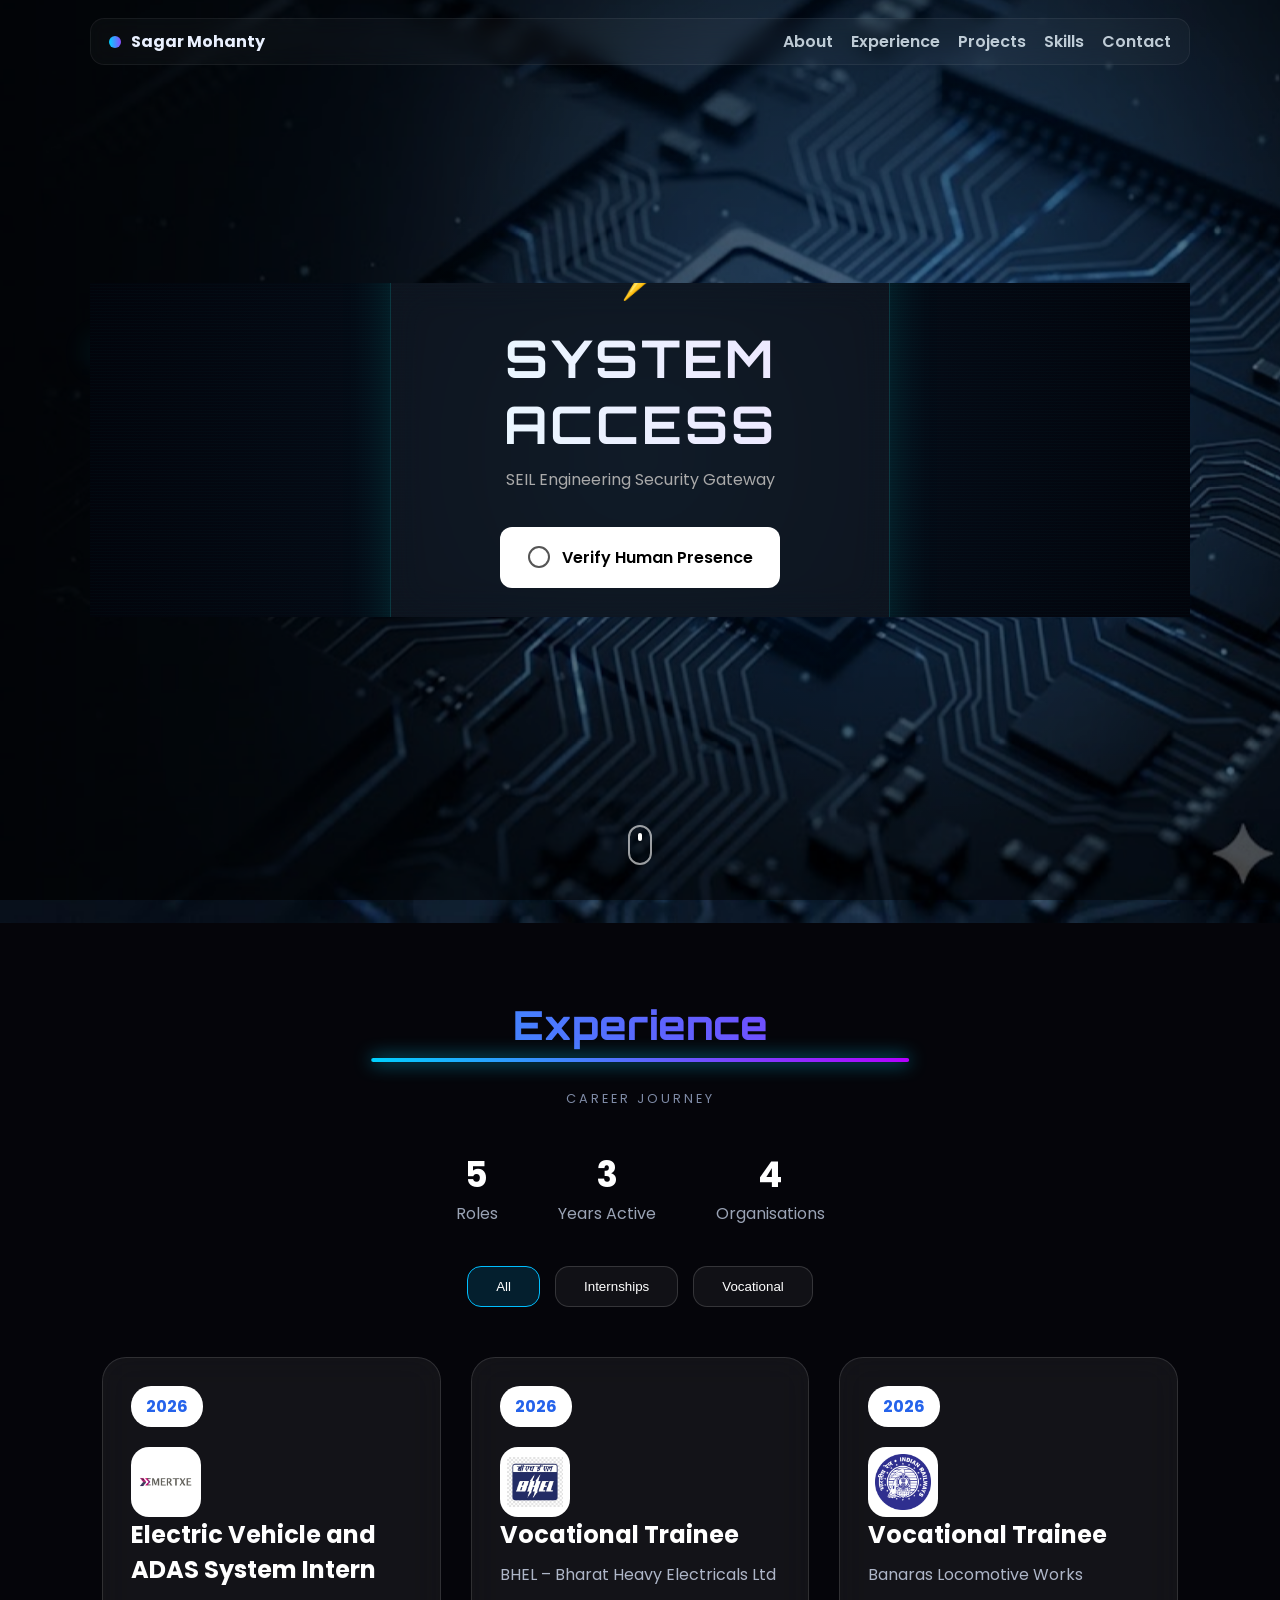
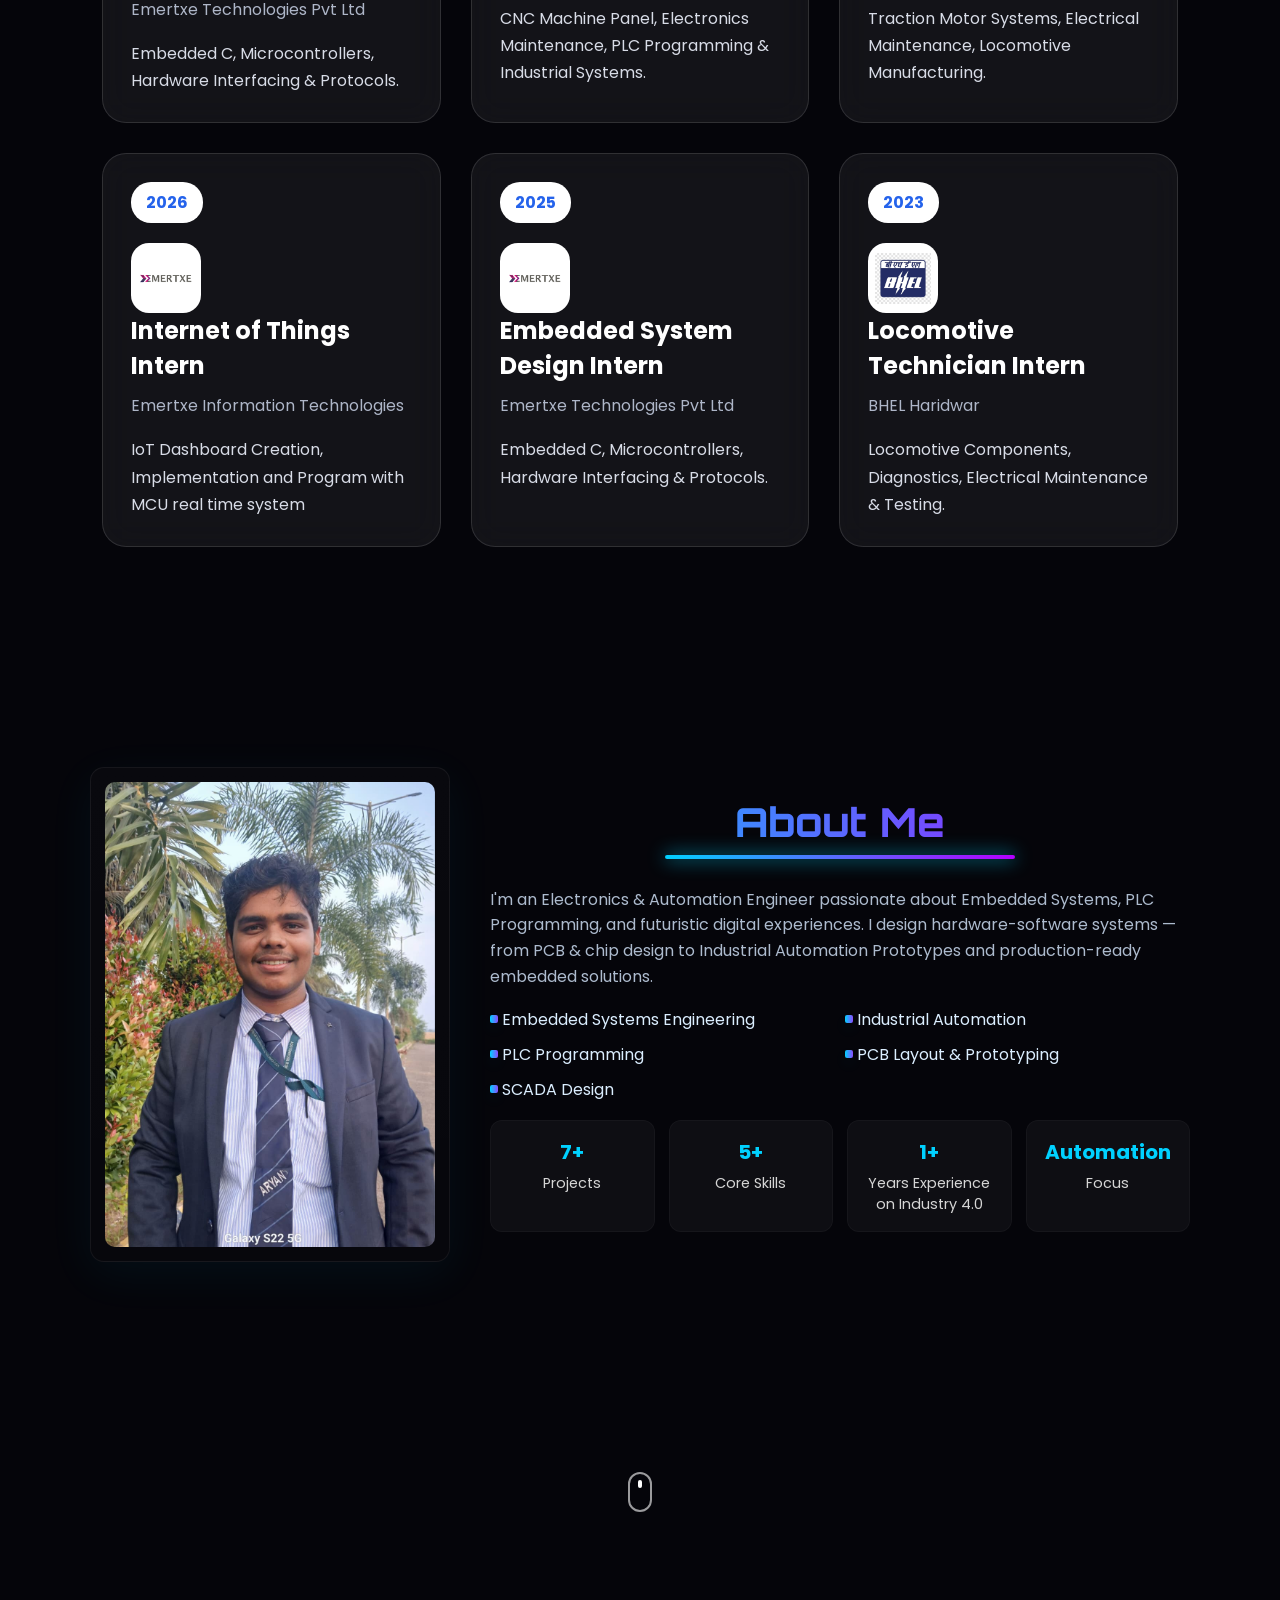
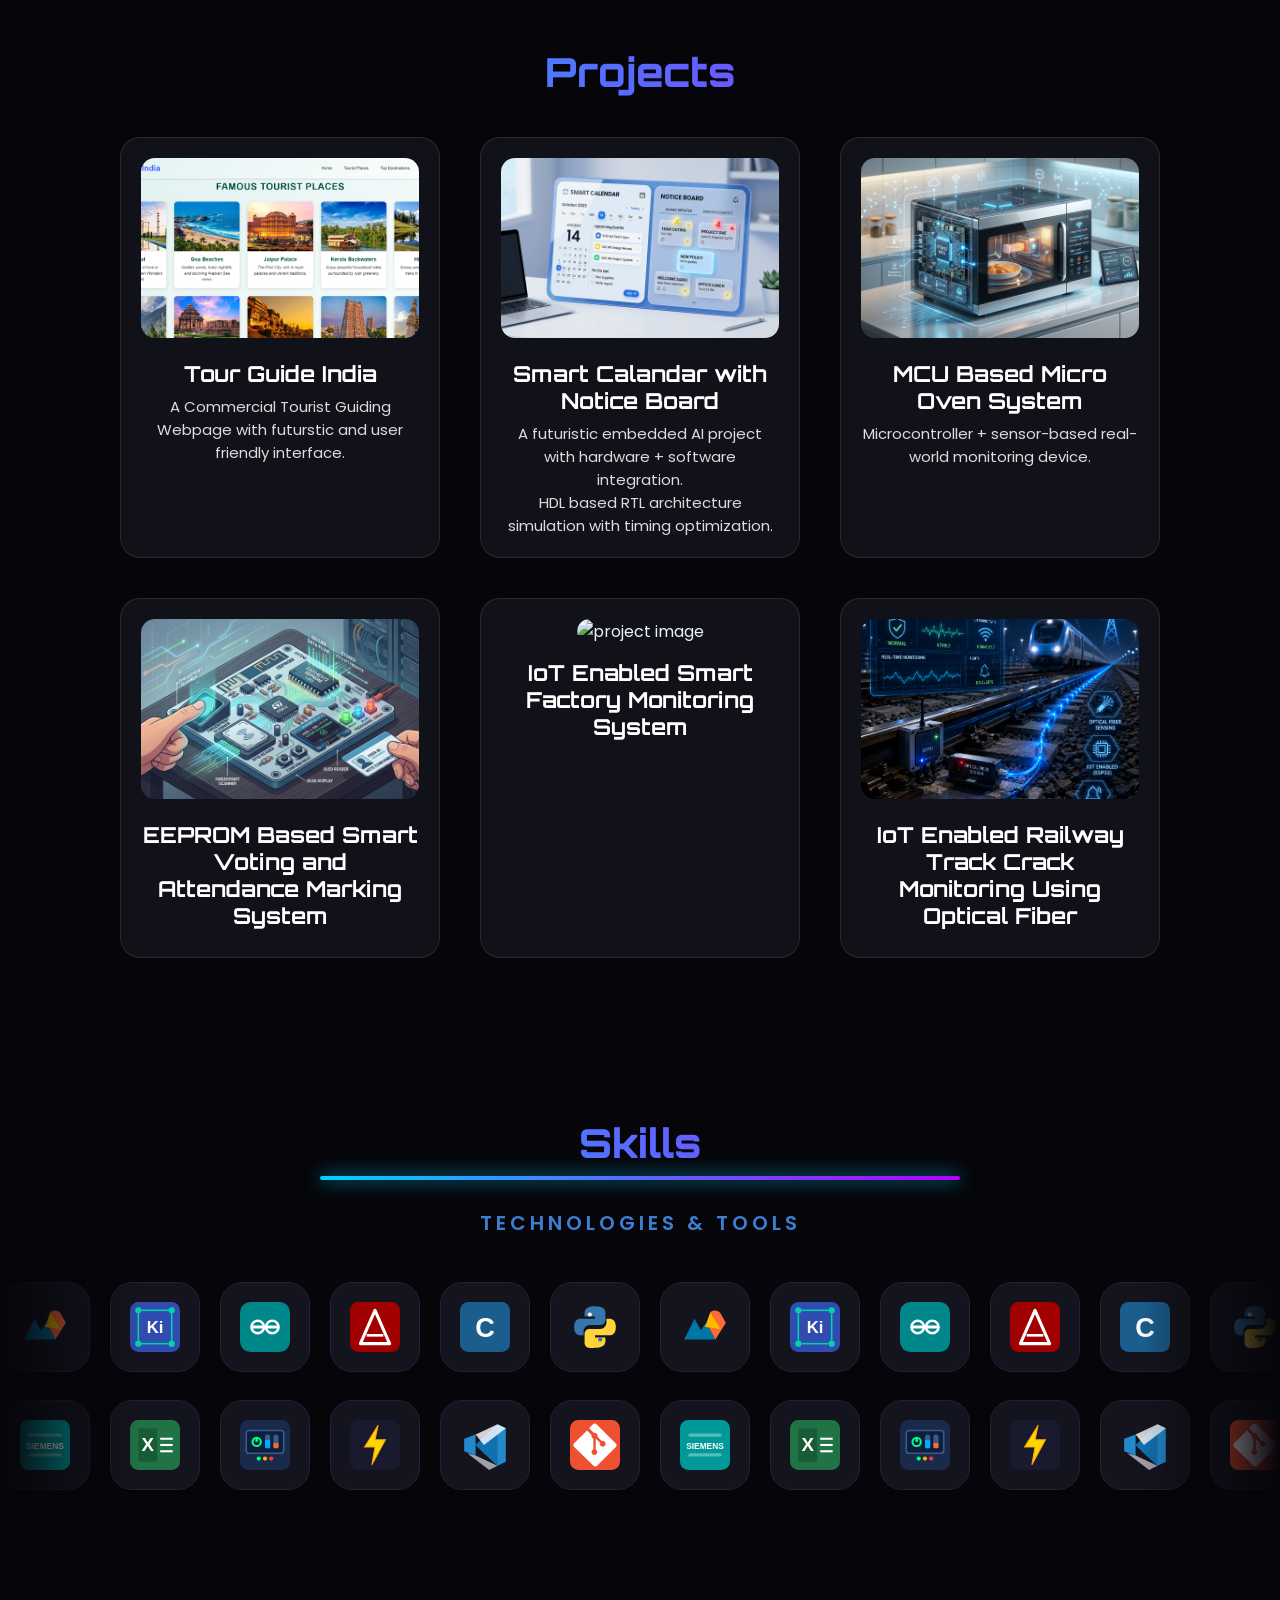
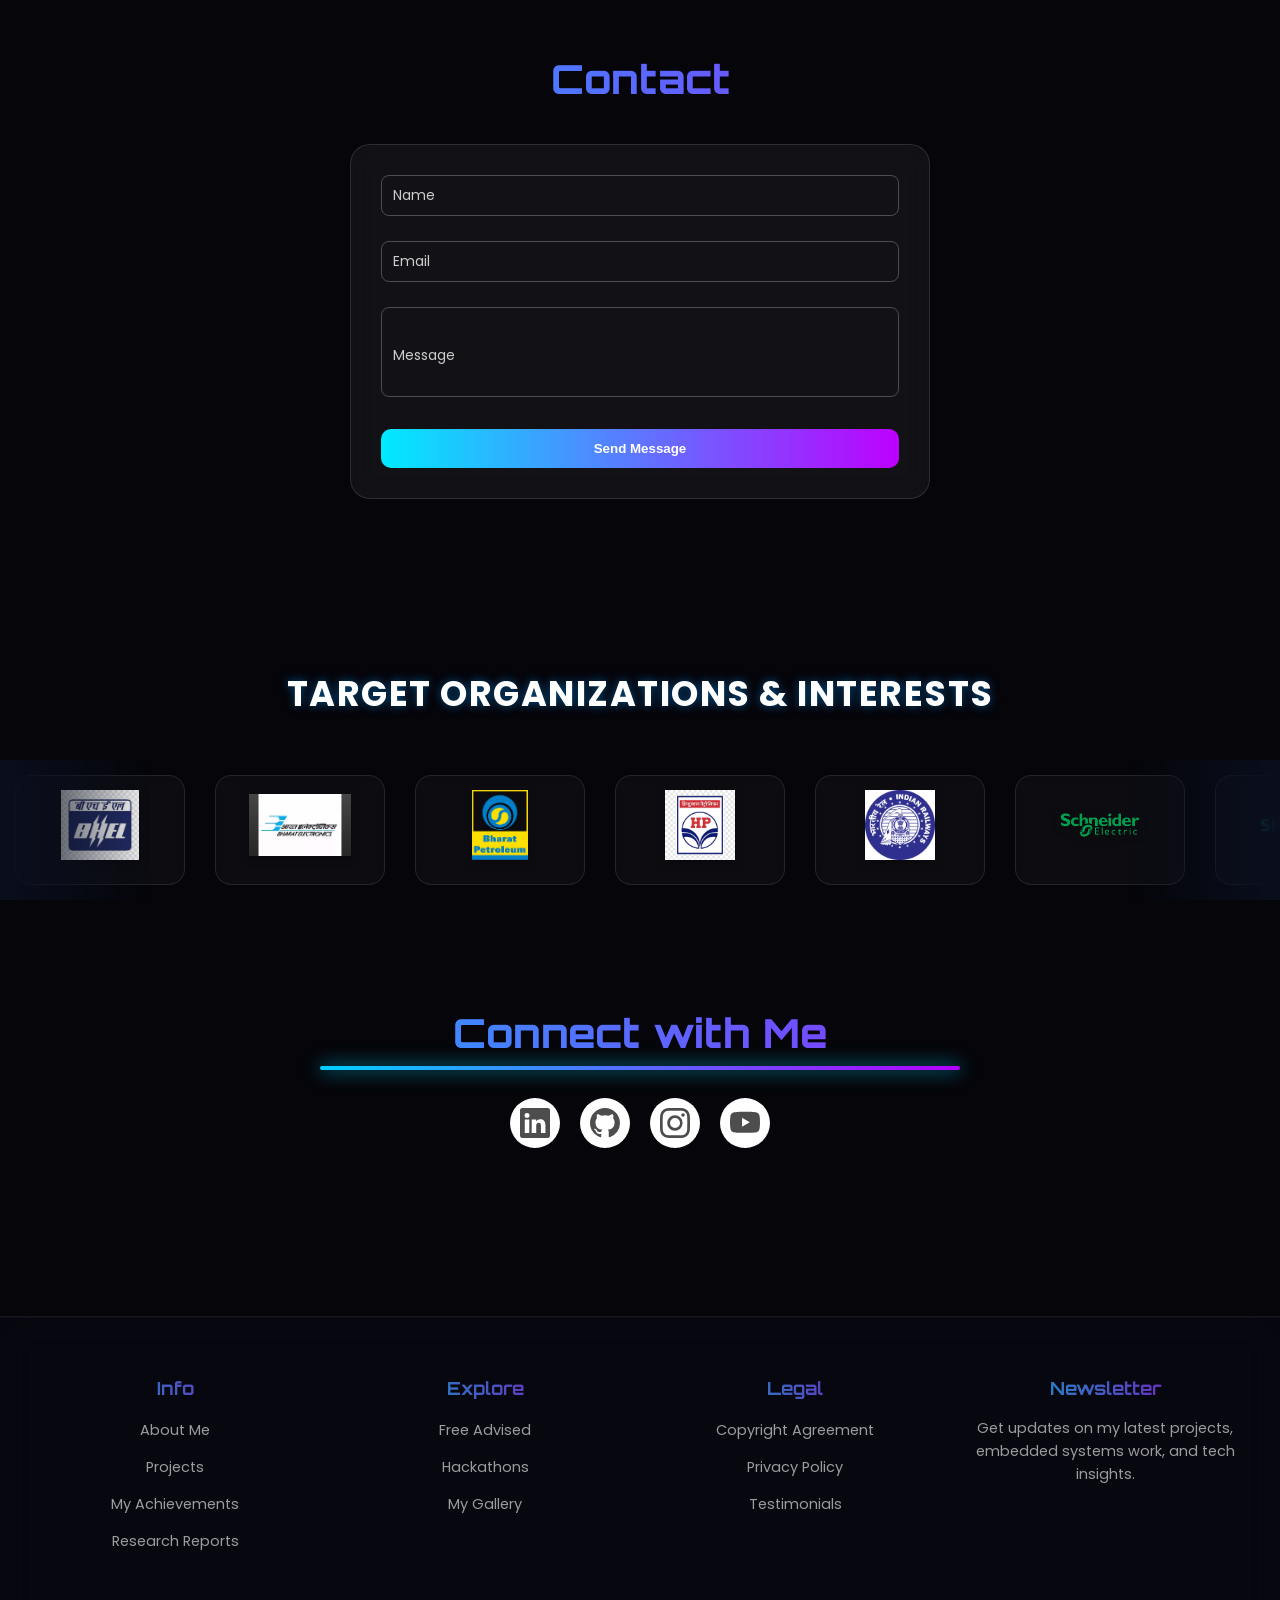
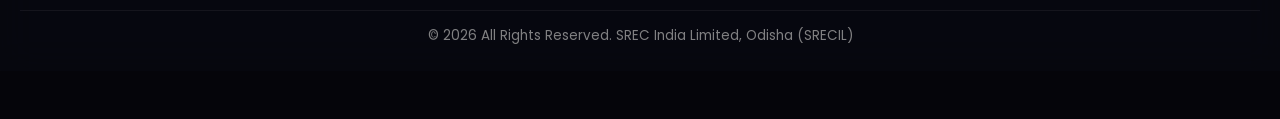
==== index.html @ ae682c95 "Update index.html" ====
<!doctype html>
<html lang="en">
<head>
  <meta charset="utf-8" />
  <meta name="viewport" content="width=device-width, initial-scale=1" />
  <title>Sagar Portfolio</title>

  <!-- Google Fonts -->
  <link href="https://fonts.googleapis.com/css2?family=Poppins:wght@300;400;600;700&family=Orbitron:wght@600;700&display=swap" rel="stylesheet">
   <script src="https://cdn.jsdelivr.net/npm/@emailjs/browser@4/dist/email.min.js"></script>
  <!-- CSS File -->
  <link rel="stylesheet" href="index.css" />
</head>

<body>

  <!-- Navbar -->
  <header class="nav" id="nav">
    <div class="brand">
      <span class="dot"></span>
      <span>Sagar Mohanty</span>
    </div>

    <nav class="nav-links">
      <a href="#about">About</a>
      <a href="#experience">Experience</a>
      <a href="#projects">Projects</a>
      <a href="#skills">Skills</a>
      <a href="#contact">Contact</a>
    </nav>
  </header>

<!-- Fixed Background Image -->
<div class="bg-image"></div>

<!-- Dark Overlay -->
<div class="overlay"></div>

<!-- Scroll Progress -->
<div id="scroll-progress"></div>

  <!-- Hero Section -->
  <section class="hero" id="home">

    <div class="hero-content">
      
      <div class="left">
        <h1>
          <span class="neon">Hi, I'm Sagar</span><br>
          Embedded Engineer and Chip Designer
        </h1>

        <p class="lead">
          I build embedded systems, AI prototypes, and futuristic digital experiences with production-ready engineering.
        </p>

        <div class="cta">
          <button class="btn primary" onclick="location.href='#contact'">Hire Me</button>
          <button class="btn ghost" onclick="location.href='https://drive.google.com/file/d/17NlRx9jxwHewn9ol_OYUi-22oVUT20B8/view?usp=drive_link'">Download Resume</button>
        </div>
      </div>

      <!-- ACCESS SCREEN -->
<div id="access-screen">

    <div class="access-box">

        <div class="access-icon">⚡</div>

        <h1>SYSTEM ACCESS</h1>

        <p>
            SEIL Engineering Security Gateway
        </p>

        <div class="verify-box" id="verifyBtn">
            <span class="check-circle"></span>
            Verify Human Presence
        </div>

        <div class="loading-area">

            <div class="loading-bar">
                <div class="loading-fill"></div>
            </div>

            <span id="statusText">
                Awaiting Verification...
            </span>

        </div>

    </div>

</div>
      
      <!-- Profile Glass Card -->
      <aside class="profile-card">
        <div class="profile-top">
          <div class="avatar">
            <img src="Imagebase - Copy/Sagar.webp.jpg" alt="Profile">
          </div>
          <div class="who">
            <h3>Sagar Mohanty</h3>
            <small>Embedded | VLSI | AI</small>
          </div>
        </div>

        <div class="skills">
          <div class="skill">
            <div>Embedded Systems</div>
            <div>90%</div>
            <div class="skill-bar-hero"><div class="skill-fill" data-fill="90%"></div></div>
          </div>

          <div class="skill">
            <div>VLSI / RTL</div>
            <div>78%</div>
            <div class="skill-bar-hero"><div class="skill-fill" data-fill="78%"></div></div>
          </div>

          <div class="skill">
            <div>Chip / PCB Design</div>
            <div>82%</div>
            <div class="skill-bar-hero"><div class="skill-fill" data-fill="82%"></div></div>
          </div>
        </div>
      </aside>
    </div>
    <div class="scroll-indicator">
  <span></span>
</div>

  </section>

   <!----------------------------------- EXPERIENCE SECTION ------------------------------->
  <section id="experience">
  <h2 class="section-heading">Experience</h2>

    <div class="exp-header">
        <p class="exp-sub">CAREER JOURNEY</p>
    </div>

    <div class="exp-counters">
        <div class="exp-counter">
            <h3>5</h3>
            <span>Roles</span>
        </div>

        <div class="exp-counter">
            <h3>3</h3>
            <span>Years Active</span>
        </div>

        <div class="exp-counter">
            <h3>4</h3>
            <span>Organisations</span>
        </div>
    </div>

    <div class="exp-filters">
        <button class="filter-btn active" data-filter="all">All</button>
        <button class="filter-btn" data-filter="intern">Internships</button>
        <button class="filter-btn" data-filter="voc">Vocational</button>
    </div>

    <div class="exp-grid">

        <div class="exp-card intern">
            <span class="year-tag">2026</span>
            <div class="icon-box">
              <img src="Imagebase - Copy/Emertxe_Website_Logo.png" alt="Emertxe Logo">
            </div>
            <h3>Electric Vehicle and ADAS System Intern</h3>
            <p class="company">Emertxe Technologies Pvt Ltd</p>
            <p class="details">
                Embedded C, Microcontrollers,
                Hardware Interfacing & Protocols.
            </p>
        </div>
      
        <div class="exp-card voc">
            <span class="year-tag">2026</span>
            <div class="icon-box">
              <img src="Imagebase - Copy/BHEL_LOGO.jpg" alt="BHEL Logo">
            </div>
            <h3>Vocational Trainee</h3>
            <p class="company">BHEL – Bharat Heavy Electricals Ltd</p>
            <p class="details">
                CNC Machine Panel, Electronics Maintenance,
                PLC Programming & Industrial Systems.
            </p>
        </div>

        <div class="exp-card voc">
            <span class="year-tag">2026</span>
            <div class="icon-box">
              <img src="Imagebase - Copy/Indian_Railways_Logo.jpg" alt="BHEL Logo">
            </div>
            <h3>Vocational Trainee</h3>
            <p class="company">Banaras Locomotive Works</p>
            <p class="details">
                Traction Motor Systems, Electrical Maintenance,
                Locomotive Manufacturing.
            </p>
        </div>

       <div class="exp-card intern">
            <span class="year-tag">2026</span>
            <div class="icon-box">
              <img src="Imagebase - Copy/Emertxe_Website_Logo.png" alt="BHEL Logo">
            </div>
            <h3>Internet of Things Intern</h3>
            <p class="company">Emertxe Information Technologies</p>
            <p class="details">
                IoT Dashboard Creation, Implementation and Program with MCU 
                real time system
            </p>
        </div>
      
        <div class="exp-card intern">
            <span class="year-tag">2025</span>
            <div class="icon-box">
              <img src="Imagebase - Copy/Emertxe_Website_Logo.png" alt="BHEL Logo">
            </div>
            <h3>Embedded System Design Intern</h3>
            <p class="company">Emertxe Technologies Pvt Ltd</p>
            <p class="details">
                Embedded C, Microcontrollers,
                Hardware Interfacing & Protocols.
            </p>
        </div>

        <div class="exp-card intern">
            <span class="year-tag">2023</span>
            <div class="icon-box">
              <img src="Imagebase - Copy/BHEL_LOGO.jpg" alt="BHEL Logo">
            </div>
            <h3>Locomotive Technician Intern</h3>
            <p class="company">BHEL Haridwar</p>
            <p class="details">
                Locomotive Components, Diagnostics,
                Electrical Maintenance & Testing.
            </p>
        </div>

    </div>

</section>



  <!-- ABOUT SECTION (futuristic combined layout) -->
    <section id="about" class="about-section">
      <div class="about-inner">
        <div class="about-left">
          <div class="photo-glow">
            <img src="Imagebase - Copy/Sagar.webp.jpg" alt="Sagar photo">
          </div>
        </div>

        <div class="about-right">
          <h2 class="section-heading">About Me</h2>
          <p class="about-text">
            I'm an Electronics & Automation Engineer passionate about Embedded Systems, PLC Programming, and futuristic digital experiences.
            I design hardware-software systems — from PCB & chip design to Industrial Automation Prototypes and production-ready embedded solutions.
          </p>

          <ul class="highlights">
            <li>Embedded Systems Engineering</li>
            <li>Industrial Automation</li>
            <li>PLC Programming</li>
            <li>PCB Layout & Prototyping</li>
            <li>SCADA Design</li>
          </ul>

          <div class="stats-grid">
            <div class="stat-card"><h3>7+</h3><p>Projects</p></div>
            <div class="stat-card"><h3>5+</h3><p>Core Skills</p></div>
            <div class="stat-card"><h3>1+</h3><p>Years Experience on Industry 4.0</p></div>
            <div class="stat-card"><h3>Automation</h3><p>Focus</p></div>
          </div>
        </div>
      </div>
      <div class="scroll-indicator">
  <span></span>
</div>
    </section>

    <!-- PROJECTS (simple placeholders) -->
    <section id="projects">
      <h2 class="section-heading">Projects</h2>

  <div class="projects-container">

    <!-- Project 1 -->
    <div class="project-card">
      <img src="Imagebase - Copy/Tour-Guide-India_Website.png" alt="Project Image">
      <h3>Tour Guide India</h3>
      <p>A Commercial Tourist Guiding Webpage with futurstic and user friendly interface.</p>
    </div>

    <!-- Project 2 -->
    <div class="project-card">
      <img src="Imagebase - Copy/Cal_Not.png" alt="Project Image">
      <h3>Smart Calandar with Notice Board</h3>
      <p>A futuristic embedded AI project with hardware + software integration.</p>
      <p>HDL based RTL architecture simulation with timing optimization.</p>
    </div>

    <!-- Project 3 -->
    <div class="project-card">
      <img src="Imagebase - Copy/MCU_MO.png" alt="Project Image">
      <h3>MCU Based Micro Oven System</h3>
      <p>Microcontroller + sensor-based real-world monitoring device.</p>
    </div>

    <!--Project 4-->
    <div class="project-card">
      <img src="Imagebase - Copy/Epr_Att.png" alt="project image">
      <h3>EEPROM Based Smart Voting and Attendance Marking System</h3>
    </div>

    <!--Project 5-->
    <div class="project-card">
      <img src="Project 5.png" alt="project image">
      <h3>IoT Enabled Smart Factory Monitoring System</h3>
    </div>

    <!--Project 6-->
    <div class="project-card">
      <img src="Imagebase - Copy/Railway Project.png" alt="project image">
      <h3>IoT Enabled Railway Track Crack Monitoring Using Optical Fiber</h3>
    </div>
    
  </div>
</section>

   <!-- SKILLS (reusable, kept simple) -->
   <section class="skills-section" id="skills">
    <h2 class="section-heading">Skills</h2>
  <p class="skills-title">Technologies &amp; Tools</p>
  <div class="marquee-wrapper">
    <div class="marquee-row"><div class="marquee-track left"  id="row1"></div></div>
    <div class="marquee-row"><div class="marquee-track right" id="row2"></div></div>
  </div>
</section>


    <!-- CONTACT -->
    <section id="contact">
  <h2 class="section-heading">Contact</h2>

  <form class="contact-form">

  <div class="input-box">
    <input 
      type="text" 
      name="name"
      required
      spellcheck="true"
      pattern="[A-Za-z ]{3,}"
      title="Name should contain only letters (min 3 characters)">
    <label>Name</label>
  </div>

  <div class="input-box">
    <input 
      type="email" 
      name="email"
      required
      title="Please enter a valid email address">
    <label>Email</label>
  </div>

  <div class="input-box">
    <textarea 
      name="message"
      required
      spellcheck="true"
      minlength="10"
      title="Message should be at least 10 characters long"></textarea>
    <label>Message</label>
  </div>
    
  <div
      class="g-recaptcha"
      data-sitekey="6Lep1hMtAAAAAKCeVjsM8z7yVnPXds56_xSRqzAV">
  </div>

  <button type="submit">Send Message</button>

</form>

</section>


  <section id="interests">
<!-- Interests & Target Organizations Section -->
<section class="ticker-section">
    <h2 class="ticker-heading">Target Organizations & Interests</h2>
    <div class="ticker-wrapper">
       <div class="ticker-track">
    
    <!-- ==================== FIRST SET (ORIGINAL LIST) ==================== -->
    <div class="ticker-item"><img src="Imagebase - Copy/BHEL_LOGO.jpg" alt="BHEL"></div>
    <div class="ticker-item"><img src="Imagebase - Copy/Bharat_Electronics.jpg" alt="BEL"></div>
    <div class="ticker-item"><img src="Imagebase - Copy/Bharat_Petroleum_logo.svg.png" alt="BPCL"></div>
    <div class="ticker-item"><img src="Imagebase - Copy/HPCL_PNG.webp" alt="HPCL"></div>
    <div class="ticker-item"><img src="Imagebase - Copy/Indian_Railways_Logo.jpg" alt="Indian Railways"></div>
    <div class="ticker-item"><img src="Imagebase - Copy/Schneider_Electric-Logo.png" alt="Schneider Electric"></div>
    <div class="ticker-item"><img src="Imagebase - Copy/Siemens-Logo.png" alt="Siemens"></div>
    <div class="ticker-item"><img src="Imagebase - Copy/Tata_Power_Logo.png" alt="TATA Power"></div>
    <div class="ticker-item"><img src="Imagebase - Copy/NTPC_Logo.png" alt="NTPC"></div>
    <div class="ticker-item"><img src="Imagebase - Copy/HAL_PNG.jpg" alt="HAL"></div>
    <div class="ticker-item"><img src="Imagebase - Copy/Qualcomm_PNG.webp" alt="Qualcomm"></div>
    <div class="ticker-item"><img src="Imagebase - Copy/Havells-Logo.wine.png" alt="Havells"></div>
    <div class="ticker-item"><img src="Imagebase - Copy/Texas_Instruments.png" alt="Texas Instruments"></div>
    <div class="ticker-item"><img src="Imagebase - Copy/intel_PNG16.png" alt="Intel"></div>
    <div class="ticker-item"><img src="Imagebase - Copy/NVIDIA-LOGO.png" alt="NVIDIA"></div>
    <div class="ticker-item"><img src="Imagebase - Copy/GE_LOGO.png" alt="GE"></div>
    <div class="ticker-item"><img src="Imagebase - Copy/ISRO_PNG.jpg" alt="ISRO"></div>
    <div class="ticker-item"><img src="Imagebase - Copy/DRDO.png" alt="DRDO"></div>
    <div class="ticker-item"><img src="Imagebase - Copy/ABB.png" alt="ABB"></div>
    <div class="ticker-item"><img src="Imagebase - Copy/L&T_Logo.jpg" alt="L&T"></div>
    <div class="ticker-item"><img src="Imagebase - Copy/Samsung_Logo.jpg" alt="Samsung"></div>
    <div class="ticker-item"><img src="Imagebase - Copy/BDL Logo.jpg" alt="BDL"></div>
    <div class="ticker-item"><img src="Imagebase - Copy/BEML_PNG.avif" alt="BEML"></div>
    <div class="ticker-item"><img src="Imagebase - Copy/IndianOilLogo800x600.jpg" alt="IOCL"></div>
    <div class="ticker-item"><img src="Imagebase - Copy/RITES_green_logo.svg" alt="RITES"></div>
    <div class="ticker-item"><img src="Imagebase - Copy/railtellogo.webp" alt="RAILTEL"></div>
    <div class="ticker-item"><img src="Imagebase - Copy/Phooltas.png" alt="Phooltas"></div>
    <div class="ticker-item"><img src="Imagebase - Copy/hindustan-unilever-limited1422.jpg" alt="Unilever"></div>
    
    <!-- ==================== SECOND SET (DUPLICATE FOR LOOP) ==================== -->
    
       <div class="ticker-item"><img src="Imagebase - Copy/BHEL_LOGO.jpg" alt="BHEL"></div>
    <div class="ticker-item"><img src="Imagebase - Copy/Bharat_Electronics.jpg" alt="BEL"></div>
    <div class="ticker-item"><img src="Imagebase - Copy/Bharat_Petroleum_logo.svg.png" alt="BPCL"></div>
    <div class="ticker-item"><img src="Imagebase - Copy/HPCL_PNG.webp" alt="HPCL"></div>
    <div class="ticker-item"><img src="Imagebase - Copy/Indian_Railways_Logo.jpg" alt="Indian Railways"></div>
    <div class="ticker-item"><img src="Imagebase - Copy/Schneider_Electric-Logo.png" alt="Schneider Electric"></div>
    <div class="ticker-item"><img src="Imagebase - Copy/Siemens-Logo.png" alt="Siemens"></div>
    <div class="ticker-item"><img src="Imagebase - Copy/Tata_Power_Logo.png" alt="TATA Power"></div>
    <div class="ticker-item"><img src="Imagebase - Copy/NTPC_Logo.png" alt="NTPC"></div>
    <div class="ticker-item"><img src="Imagebase - Copy/HAL_PNG.jpg" alt="HAL"></div>
    <div class="ticker-item"><img src="Imagebase - Copy/Qualcomm_PNG.webp" alt="Qualcomm"></div>
    <div class="ticker-item"><img src="Imagebase - Copy/Havells-Logo.wine.png" alt="Havells"></div>
    <div class="ticker-item"><img src="Imagebase - Copy/Texas_Instruments.png" alt="Texas Instruments"></div>
    <div class="ticker-item"><img src="Imagebase - Copy/intel_PNG16.png" alt="Intel"></div>
    <div class="ticker-item"><img src="Imagebase - Copy/NVIDIA-LOGO.png" alt="NVIDIA"></div>
    <div class="ticker-item"><img src="Imagebase - Copy/GE_LOGO.png" alt="GE"></div>
    <div class="ticker-item"><img src="Imagebase - Copy/ISRO_PNG.jpg" alt="ISRO"></div>
    <div class="ticker-item"><img src="Imagebase - Copy/DRDO.png" alt="DRDO"></div>
    <div class="ticker-item"><img src="Imagebase - Copy/ABB.png" alt="ABB"></div>
    <div class="ticker-item"><img src="Imagebase - Copy/L&T_Logo.jpg" alt="L&T"></div>
    <div class="ticker-item"><img src="Imagebase - Copy/Samsung_Logo.jpg" alt="Samsung"></div>
    <div class="ticker-item"><img src="Imagebase - Copy/BDL Logo.jpg" alt="BDL"></div>
    <div class="ticker-item"><img src="Imagebase - Copy/BEML_PNG.avif" alt="BEML"></div>
    <div class="ticker-item"><img src="Imagebase - Copy/IndianOilLogo800x600.jpg" alt="IOCL"></div>
    <div class="ticker-item"><img src="Imagebase - Copy/RITES_green_logo.svg" alt="RITES"></div>
    <div class="ticker-item"><img src="Imagebase - Copy/railtellogo.webp" alt="RAILTEL"></div>
    <div class="ticker-item"><img src="Imagebase - Copy/Phooltas.png" alt="Phooltas"></div>
    <div class="ticker-item"><img src="Imagebase - Copy/hindustan-unilever-limited1422.jpg" alt="Unilever"></div>

</div>
    </div>
</section>

  
<section id="social-handle">
  <h2 class="section-heading">Connect with Me</h2>
  <ul class="example-2">
  <li class="icon-content">
    <a
      href="https://www.linkedin.com/in/sagar-mohanty-388624264/"
      aria-label="LinkedIn"
      data-social="linkedin"
    >
      <div class="filled"></div>
      <svg
        xmlns="http://www.w3.org/2000/svg"
        width="16"
        height="16"
        fill="currentColor"
        class="bi bi-linkedin"
        viewBox="0 0 16 16"
        xml:space="preserve"
      >
        <path
          d="M0 1.146C0 .513.526 0 1.175 0h13.65C15.474 0 16 .513 16 1.146v13.708c0 .633-.526 1.146-1.175 1.146H1.175C.526 16 0 15.487 0 14.854zm4.943 12.248V6.169H2.542v7.225zm-1.2-8.212c.837 0 1.358-.554 1.358-1.248-.015-.709-.52-1.248-1.342-1.248S2.4 3.226 2.4 3.934c0 .694.521 1.248 1.327 1.248zm4.908 8.212V9.359c0-.216.016-.432.08-.586.173-.431.568-.878 1.232-.878.869 0 1.216.662 1.216 1.634v3.865h2.401V9.25c0-2.22-1.184-3.252-2.764-3.252-1.274 0-1.845.7-2.165 1.193v.025h-.016l.016-.025V6.169h-2.4c.03.678 0 7.225 0 7.225z"
          fill="currentColor"
        ></path>
      </svg>
    </a>
    <div class="tooltip">LinkedIn</div>
  </li>
  <li class="icon-content">
    <a href="https://github.com/Mr-Sagarmohanty99" aria-label="GitHub" data-social="github">
      <div class="filled"></div>
      <svg
        xmlns="http://www.w3.org/2000/svg"
        width="16"
        height="16"
        fill="currentColor"
        class="bi bi-github"
        viewBox="0 0 16 16"
        xml:space="preserve"
      >
        <path
          d="M8 0C3.58 0 0 3.58 0 8c0 3.54 2.29 6.53 5.47 7.59.4.07.55-.17.55-.38 0-.19-.01-.82-.01-1.49-2.01.37-2.53-.49-2.69-.94-.09-.23-.48-.94-.82-1.13-.28-.15-.68-.52-.01-.53.63-.01 1.08.58 1.23.82.72 1.21 1.87.87 2.33.66.07-.52.28-.87.51-1.07-1.78-.2-3.64-.89-3.64-3.95 0-.87.31-1.59.82-2.15-.08-.2-.36-1.02.08-2.12 0 0 .67-.21 2.2.82.64-.18 1.32-.27 2-.27s1.36.09 2 .27c1.53-1.04 2.2-.82 2.2-.82.44 1.1.16 1.92.08 2.12.51.56.82 1.27.82 2.15 0 3.07-1.87 3.75-3.65 3.95.29.25.54.73.54 1.48 0 1.07-.01 1.93-.01 2.2 0 .21.15.46.55.38A8.01 8.01 0 0 0 16 8c0-4.42-3.58-8-8-8"
          fill="currentColor"
        ></path>
      </svg>
    </a>
    <div class="tooltip">GitHub</div>
  </li>
  <li class="icon-content">
    <a
      href="https://www.instagram.com/_alp__er.sagar__07?igsh=eXE0ZjBsbzh3cjhv"
      aria-label="Instagram"
      data-social="instagram"
    >
      <div class="filled"></div>
      <svg
        xmlns="http://www.w3.org/2000/svg"
        width="16"
        height="16"
        fill="currentColor"
        class="bi bi-instagram"
        viewBox="0 0 16 16"
        xml:space="preserve"
      >
        <path
          d="M8 0C5.829 0 5.556.01 4.703.048 3.85.088 3.269.222 2.76.42a3.9 3.9 0 0 0-1.417.923A3.9 3.9 0 0 0 .42 2.76C.222 3.268.087 3.85.048 4.7.01 5.555 0 5.827 0 8.001c0 2.172.01 2.444.048 3.297.04.852.174 1.433.372 1.942.205.526.478.972.923 1.417.444.445.89.719 1.416.923.51.198 1.09.333 1.942.372C5.555 15.99 5.827 16 8 16s2.444-.01 3.298-.048c.851-.04 1.434-.174 1.943-.372a3.9 3.9 0 0 0 1.416-.923c.445-.445.718-.891.923-1.417.197-.509.332-1.09.372-1.942C15.99 10.445 16 10.173 16 8s-.01-2.445-.048-3.299c-.04-.851-.175-1.433-.372-1.941a3.9 3.9 0 0 0-.923-1.417A3.9 3.9 0 0 0 13.24.42c-.51-.198-1.092-.333-1.943-.372C10.443.01 10.172 0 7.998 0zm-.717 1.442h.718c2.136 0 2.389.007 3.232.046.78.035 1.204.166 1.486.275.373.145.64.319.92.599s.453.546.598.92c.11.281.24.705.275 1.485.039.843.047 1.096.047 3.231s-.008 2.389-.047 3.232c-.035.78-.166 1.203-.275 1.485a2.5 2.5 0 0 1-.599.919c-.28.28-.546.453-.92.598-.28.11-.704.24-1.485.276-.843.038-1.096.047-3.232.047s-2.39-.009-3.233-.047c-.78-.036-1.203-.166-1.485-.276a2.5 2.5 0 0 1-.92-.598 2.5 2.5 0 0 1-.6-.92c-.109-.281-.24-.705-.275-1.485-.038-.843-.046-1.096-.046-3.233s.008-2.388.046-3.231c.036-.78.166-1.204.276-1.486.145-.373.319-.64.599-.92s.546-.453.92-.598c.282-.11.705-.24 1.485-.276.738-.034 1.024-.044 2.515-.045zm4.988 1.328a.96.96 0 1 0 0 1.92.96.96 0 0 0 0-1.92m-4.27 1.122a4.109 4.109 0 1 0 0 8.217 4.109 4.109 0 0 0 0-8.217m0 1.441a2.667 2.667 0 1 1 0 5.334 2.667 2.667 0 0 1 0-5.334"
          fill="currentColor"
        ></path>
      </svg>
    </a>
    <div class="tooltip">Instagram</div>
  </li>
  <li class="icon-content">
    <a href="https://www.youtube.com/@engineer.sagar.07" aria-label="Youtube" data-social="youtube">
      <div class="filled"></div>
      <svg
        xmlns="http://www.w3.org/2000/svg"
        width="16"
        height="16"
        fill="currentColor"
        class="bi bi-youtube"
        viewBox="0 0 16 16"
        xml:space="preserve"
      >
        <path
          d="M8.051 1.999h.089c.822.003 4.987.033 6.11.335a2.01 2.01 0 0 1 1.415 1.42c.101.38.172.883.22 1.402l.01.104.022.26.008.104c.065.914.073 1.77.074 1.957v.075c-.001.194-.01 1.108-.082 2.06l-.008.105-.009.104c-.05.572-.124 1.14-.235 1.558a2.01 2.01 0 0 1-1.415 1.42c-1.16.312-5.569.334-6.18.335h-.142c-.309 0-1.587-.006-2.927-.052l-.17-.006-.087-.004-.171-.007-.171-.007c-1.11-.049-2.167-.128-2.654-.26a2.01 2.01 0 0 1-1.415-1.419c-.111-.417-.185-.986-.235-1.558L.09 9.82l-.008-.104A31 31 0 0 1 0 7.68v-.123c.002-.215.01-.958.064-1.778l.007-.103.003-.052.008-.104.022-.26.01-.104c.048-.519.119-1.023.22-1.402a2.01 2.01 0 0 1 1.415-1.42c.487-.13 1.544-.21 2.654-.26l.17-.007.172-.006.086-.003.171-.007A100 100 0 0 1 7.858 2zM6.4 5.209v4.818l4.157-2.408z"
          fill="currentColor"
        ></path>
      </svg>
    </a>
    <div class="tooltip">Youtube</div>
  </li>
</ul>
</section>

<div class="about-bg-transition"></div>

<footer class="glass-footer">
  <div class="glass-footer-container">

    <div class="glass-col">
      <h4>Info</h4>
      <ul>
        <li><a href="#about">About Me</a></li>
        <li><a href="#projects">Projects</a></li>
        <li><a href="#">My Achievements</a></li>
        <li><a href="researchreport - Copy.html">Research Reports</a></li>
      </ul>
    </div>

    <div class="glass-col">
      <h4>Explore</h4>
      <ul>
        <li><a href="#">Free Advised</a></li>
        <li><a href="#">Hackathons</a></li>
        <li><a href="#">My Gallery</a></li>
      </ul>
    </div>

    <div class="glass-col">
      <h4>Legal</h4>
      <ul>
        <li><a href="copyrightagg.html">Copyright Agreement</a></li>
        <li><a href="privacypolicy.html">Privacy Policy</a></li>
        <li><a href="#">Testimonials</a></li>
      </ul>
    </div>

    <div class="glass-col newsletter">
      <h4>Newsletter</h4>
      <p>Get updates on my latest projects, embedded systems work, and tech insights.</p>
  </div>
  </div>

  <div class="glass-footer-bottom">
    © 2026 All Rights Reserved. SREC India Limited, Odisha (SRECIL)
  </div>
</footer>
    <script src="index.js"></script>
  </body>
</html>
---- index.css ----
:root {
  --neon-cyan: #00d1ff;
  --neon-purple: #8b4dff;
}

/* ---------------------- BASE ---------------------- */
* {
  margin: 0;
  padding: 0;
  box-sizing: border-box;
}

html {
  scroll-behavior: smooth;
}

body {
  font-family: "Poppins", sans-serif;
  background: #05050a;
  color: #eaf1ff;
  overflow-x: hidden;
}

section .section-heading {
    text-align: center;
}

/* ---------------------- NAVBAR ---------------------- */
.nav {
  position: fixed;
  top: 18px;
  left: 50%;
  transform: translateX(-50%);
  width: 90%;
  max-width: 1100px;
  padding: 10px 18px;
  display: flex;
  justify-content: space-between;
  align-items: center;
  background: rgba(255,255,255,0.03);
  border: 1px solid rgba(255,255,255,0.06);
  backdrop-filter: blur(10px);
  border-radius: 14px;
  z-index: 100;
  transition: 0.3s;
}

.nav.scrolled {
  top: 10px;
  background: rgba(6,8,14,0.65);
  border: 1px solid rgba(255,255,255,0.1);
  box-shadow: 0 8px 30px rgba(0,0,0,0.6);
}

.brand {
  display: flex;
  gap: 10px;
  align-items: center;
  font-weight: 700;
}
.dot {
  width: 12px;
  height: 12px;
  border-radius: 50%;
  background: linear-gradient(90deg,#00D1FF,#8B4DFF);
}

.nav-links {
  display: flex;
  gap: 18px;
}
.nav-links a {
  color: #eaf6ffcc;
  text-decoration: none;
  font-weight: 600;
  transition: 0.2s;
}
.nav-links a:hover {
  color: white;
  transform: translateY(-2px);
}

/* ---------------------- HERO SECTION ---------------------- */
.hero {
  position: relative;
  width: 100%;
  min-height: 100vh;
  display: flex;
  align-items: center;
  padding: 80px 0;
  overflow: hidden;
  z-index: 1;
}

/* Fixed Semiconductor Background */

.bg-image {
  position: fixed;
  inset: 0;
  width: 100%;
  height: 100%;

  background-image: url("Imagebase - Copy/BG for wbs.jpg");
  background-size: cover;
  background-position: center right;
  background-repeat: no-repeat;

  z-index: -3;

  /* Premium look */
  transform: scale(1.05);
}

/* Dark Overlay */

.overlay {
  position: fixed;
  inset: 0;

  background:
    linear-gradient(
      90deg,
      rgba(0,0,0,0.72) 0%,
      rgba(0,0,0,0.55) 35%,
      rgba(0,0,0,0.45) 100%
    );

  z-index: -2;
}

/* Extra Tech Glow Layer */

.overlay::before {
  content: "";

  position: absolute;
  inset: 0;

  background:
    radial-gradient(
      circle at 70% 40%,
      rgba(0,120,255,0.15),
      transparent 45%
    );

  pointer-events: none;
}

/* Optional subtle noise */

.overlay::after {
  content: "";

  position: absolute;
  inset: 0;

  opacity: 0.03;

  background-image:
  repeating-linear-gradient(
    0deg,
    transparent,
    transparent 2px,
    rgba(255,255,255,0.05) 3px
  );

  pointer-events: none;
}

.hero-content {
  position: relative;
  z-index: 3;
  width: 90%;
  max-width: 1100px;
  margin: auto;
  display: flex;
  justify-content: space-between;
  gap: 40px;
}

.scroll-indicator {
  position: absolute;
  bottom: 35px;
  left: 50%;
  transform: translateX(-50%);
  width: 24px;
  height: 40px;
  border: 2px solid rgba(255,255,255,0.6);
  border-radius: 20px;
  z-index: 5;
}

.scroll-indicator span {
  display: block;
  width: 4px;
  height: 8px;
  background: #fff;
  margin: 6px auto;
  border-radius: 2px;
  animation: scrollMove 1.8s infinite;
}

@keyframes scrollMove {
  0% { opacity: 0; transform: translateY(0); }
  40% { opacity: 1; }
  100% { opacity: 0; transform: translateY(12px); }
}

.left {
  max-width: 60%;
}
h1 {
  font-family: "Orbitron", sans-serif;
  font-size: 52px;
  margin-bottom: 14px;
  background: linear-gradient(90deg,#EAF9FF,#EDE6FF);
  -webkit-background-clip: text;
  -webkit-text-fill-color: transparent;
}
.neon {
  position: relative;
}
.neon::after {
  content: "";
  position: absolute;
  bottom: -8px;
  left: 0;
  right: 0;
  height: 10px;
  background: linear-gradient(90deg,#00D1FF,#8B4DFF);
  filter: blur(16px);
  opacity: 0.3;
}

.lead {
  color: #d7e9ffcc;
  font-size: 18px;
  line-height: 1.6;
  max-width: 600px;
}

.cta {
  display: flex;
  gap: 14px;
  margin-top: 24px;
}
.btn {
  padding: 12px 18px;
  font-weight: 700;
  border: none;
  border-radius: 10px;
  cursor: pointer;
  backdrop-filter: blur(6px);
  transition: 0.3s;
}
.btn.primary {
  background: rgba(0,209,255,0.12);
  border: 1px solid rgba(0,209,255,0.3);
  color: white;
}
.btn.primary:hover {
  transform: translateY(-4px);
  box-shadow: 0 8px 30px rgba(0,209,255,0.26);
}
.btn.ghost {
  background: transparent;
  border: 1px solid rgba(255,255,255,0.1);
  color: #cfefff;
}
.btn.ghost:hover {
  transform: translateY(-4px);
}

/* ---------------------- PROFILE CARD ---------------------- */
.profile-card {
  width: 340px;
  background: rgba(255,255,255,0.03);
  border: 1px solid rgba(255,255,255,0.08);
  padding: 22px;
  border-radius: 16px;
  backdrop-filter: blur(12px);
}
.profile-top {
  display: flex;
  gap: 14px;
  align-items: center;
}
.avatar {
  width: 68px;
  height: 68px;
  border-radius: 12px;
  overflow: hidden;
}
.avatar img {
  width: 100%;
  height: 100%;
  object-fit: cover;
}

.skills {
  margin-top: 18px;
  display: flex;
  flex-direction: column;
  gap: 14px;
}

.skill {
  font-size: 14px;
  color: #d2e6ffcc;
}
.skill-bar {
  width: 100%;
  height: 8px;
  background: rgba(255,255,255,0.05);
  border-radius: 999px;
  margin-top: 6px;
  overflow: hidden;
}

.skill-bar-hero {
  width: 100%;
  height: 8px;
  background: rgba(255,255,255,0.05);
  border-radius: 999px;
  margin-top: 6px;
  overflow: hidden;
}

.skill-fill {
  height: 100%;
  width: 0%;
  border-radius: 999px;
  background: linear-gradient(90deg,#00D1FF,#8B4DFF);
  transition: 1.3s ease;
}

/* -------------------- RESPONSIVE -------------------- */
@media (max-width: 900px) {
  .hero-content {
    flex-direction: column;
  }
  .left {
    max-width: 100%;
  }
  .profile-card {
    width: 100%;
  }
}

/* --------------------------EXPERIENCE SECTION ------------------- */
#experience{
    padding:100px 8%;
    position:relative;
}

.exp-header{
    text-align:center;
    margin-bottom:30px;
}

.exp-sub{
    color:#7e8aa5;
    text-transform:uppercase;
    letter-spacing:3px;
    font-size:.8rem;
}

.exp-counters{
    display:flex;
    justify-content:center;
    gap:60px;
    margin:40px 0;
}

.exp-counter{
    text-align:center;
}

.exp-counter h3{
    font-size:2.2rem;
    color:white;
}

.exp-counter span{
    color:#9aa3b5;
}

.exp-filters{
    display:flex;
    justify-content:center;
    gap:15px;
    margin-bottom:50px;
}

.filter-btn{
    padding:12px 28px;
    border:1px solid rgba(255,255,255,.15);
    border-radius:14px;
    background:rgba(255,255,255,.05);
    color:white;
    cursor:pointer;
    transition:.3s;
}

.filter-btn.active,
.filter-btn:hover{
    background:rgba(0,180,255,.15);
    border-color:#00bfff;
}

.exp-grid{
    display:grid;
    grid-template-columns:repeat(auto-fit,minmax(300px,1fr));
    gap:30px;
}

.exp-card{
    position:relative;
    padding:28px;
    border-radius:24px;

    background:rgba(255,255,255,.06);

    backdrop-filter:blur(16px);

    border:1px solid rgba(255,255,255,.12);

    transition:.35s ease;

    overflow:hidden;
}

.exp-card::before{
    content:"";
    position:absolute;
    inset:0;
    background:linear-gradient(
      135deg,
      rgba(0,191,255,.15),
      transparent
    );
    opacity:0;
    transition:.4s;
}

.exp-card:hover::before{
    opacity:1;
}

.exp-card:hover{
    transform:translateY(-10px);
    border-color:#00bfff;
    box-shadow:0 0 30px rgba(0,191,255,.25);
}

.year-tag{
    display:inline-block;
    padding:8px 15px;
    border-radius:20px;
    background:white;
    color:#2563eb;
    font-weight:700;
    margin-bottom:20px;
}

.icon-box{
    width:70px;
    height:70px;
    background:white;
    border-radius:18px;
    display:flex;
    align-items:center;
    justify-content:center;
    overflow:hidden;
}

.icon-box img{
    width:80%;
    height:80%;
    object-fit:contain;
}

.exp-card h3{
    color:white;
    font-size:1.5rem;
    margin-bottom:10px;
}

.company{
    color:#aeb6c8;
    margin-bottom:18px;
}

.details{
    color:#d8dce7;
    line-height:1.7;
}


/* ---------------------- ABOUT SECTION ---------------------- */
/* ABOUT SECTION */
.about-section {
  position: relative;
  min-height: 100vh;
  padding: 120px 60px;
  z-index: 1;
}

/* BLURRED BACKGROUND ONLY */
.about-section::before {
  content: "";
  position: absolute;
  inset: 0;

  background-size: cover;
  background-position: center;

  filter: blur(10px) saturate(1.3) brightness(0.9);

  z-index: -1;
}



.about-inner {
  display: grid;
  grid-template-columns: 360px 1fr;
  gap: 40px;
  align-items: center;
  max-width: 1100px;
  margin: 0 auto;
}
.photo-glow {
  width: 100%;
  max-width: 360px;
  border-radius: 14px;
  padding: 14px;
  background: linear-gradient(180deg, rgba(255,255,255,0.02), rgba(255,255,255,0.01));
  border: 1px solid rgba(255,255,255,0.06);
  box-shadow: 0 12px 48px rgba(0,209,255,0.06);
  display:flex; align-items:center; justify-content:center;
}

.photo-glow img { width:100%; border-radius:10px; object-fit:cover; display:block; }

/* about text */
.section-heading { font-family: "Orbitron", sans-serif; font-size: clamp(20px,3vw,28px); color: var(--neon-cyan); margin-bottom: 14px; }
.about-text { color:#d7e9ffcc; line-height:1.6; margin-bottom:18px; }
.highlights { list-style:none; display:grid; grid-template-columns:repeat(2, minmax(0,1fr)); gap:10px; margin-bottom:18px; }
.highlights li { padding-left:12px; position:relative; color:#dbeeff; }
.highlights li::before { content:''; position:absolute; left:0; top:8px; width:8px; height:8px; border-radius:2px; background: linear-gradient(90deg,var(--neon-cyan),var(--neon-purple)); box-shadow:0 6px 14px rgba(0,209,255,0.08); }

/* stats */
.stats-grid { display:grid; grid-template-columns: repeat(4,1fr); gap:14px; margin-top:8px; }
.stat-card { background: rgba(255,255,255,0.04); padding:16px; border-radius:12px; text-align:center; border:1px solid rgba(255,255,255,0.03); transition: transform .25s, box-shadow .25s; }
.stat-card h3 { color: var(--neon-cyan); font-size:1.25rem; margin-bottom:6px; }
.stat-card p { color:#d6d6d6; font-size:0.9rem; }
.stat-card:hover { transform: translateY(-8px); box-shadow: 0 12px 40px rgba(0,209,255,0.08); }

/* ---------------------- PROJECTS ---------------------- */
/* Projects Section Layout */
#projects {
  padding: 100px 0;
  text-align: center;
}

/* Container */
.projects-container {
  display: flex;
  gap: 40px;
  justify-content: center;
  flex-wrap: wrap;
  margin-top: 40px;
}

/* Futuristic Glass Card */
.project-card {
  position: relative;
  width: 320px;
  padding: 20px;
  border-radius: 20px;

  background: rgba(255, 255, 255, 0.05);
  backdrop-filter: blur(12px) saturate(180%);
  border: 1px solid rgba(255, 255, 255, 0.1);

  box-shadow: 0 0 0px transparent;
  transition: 0.4s ease;
  cursor: pointer;
  overflow: visible;
  z-index: 1;
}

/* Card Image */
.project-card img {
  width: 100%;
  height: 180px;
  object-fit: cover;
  border-radius: 14px;
  margin-bottom: 15px;
}

/* Heading + Text */
.project-card h3 {
  font-family: "Orbitron", sans-serif;
  font-size: 22px;
  color: #fff;
  margin-bottom: 8px;
}

.project-card p {
  font-size: 15px;
  color: #dcdcdc;
}

/* Hover Effect */
.project-card:hover {
  transform: translateY(-12px) scale(1.03);
  box-shadow: 0 20px 40px rgba(0, 200, 255, 0.25),
              0 0 30px rgba(180, 0, 255, 0.2);
}

.project-card:hover .project-glow {
  opacity: 1;
}


.skills-section { padding:60px 0; overflow:hidden; }
.skills-title { text-align:center; font-size:20px; font-weight:600; letter-spacing:.2em; text-transform:uppercase; color:#3d7ed3; margin-bottom:40px; }
.marquee-wrapper { position:relative; }
.marquee-wrapper::before,.marquee-wrapper::after { content:''; position:absolute; top:0; bottom:0; width:140px; z-index:2; pointer-events:none; }
.marquee-wrapper::before { left:0;  background:linear-gradient(to right,#05050a,transparent); }
.marquee-wrapper::after  { right:0; background:linear-gradient(to left, #05050a,transparent); }
.marquee-row { display:flex; overflow:hidden; margin-bottom:20px; user-select:none; }
.marquee-row:last-child { margin-bottom:0; }
.marquee-track { display:flex; gap:20px; width:max-content; align-items:center; padding:4px 0; }
.marquee-track.left  { animation:goLeft  28s linear infinite; }
.marquee-track.right { animation:goRight 28s linear infinite; }
.marquee-row:hover .marquee-track { animation-play-state:paused; }
@keyframes goLeft  { from{transform:translateX(0)}    to{transform:translateX(-50%)} }
@keyframes goRight { from{transform:translateX(-50%)} to{transform:translateX(0)}    }
.chip { position:relative; width:90px; height:90px; border-radius:22px; background:#14141f; border:1px solid #222233; display:flex; align-items:center; justify-content:center; flex-shrink:0; cursor:pointer; transition:border-color .25s,background .25s,transform .2s; }
.chip:hover { border-color:#5555aa; background:#1c1c30; transform:scale(1.1); z-index:5; }
.chip svg { width:50px; height:50px; transition:filter .25s; pointer-events:none; display:block; }
.chip:hover svg { filter:drop-shadow(0 0 7px rgba(130,130,255,.5)); }
.chip .tip { position:absolute; bottom:calc(100% + 10px); left:50%; transform:translateX(-50%) translateY(6px); background:#fff; color:#111; font-size:11px; font-weight:700; letter-spacing:.04em; white-space:nowrap; padding:5px 11px; border-radius:8px; pointer-events:none; opacity:0; transition:opacity .2s,transform .2s; box-shadow:0 4px 18px rgba(0,0,0,.5); z-index:10; }
.chip .tip::after { content:''; position:absolute; top:100%; left:50%; transform:translateX(-50%); border:5px solid transparent; border-top-color:#fff; }
.chip:hover .tip { opacity:1; transform:translateX(-50%) translateY(0); }

#contact {
  padding: 100px 0;
  text-align: center;
}

.contact-form {
  width: 580px;
  margin: auto;
  padding: 30px;
  border-radius: 20px;

  background: rgba(255,255,255,0.05);
  backdrop-filter: blur(14px);
  border: 1px solid rgba(255,255,255,0.12);
}

.input-box {
  position: relative;
  margin-bottom: 25px;
}

.input-box input,
.input-box textarea {
  width: 100%;
  padding: 12px;
  background: transparent;
  border: 1px solid rgba(255,255,255,0.25);
  border-radius: 8px;
  color: white;
  outline: none;
}

.input-box textarea {
  height: 90px;
  resize: none;
}

.input-box label {
  position: absolute;
  top: 50%;
  left: 12px;
  color: #ccc;
  font-size: 14px;
  pointer-events: none;
  transform: translateY(-50%);
  transition: 0.3s;
}

.input-box input:focus + label,
.input-box textarea:focus + label,
.input-box input:valid + label,
.input-box textarea:valid + label {
  top: -8px;
  font-size: 12px;
  color: #00eaff;
  background: #05050a;
  padding: 0 6px;
}

.contact-form button {
  width: 100%;
  padding: 12px;
  border: none;
  border-radius: 10px;
  background: linear-gradient(90deg,#00eaff,#bd00ff);
  color: white;
  font-weight: 700;
  cursor: pointer;
}


/*----------------------- SOCIAL MEDIA ICONS ---------------------------- */
ul {
  list-style: none;
}

.example-2 {
  display: flex;
  justify-content: center;
  align-items: center;
}
.example-2 .icon-content {
  margin: 0 10px;
  position: relative;
}
.example-2 .icon-content .tooltip {
  position: absolute;
  top: -30px;
  left: 50%;
  transform: translateX(-50%);
  color: #fff;
  padding: 6px 10px;
  border-radius: 5px;
  opacity: 0;
  visibility: hidden;
  font-size: 14px;
  transition: all 0.3s ease;
}
.example-2 .icon-content:hover .tooltip {
  opacity: 1;
  visibility: visible;
  top: -50px;
}
.example-2 .icon-content a {
  position: relative;
  overflow: hidden;
  display: flex;
  justify-content: center;
  align-items: center;
  width: 50px;
  height: 50px;
  border-radius: 50%;
  color: #4d4d4d;
  background-color: #fff;
  transition: all 0.3s ease-in-out;
}
.example-2 .icon-content a:hover {
  box-shadow: 3px 2px 45px 0px rgb(0 0 0 / 12%);
}
.example-2 .icon-content a svg {
  position: relative;
  z-index: 1;
  width: 30px;
  height: 30px;
}
.example-2 .icon-content a:hover {
  color: white;
}
.example-2 .icon-content a .filled {
  position: absolute;
  top: auto;
  bottom: 0;
  left: 0;
  width: 100%;
  height: 0;
  background-color: #000;
  transition: all 0.3s ease-in-out;
}
.example-2 .icon-content a:hover .filled {
  height: 100%;
}

.example-2 .icon-content a[data-social="linkedin"] .filled,
.example-2 .icon-content a[data-social="linkedin"] ~ .tooltip {
  background-color: #0274b3;
}

.example-2 .icon-content a[data-social="github"] .filled,
.example-2 .icon-content a[data-social="github"] ~ .tooltip {
  background-color: #24262a;
}
.example-2 .icon-content a[data-social="instagram"] .filled,
.example-2 .icon-content a[data-social="instagram"] ~ .tooltip {
  background: linear-gradient(
    45deg,
    #405de6,
    #5b51db,
    #b33ab4,
    #c135b4,
    #e1306c,
    #fd1f1f
  );
}
.example-2 .icon-content a[data-social="youtube"] .filled,
.example-2 .icon-content a[data-social="youtube"] ~ .tooltip {
  background-color: #ff0000;
}

.ticker-section {
    padding: 60px 0;
    background: transparent; /* Piche ka theme visible rahega */
    overflow: hidden;
    width: 100%;
}

/* Matching the glowing header style */
.ticker-heading {
    text-align: center;
    font-size: 2.2rem;
    color: #ffffff;
    margin-bottom: 40px;
    font-family: 'Poppins', sans-serif;
    text-transform: uppercase;
    letter-spacing: 1.5px;
    text-shadow: 0 0 10px rgba(0, 149, 255, 0.5); /* Subtle Neon Glow */
}

/* Wrapper creates the viewport window */
.ticker-wrapper {
    position: relative;
    width: 100%;
    overflow: hidden;
    padding: 15px 0;
    display: flex;
}

/* Neon/Dark Blur effect on edges matching your navbar blend */
.ticker-wrapper::before,
.ticker-wrapper::after {
    content: "";
    height: 100%;
    width: 150px;
    position: absolute;
    z-index: 2;
    pointer-events: none;
}

.ticker-wrapper::before {
    left: 0;
    top: 0;
    background: linear-gradient(to right, rgba(10, 15, 30, 1) 0%, rgba(10, 15, 30, 0) 100%);
}

.ticker-wrapper::after {
    right: 0;
    top: 0;
    background: linear-gradient(to left, rgba(10, 15, 30, 1) 0%, rgba(10, 15, 30, 0) 100%);
}

/* The continuous rolling track */
.ticker-track {
    display: flex;
    width: max-content;
    animation: scrollInfinite 30s linear infinite;
}

/* Dark Theme Premium Cards */
.ticker-item {
    display: flex;
    flex-direction: column;
    align-items: center;
    justify-content: center;
    background: rgba(255, 255, 255, 0.03); /* Semi-transparent Glassmorphism */
    border: 1px solid rgba(255, 255, 255, 0.1);
    backdrop-filter: blur(5px);
    -webkit-backdrop-filter: blur(5px);
    border-radius: 16px;
    padding: 20px;
    margin: 0 15px;
    width: 170px;
    height: 110px;
    transition: all 0.3s ease;
}

/* Responsive Images setup */
.ticker-item img {
    max-width: 80%;
    max-height: 70px;
    object-fit: contain;
    margin-bottom: 10px;
    filter: drop-shadow(0px 2px 5px rgba(0,0,0,0.3));
}

/* Simple utility class if an icon is black and needs to be white */
.white-invert {
    filter: invert(1) !important;
}

/* Text styling under logos */
.ticker-item span {
    font-size: 0.85rem;
    color: #cbd5e1;
    font-weight: 500;
    text-align: center;
    letter-spacing: 0.5px;
}

/* PAUSE EFFECT ON HOVER */
.ticker-track:hover {
    animation-play-state: paused;
}

/* Glow and Lift effect on card hover */
.ticker-item:hover {
    transform: translateY(-8px);
    background: rgba(255, 255, 255, 0.08);
    border-color: #0095ff; /* Cyan/Blue neon border match */
    box-shadow: 0 0 15px rgba(0, 149, 255, 0.4);
}

.ticker-item:hover span {
    color: #ffffff;
}

/* Keyframes for smooth infinite loop translation */
@keyframes scrollInfinite {
    0% {
        transform: translateX(0);
    }
    100% {
        transform: translateX(-50%);
    }
}


/* ---------------------- SECTION DEFAULT / FOOTER ---------------------- */

section { padding-top: 48px; padding-bottom: 48px; }
#skills, #contact { padding-bottom: 60px; }
footer { text-align:center; padding:40px 0; opacity:0.75; }

/* -------------------- RESPONSIVE -------------------- */
@media (max-width: 980px){
  .about-inner { grid-template-columns: 1fr; padding: 0 6%; }
  .stats-grid { grid-template-columns: repeat(2,1fr); }
  .hero-content { flex-direction:column; gap:20px; align-items:flex-start; padding: 0 6%; }
  .left { max-width:100%; }
  .profile-card { width:100%; }
}
@media (max-width: 520px){
  .nav { width: 95%; padding:8px 12px; border-radius:12px; }
  .hero { padding: 70px 0; }
  .section-heading { font-size:18px; }
  .stats-grid { grid-template-columns: repeat(2,1fr); gap:10px; }
}

/* SECOND BACKGROUND FOR ABOUT SECTION */
.about-bg-transition {
    position: fixed;
    inset: 0;
    z-index: -1;
    opacity: 0;
    transition: opacity 0.8s ease, 
                backdrop-filter 0.5s ease;
    background-size: cover;
    background-position: center;
    background-repeat: no-repeat;
    backdrop-filter: blur(20px) saturate(180%);
}

/* Default hidden */

/* Final Unified Section Heading Style */
.section-heading {
    text-align: center;
    font-size: 40px;
    font-weight: 800;
    margin-bottom: 40px;
    width: 100%;
    font-family: "Orbitron", sans-serif;

    /* Gradient Text */
    background: linear-gradient(90deg, #00d1ff, #b400ff);
    -webkit-background-clip: text;
    -webkit-text-fill-color: transparent;

    /* Center Fix */
    display: flex;
    flex-direction: column;
    align-items: center;
    justify-content: center;

    position: relative;
}

/* Animated Underline */
.section-heading::after {
    content: "";
    position: absolute;
    left: 50%;
    bottom: -12px;
    transform: translateX(-50%);
    width: 0%;
    height: 4px;

    background: linear-gradient(90deg, #00d1ff, #b400ff);
    box-shadow: 0 0 18px #00d1ff;
    border-radius: 20px;

    transition: width 0.7s ease;
}

/* When visible on scroll → underline expands */
.section-heading.animate::after {
    width: 50%;
}

.bg-video {
  transition: transform 0.2s ease-out;
}
 
#scroll-progress {
  position: fixed;
  top: 0;
  left: 0;
  height: 3px;
  width: 0%;
  z-index: 9999;

  background: linear-gradient(90deg, #00d1ff, #b400ff);
  box-shadow: 0 0 12px rgba(0, 209, 255, 0.9);

  transition: width 0.1s linear;
}

.glass-footer {
  margin-top: 120px;
  padding: 60px 20px 25px;
  background: rgba(10, 12, 20, 0.65);
  backdrop-filter: blur(18px) saturate(160%);
  border-top: 1px solid rgba(255,255,255,0.08);
  box-shadow: inset 0 1px 0 rgba(255,255,255,0.05);
  color: #eaeaea;
}

.glass-footer-container {
  max-width: 1200px;
  margin: auto;
  display: grid;
  grid-template-columns: repeat(4, 1fr);
  gap: 40px;
}

/* Columns */
.glass-col h4 {
  font-family: "Orbitron", sans-serif;
  font-size: 18px;
  margin-bottom: 18px;
  background: linear-gradient(90deg,#00eaff,#bd00ff);
  -webkit-background-clip: text;
  -webkit-text-fill-color: transparent;
}

.glass-col ul {
  list-style: none;
  padding: 0;
}

.glass-col ul li {
  margin-bottom: 12px;
}

.glass-col ul li a {
  color: #cfcfcf;
  text-decoration: none;
  font-size: 14.5px;
  transition: color 0.3s ease;
}

.glass-col ul li a:hover {
  color: #00eaff;
}

/* Newsletter */
.newsletter p {
  font-size: 14.5px;
  line-height: 1.6;
  color: #cfcfcf;
  margin-bottom: 18px;
}

/* Social Icons */
.glass-socials {
  display: flex;
  gap: 14px;
}

.glass-socials a {
  width: 40px;
  height: 40px;
  border-radius: 50%;
  display: grid;
  place-items: center;
  font-weight: bold;
  color: #fff;
  text-decoration: none;
  background: rgba(255,255,255,0.08);
  border: 1px solid rgba(255,255,255,0.12);
  backdrop-filter: blur(10px);
  transition: 0.3s ease;
}

.glass-socials a:hover {
  transform: translateY(-4px);
  box-shadow: 0 0 18px rgba(0,234,255,0.4);
}

/* Bottom */
.glass-footer-bottom {
  margin-top: 45px;
  text-align: center;
  font-size: 13.5px;
  color: #aaa;
  border-top: 1px solid rgba(255,255,255,0.08);
  padding-top: 15px;
}

/* Responsive */
@media (max-width: 900px) {
  .glass-footer-container {
    grid-template-columns: repeat(2, 1fr);
  }
}

@media (max-width: 500px) {
  .glass-footer-container {
    grid-template-columns: 1fr;
    text-align: center;
  }

  .glass-socials {
    justify-content: center;
  }
}

/* ===========================
   ACCESS SCREEN
=========================== */

#access-screen{
    position:fixed;
    inset:0;
    z-index:999999;

    display:flex;
    justify-content:center;
    align-items:center;

    background:
    radial-gradient(circle at center,
    #07111f,
    #02040b);

    overflow:hidden;
}

#access-screen::before{
    content:"";

    position:absolute;
    inset:0;

    background:
    repeating-linear-gradient(
    0deg,
    transparent,
    transparent 2px,
    rgba(0,255,255,.03) 3px
    );

    animation:scan 8s linear infinite;
}

.access-box{
    width:500px;
    max-width:90%;

    text-align:center;

    padding:50px;

    border-radius:25px;

    backdrop-filter:blur(18px);

    background:
    rgba(255,255,255,.04);

    border:
    1px solid rgba(0,255,255,.15);

    box-shadow:
    0 0 50px rgba(0,255,255,.15);
}

.access-icon{
    font-size:3rem;
    margin-bottom:15px;
}

.access-box h1{
    color:#00eaff;
    margin-bottom:10px;
    letter-spacing:3px;
}

.access-box p{
    color:#aaa;
    margin-bottom:35px;
}

.verify-box{
    width:280px;
    margin:auto;

    padding:18px;

    border-radius:12px;

    cursor:pointer;

    display:flex;
    align-items:center;
    justify-content:center;
    gap:12px;

    background:#fff;

    color:#000;
    font-weight:600;

    transition:.3s;
}

.verify-box:hover{
    transform:scale(1.03);
}

.check-circle{
    width:22px;
    height:22px;

    border-radius:50%;
    border:2px solid #555;
}

.loading-area{
    margin-top:30px;
}

.loading-bar{
    width:100%;
    height:8px;

    background:#111;
    border-radius:50px;

    overflow:hidden;
}

.loading-fill{
    width:0%;
    height:100%;

    background:
    linear-gradient(
    90deg,
    #00eaff,
    #7d5fff
    );

    transition: 2.5s linear;
}

#statusText{
    display:block;
    margin-top:12px;
    color:#9aa0aa;
}

@keyframes scan{

    from{
        transform:translateY(-100%);
    }

    to{
        transform:translateY(100%);
    }
}
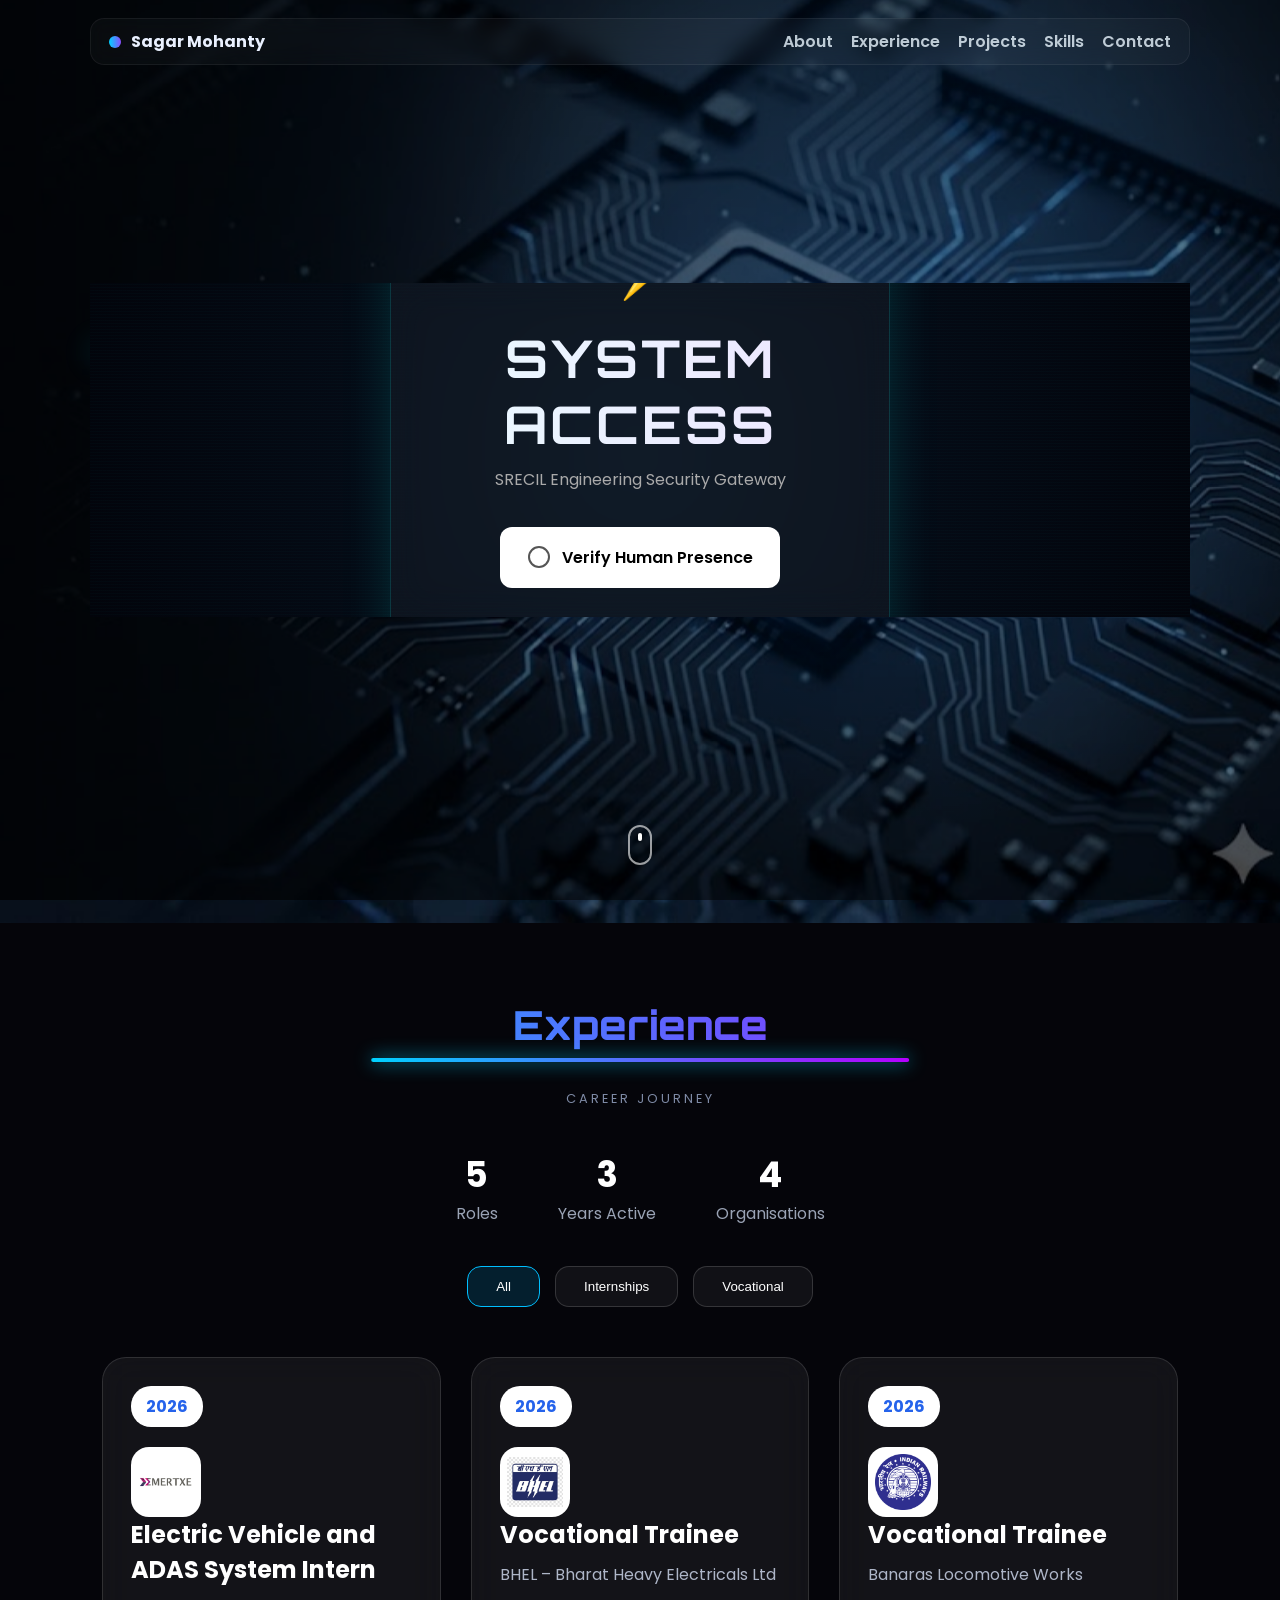
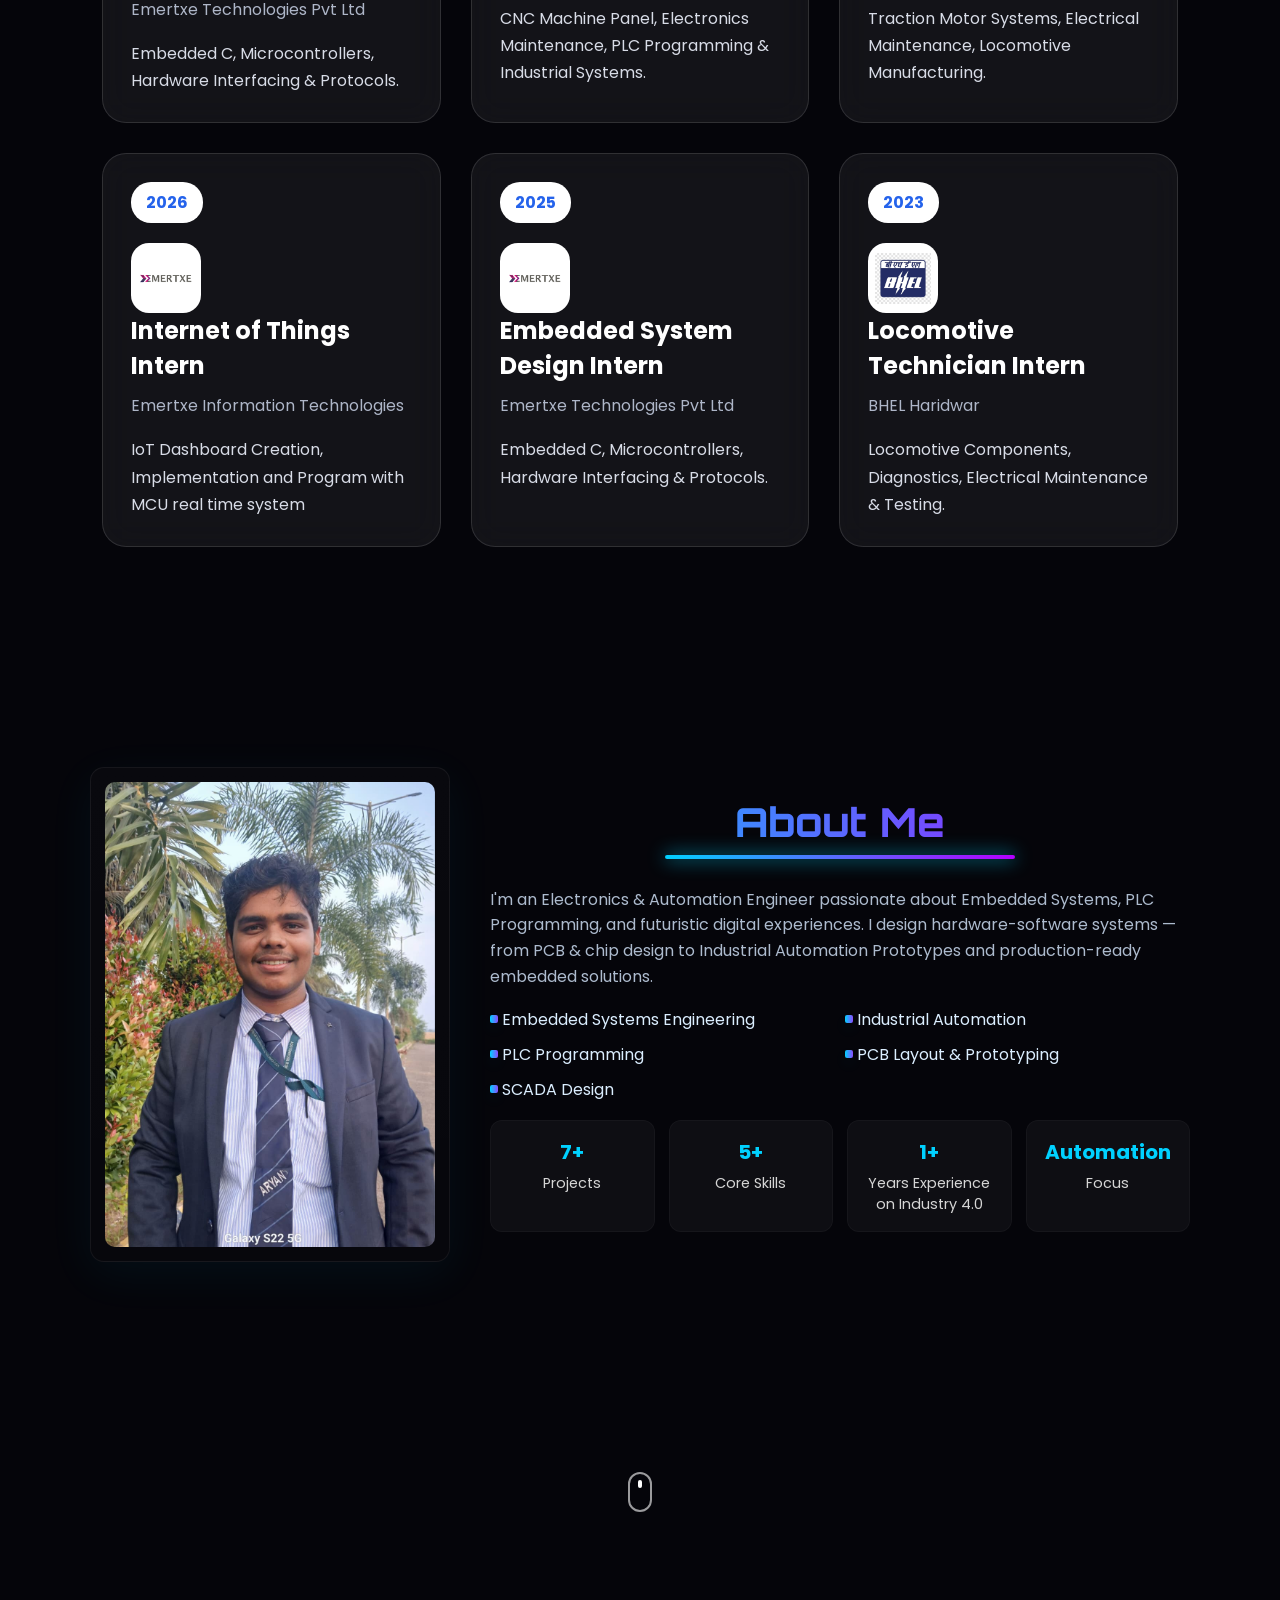
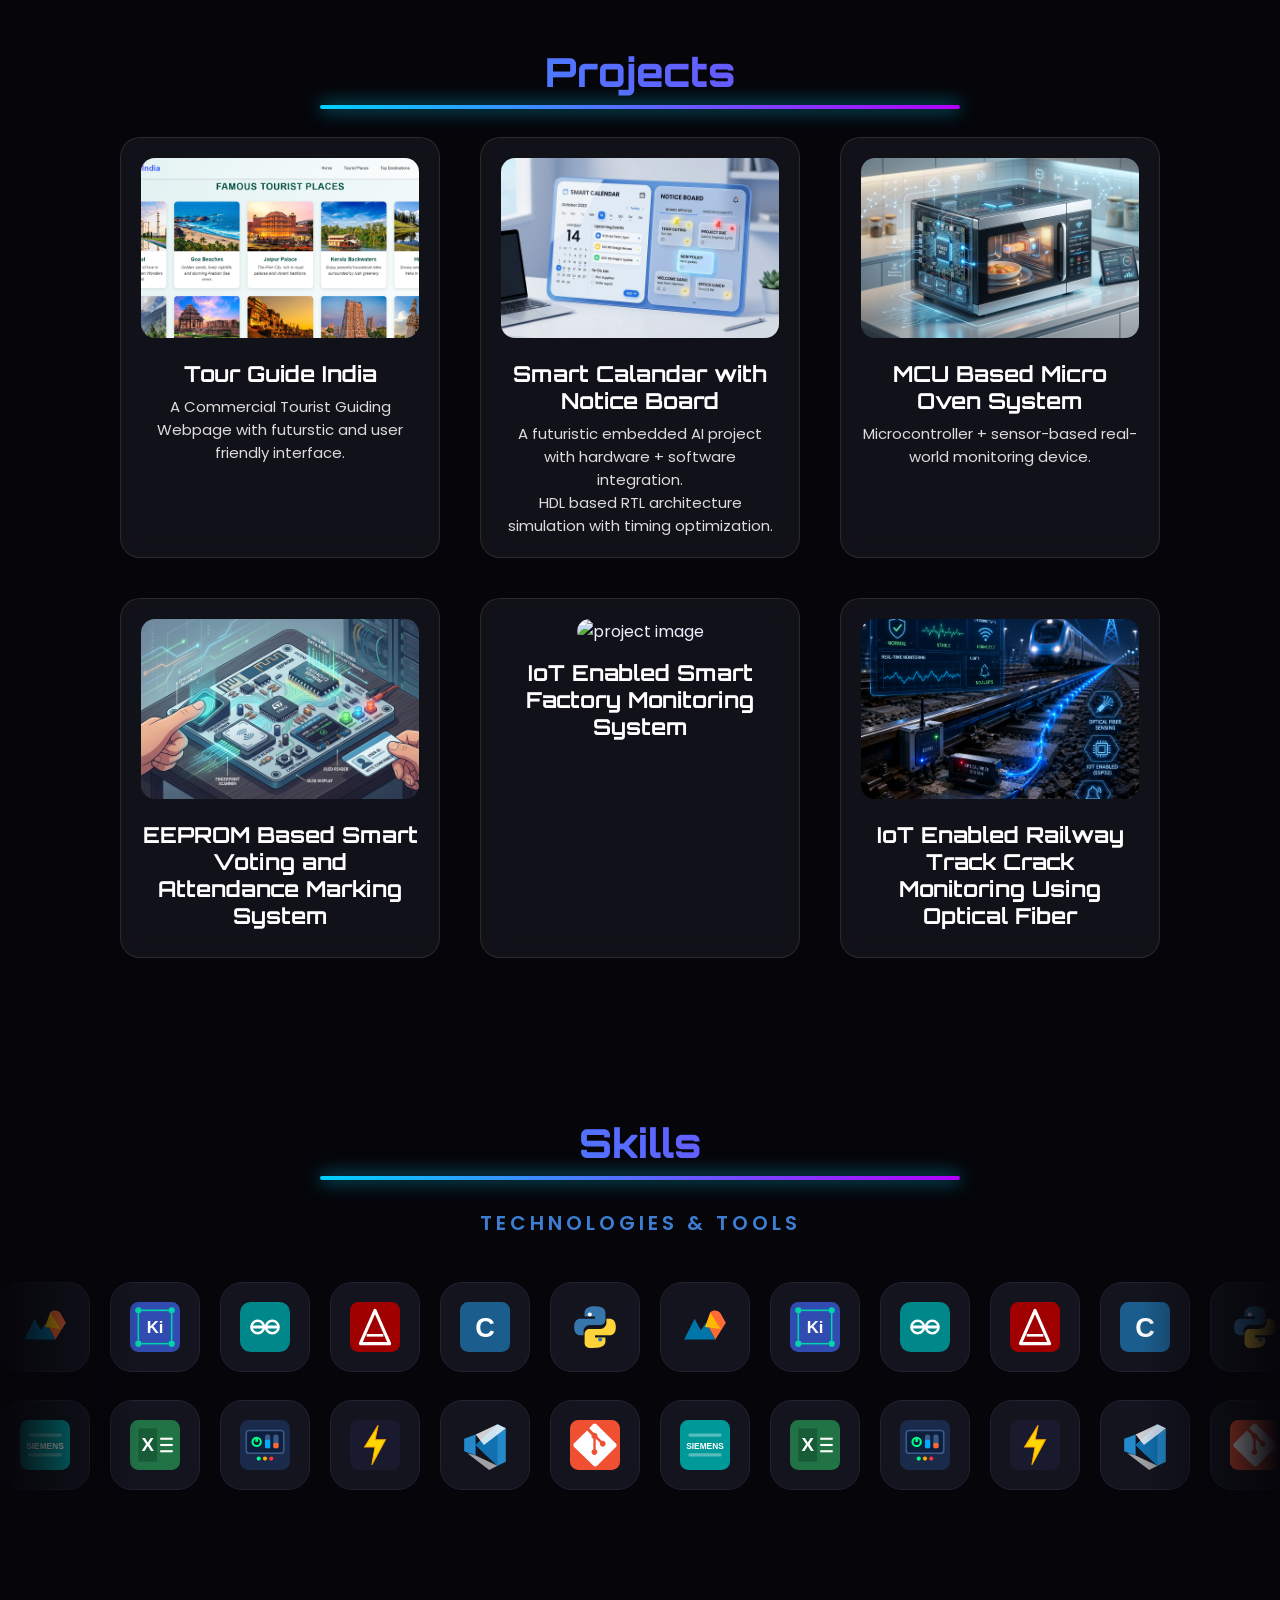
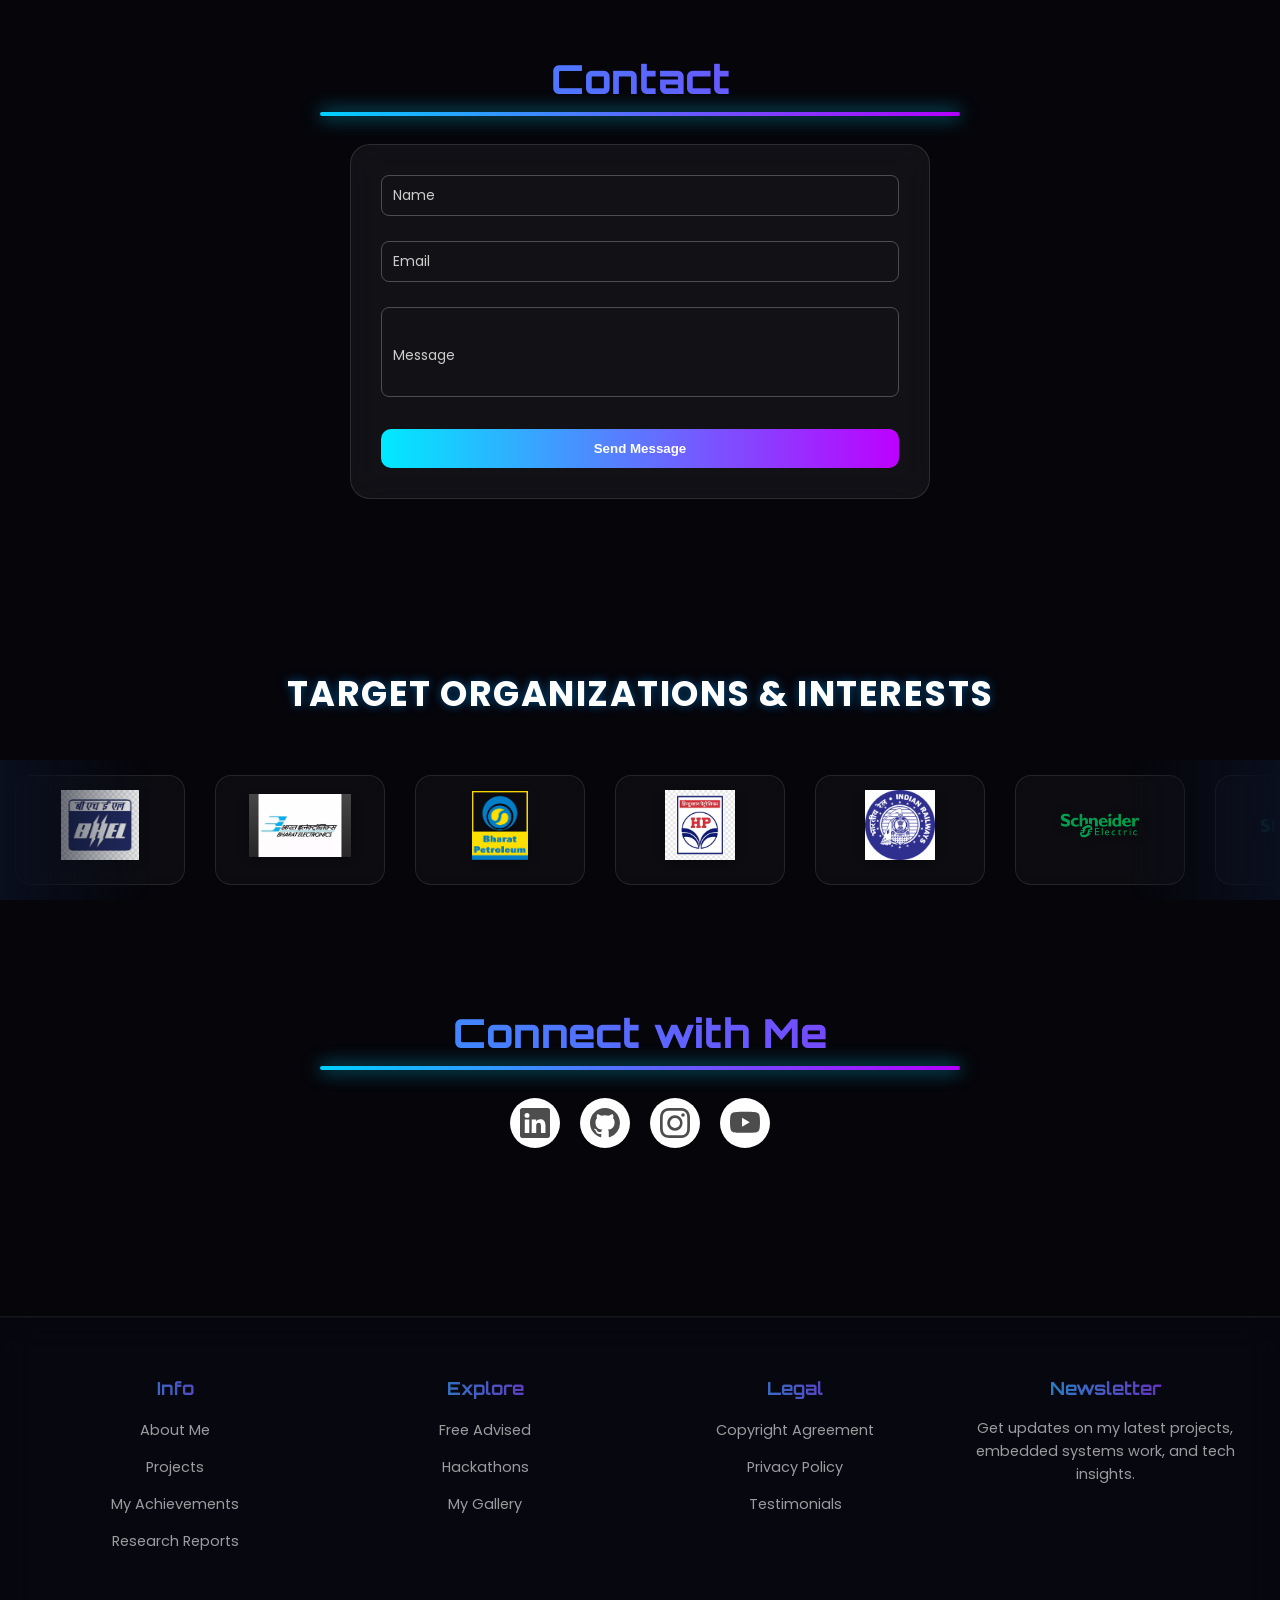
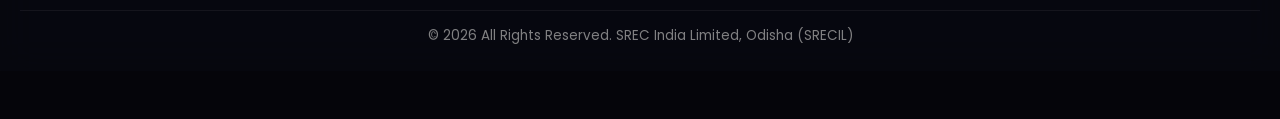
==== commit bfc2d077: "Update index.html" ====
--- a/index.html
+++ b/index.html
@@ -70,7 +70,7 @@
         <h1>SYSTEM ACCESS</h1>
 
         <p>
-            SEIL Engineering Security Gateway
+            SRECIL Engineering Security Gateway
         </p>
 
         <div class="verify-box" id="verifyBtn">
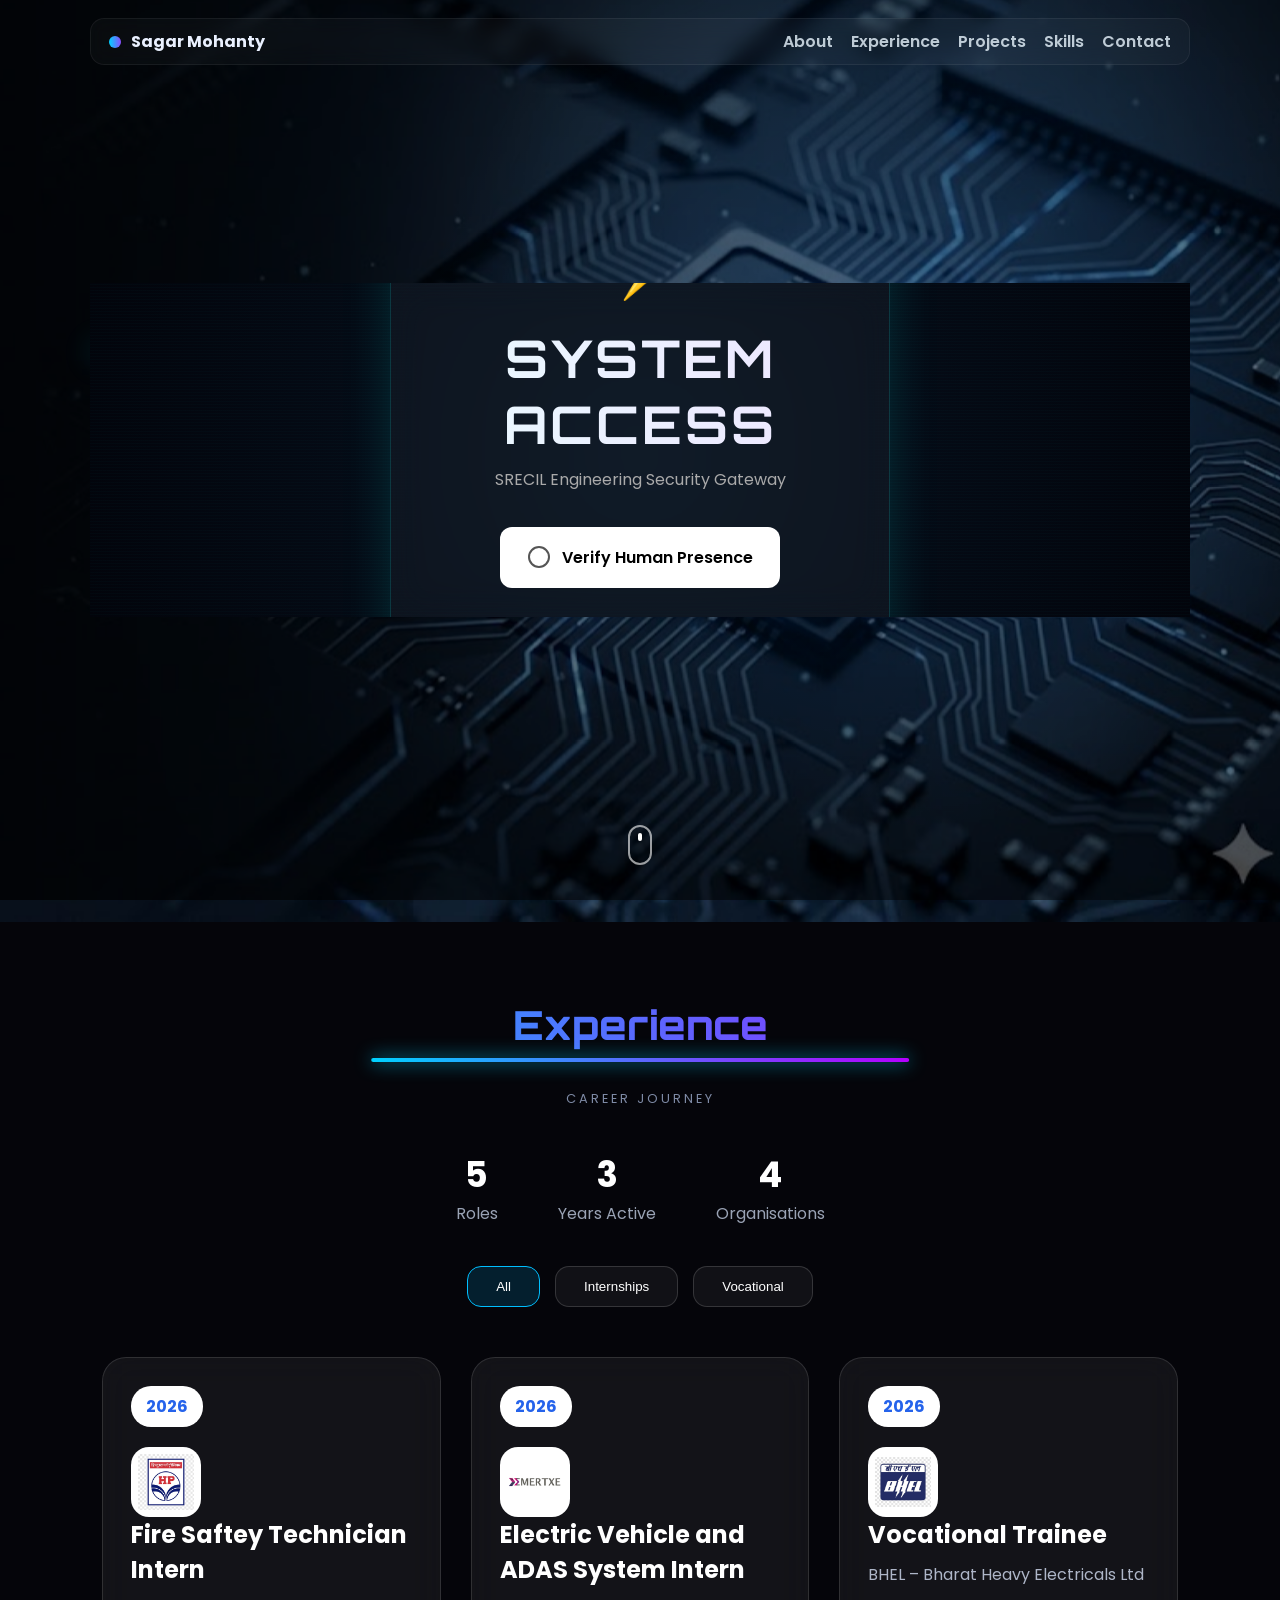
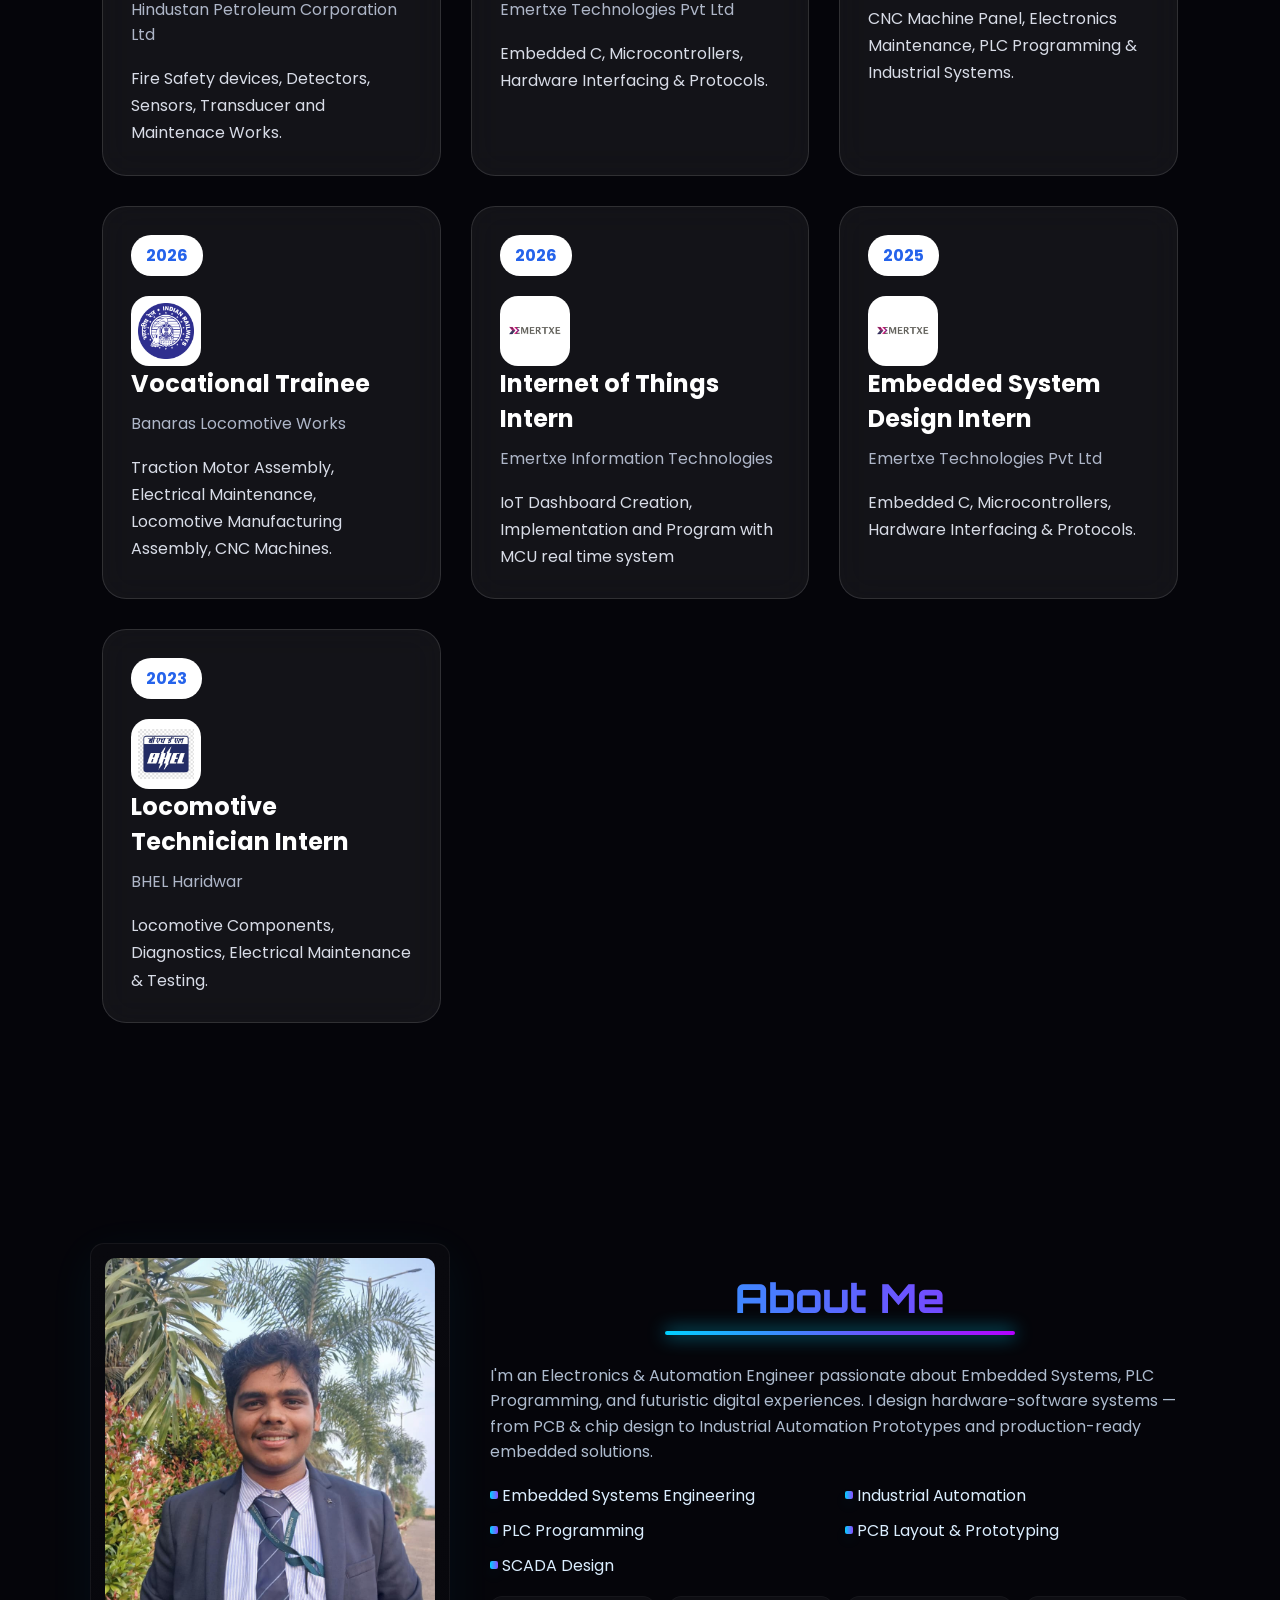
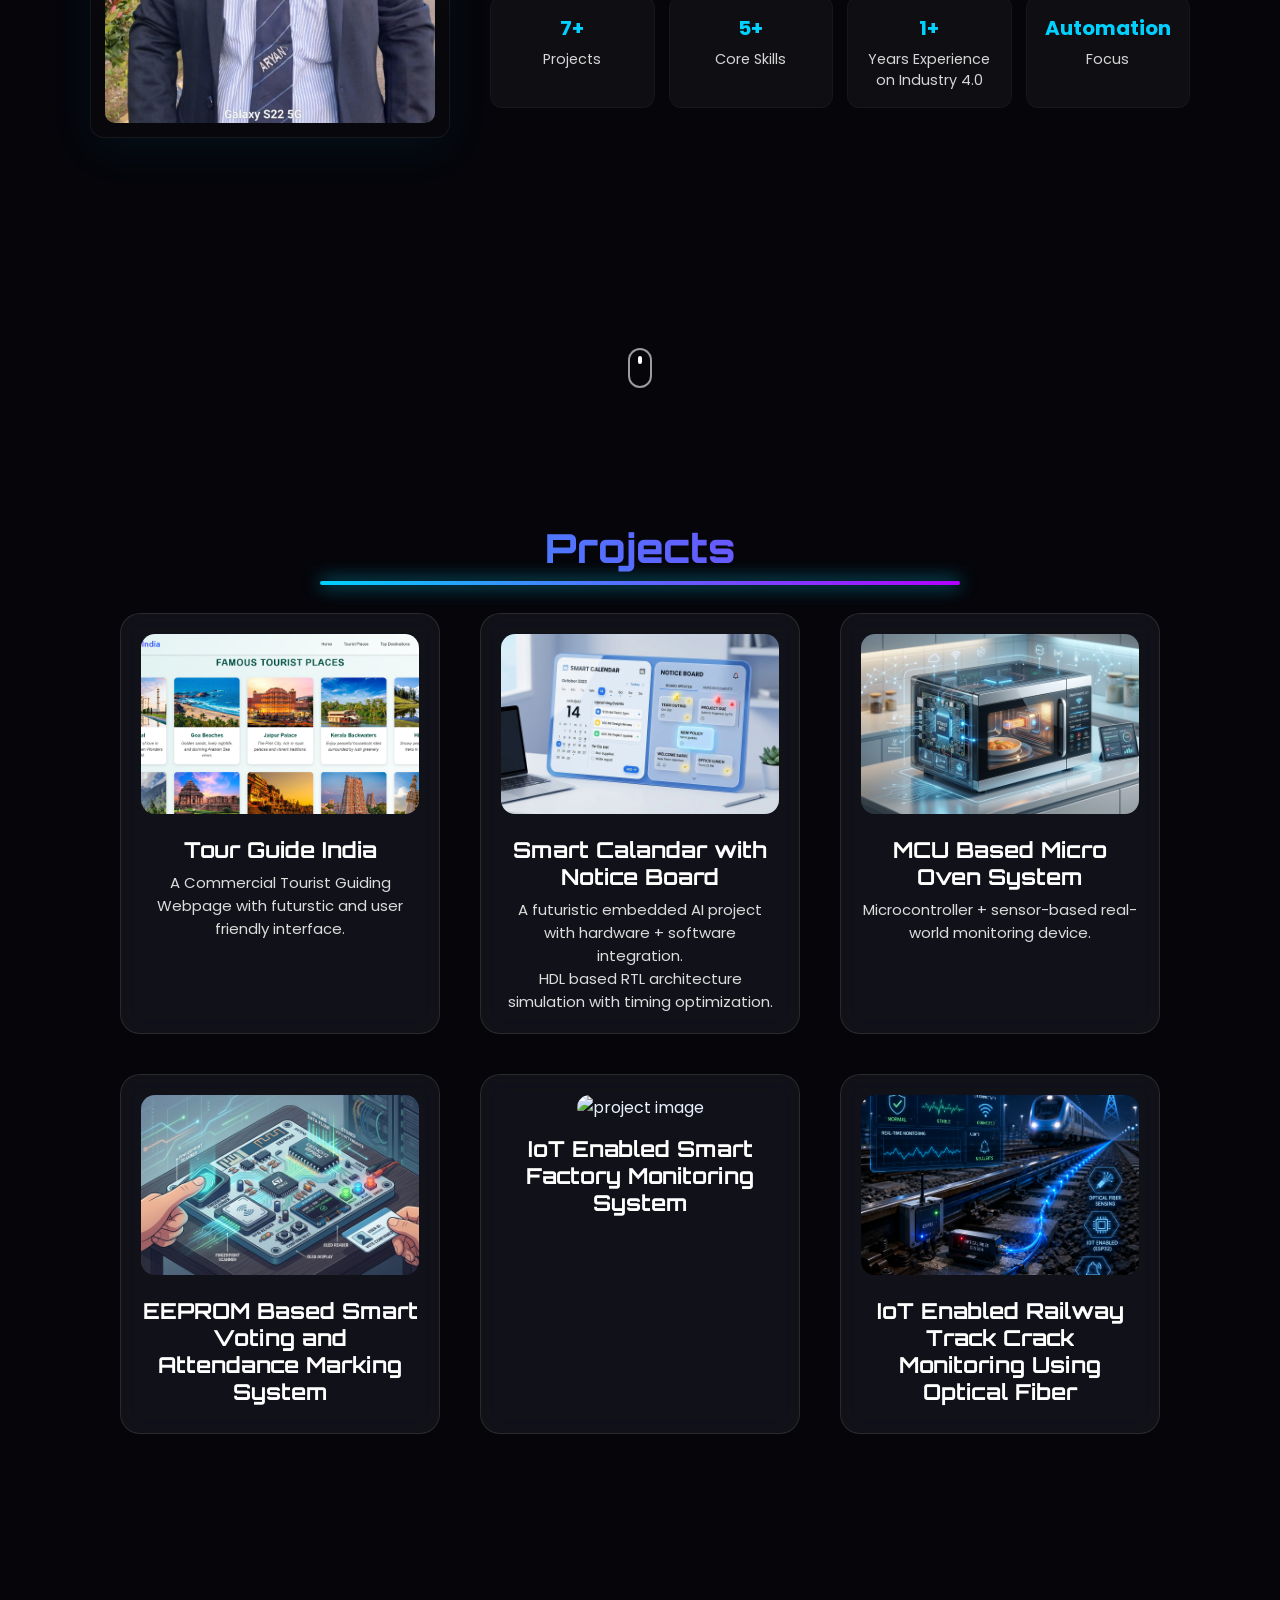
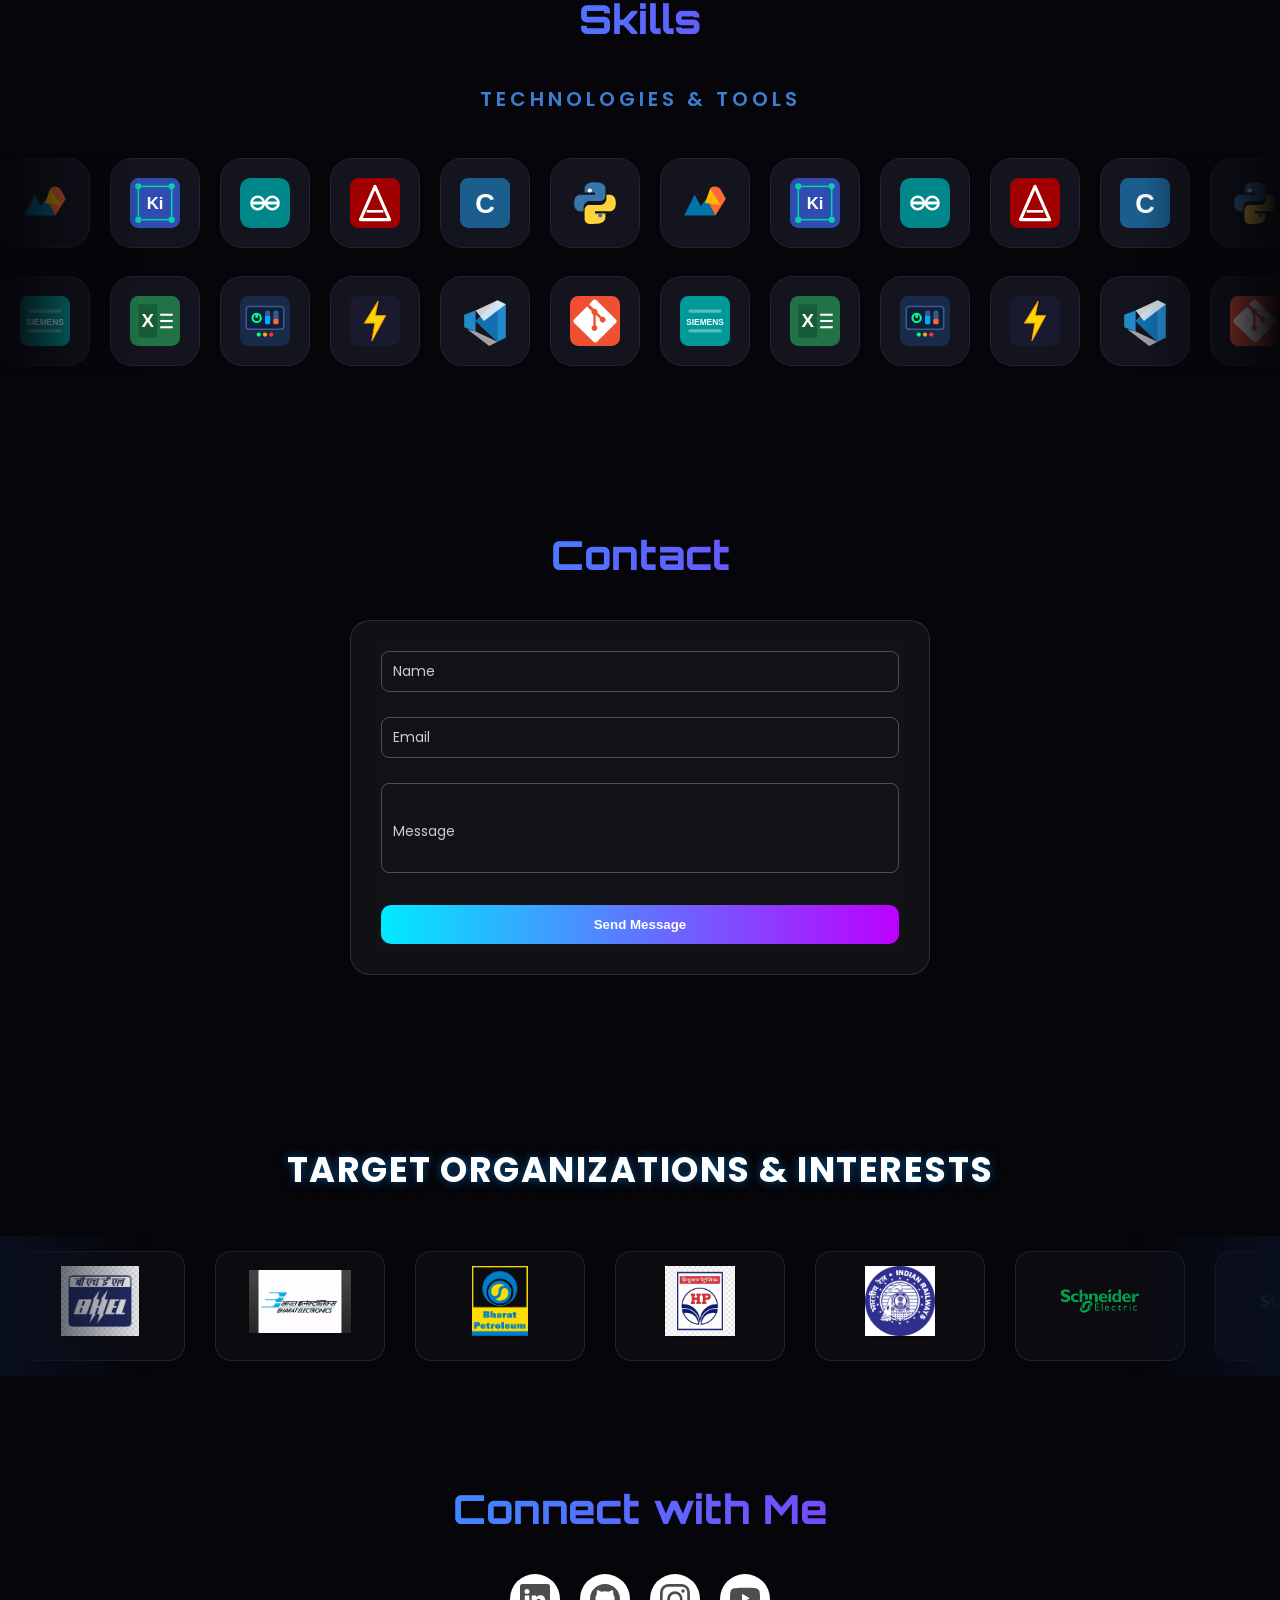
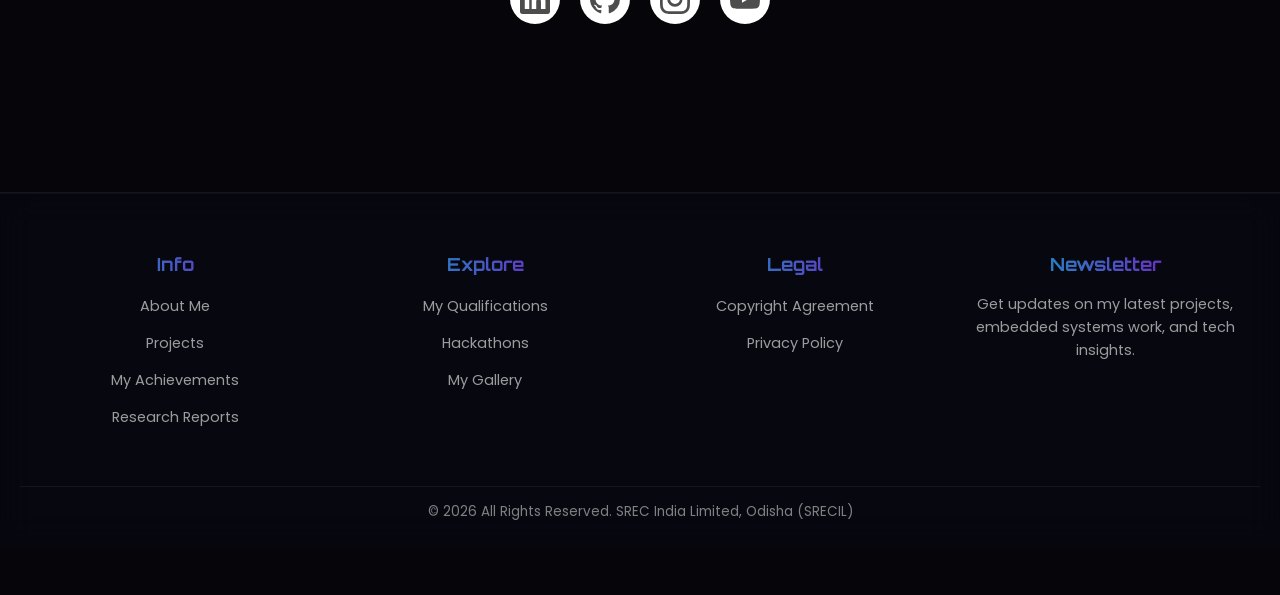
==== commit 709dc0f5: "Update index.html" ====
--- a/index.html
+++ b/index.html
@@ -166,6 +166,19 @@
 
     <div class="exp-grid">
 
+
+        <div class="exp-card intern">
+            <span class="year-tag">2026</span>
+            <div class="icon-box">
+              <img src="Imagebase - Copy/HPCL_PNG.webp" alt="HPCL Logo">
+            </div>
+            <h3>Fire Saftey Technician Intern</h3>
+            <p class="company">Hindustan Petroleum Corporation Ltd</p>
+            <p class="details">
+            Fire Safety devices, Detectors, Sensors, Transducer and Maintenace Works.
+            </p>
+        </div>
+      
         <div class="exp-card intern">
             <span class="year-tag">2026</span>
             <div class="icon-box">
@@ -200,8 +213,8 @@
             <h3>Vocational Trainee</h3>
             <p class="company">Banaras Locomotive Works</p>
             <p class="details">
-                Traction Motor Systems, Electrical Maintenance,
-                Locomotive Manufacturing.
+                Traction Motor Assembly, Electrical Maintenance,
+                Locomotive Manufacturing Assembly, CNC Machines.
             </p>
         </div>
 
@@ -580,7 +593,7 @@
     <div class="glass-col">
       <h4>Explore</h4>
       <ul>
-        <li><a href="#">Free Advised</a></li>
+        <li><a href="#">My Qualifications</a></li>
         <li><a href="#">Hackathons</a></li>
         <li><a href="#">My Gallery</a></li>
       </ul>
@@ -591,7 +604,6 @@
       <ul>
         <li><a href="copyrightagg.html">Copyright Agreement</a></li>
         <li><a href="privacypolicy.html">Privacy Policy</a></li>
-        <li><a href="#">Testimonials</a></li>
       </ul>
     </div>
 
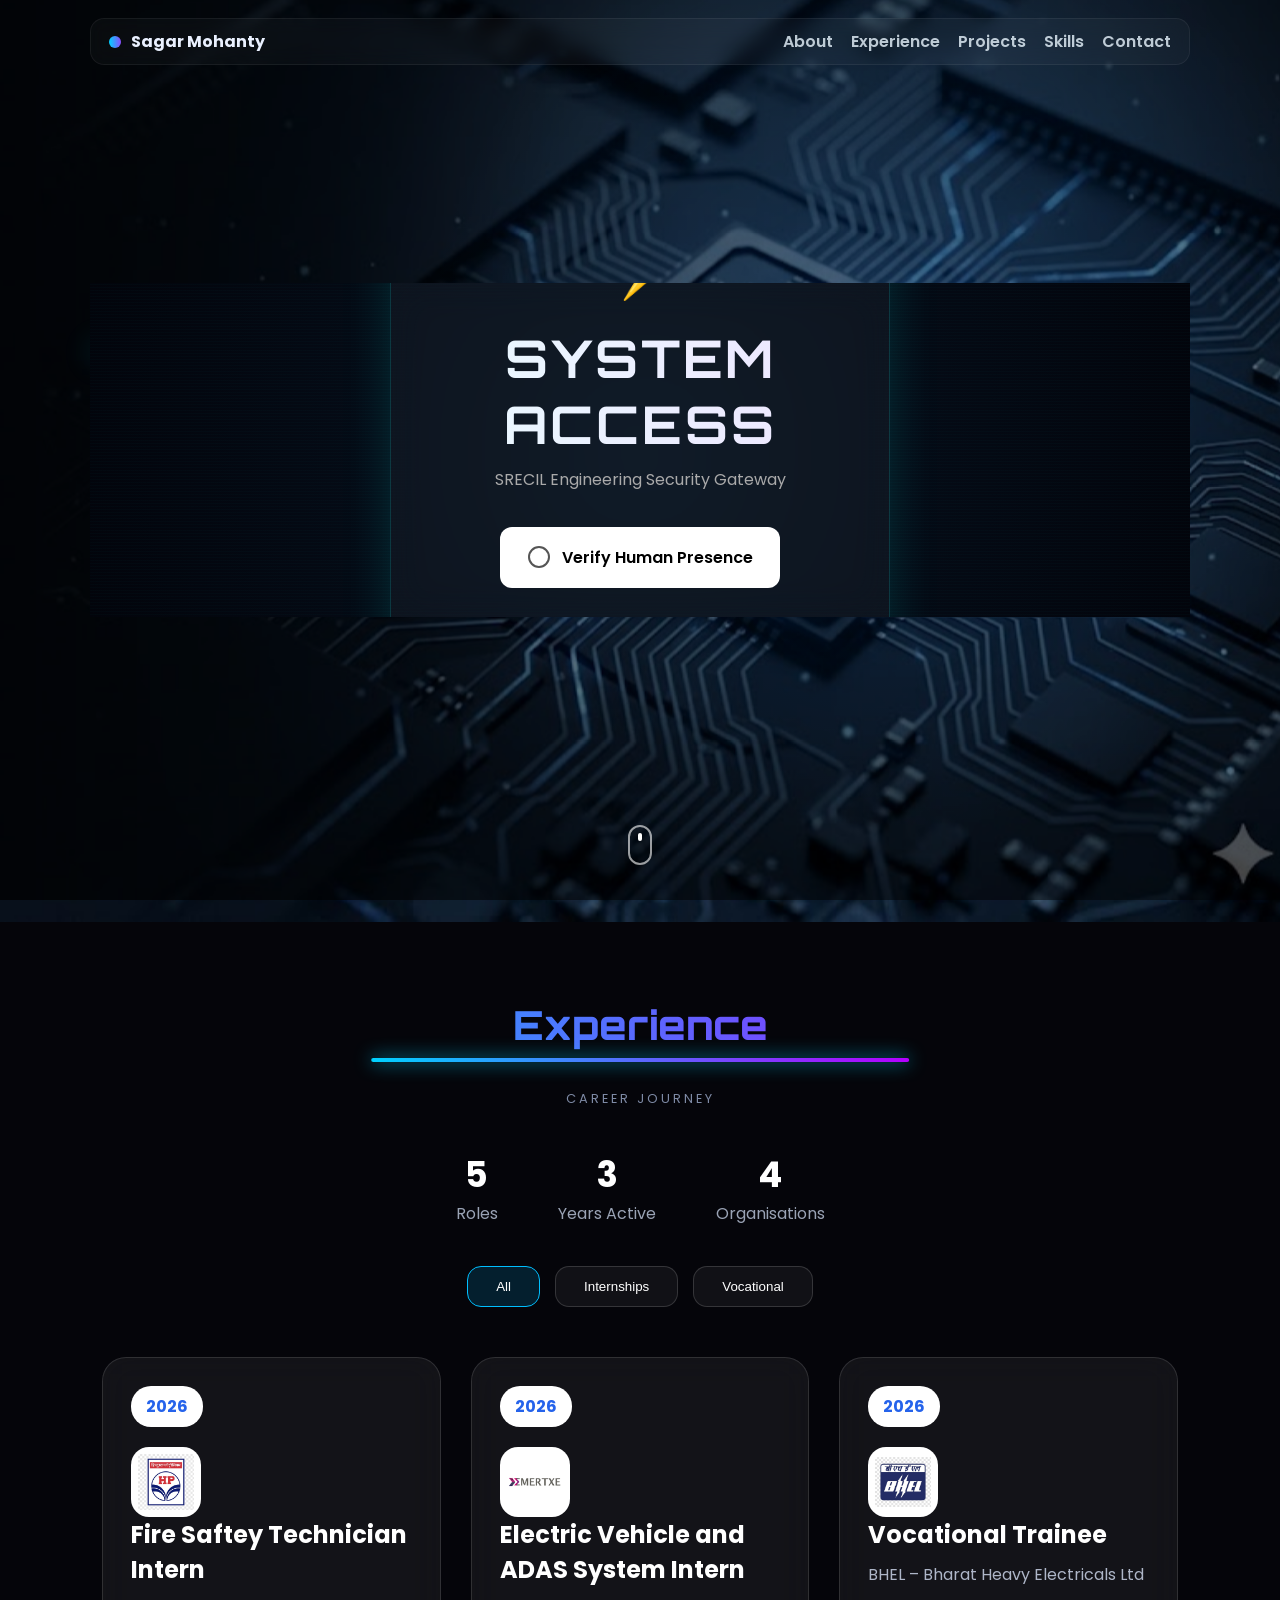
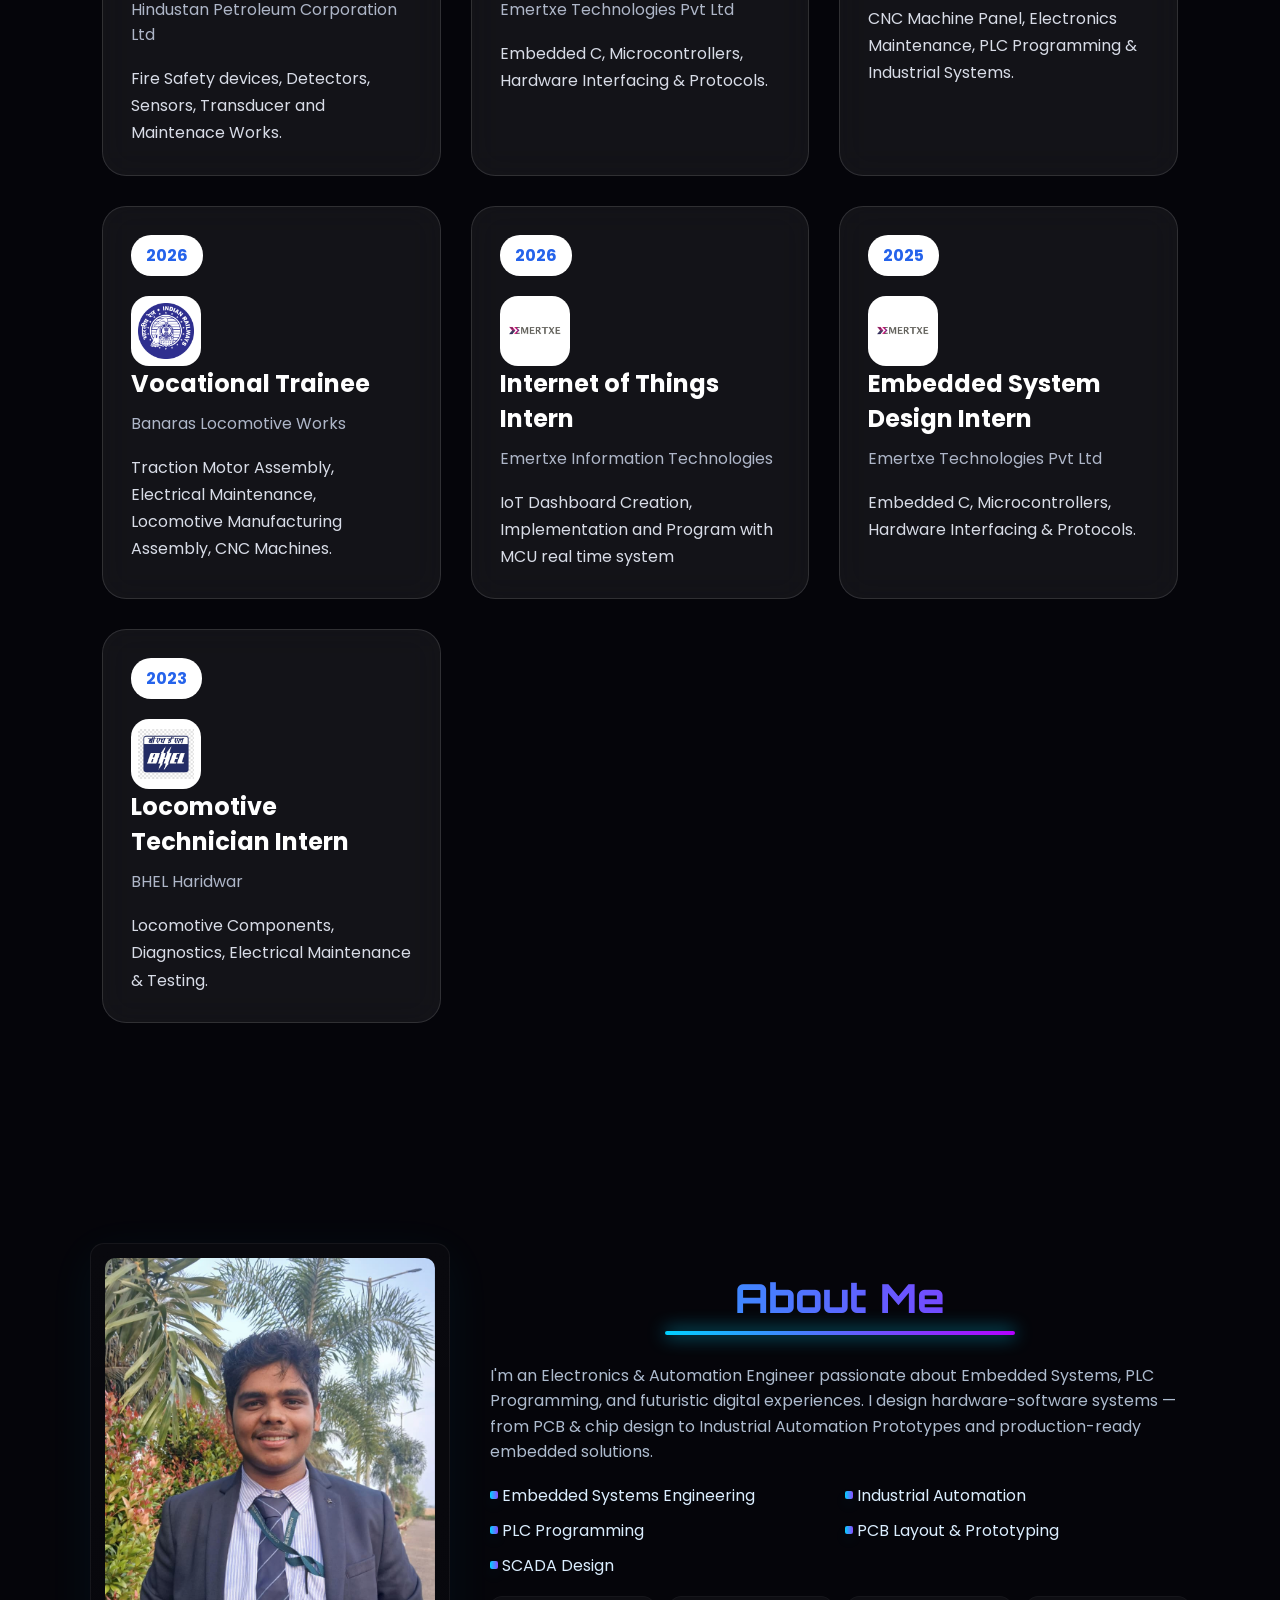
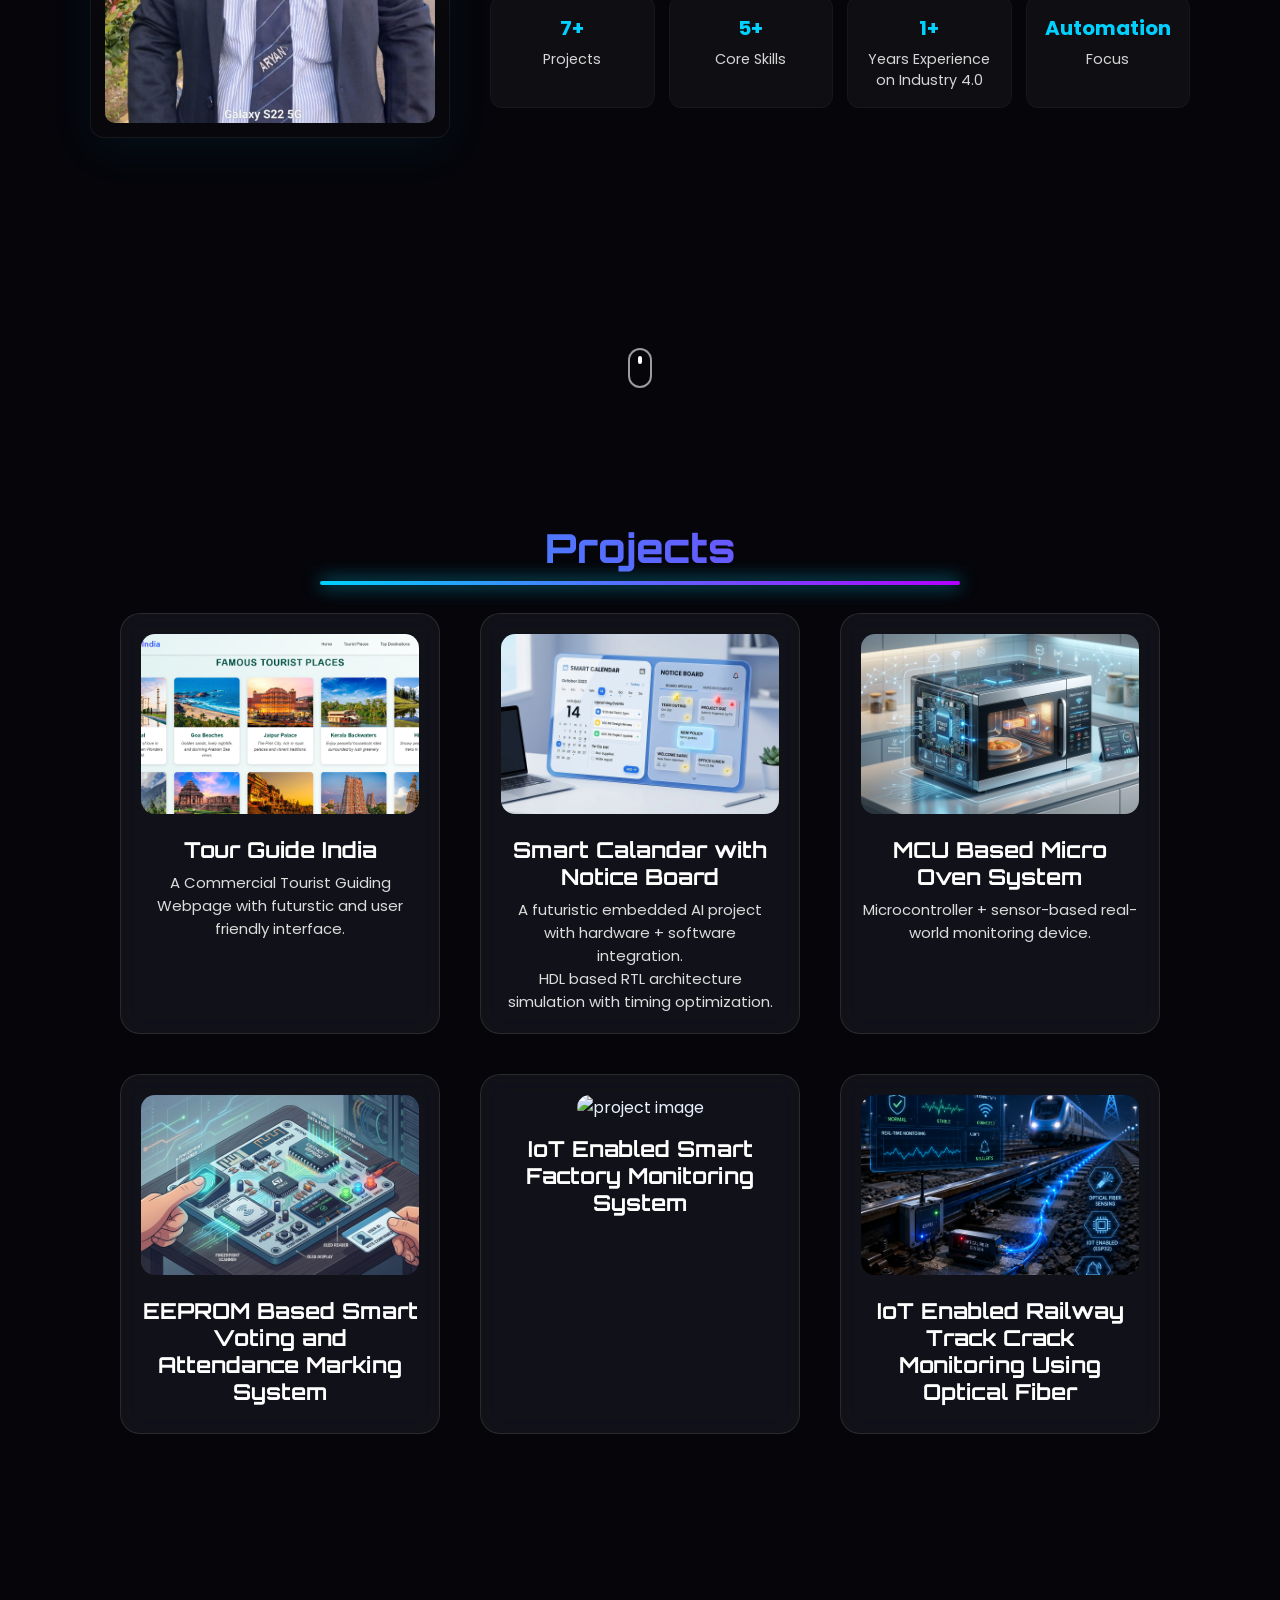
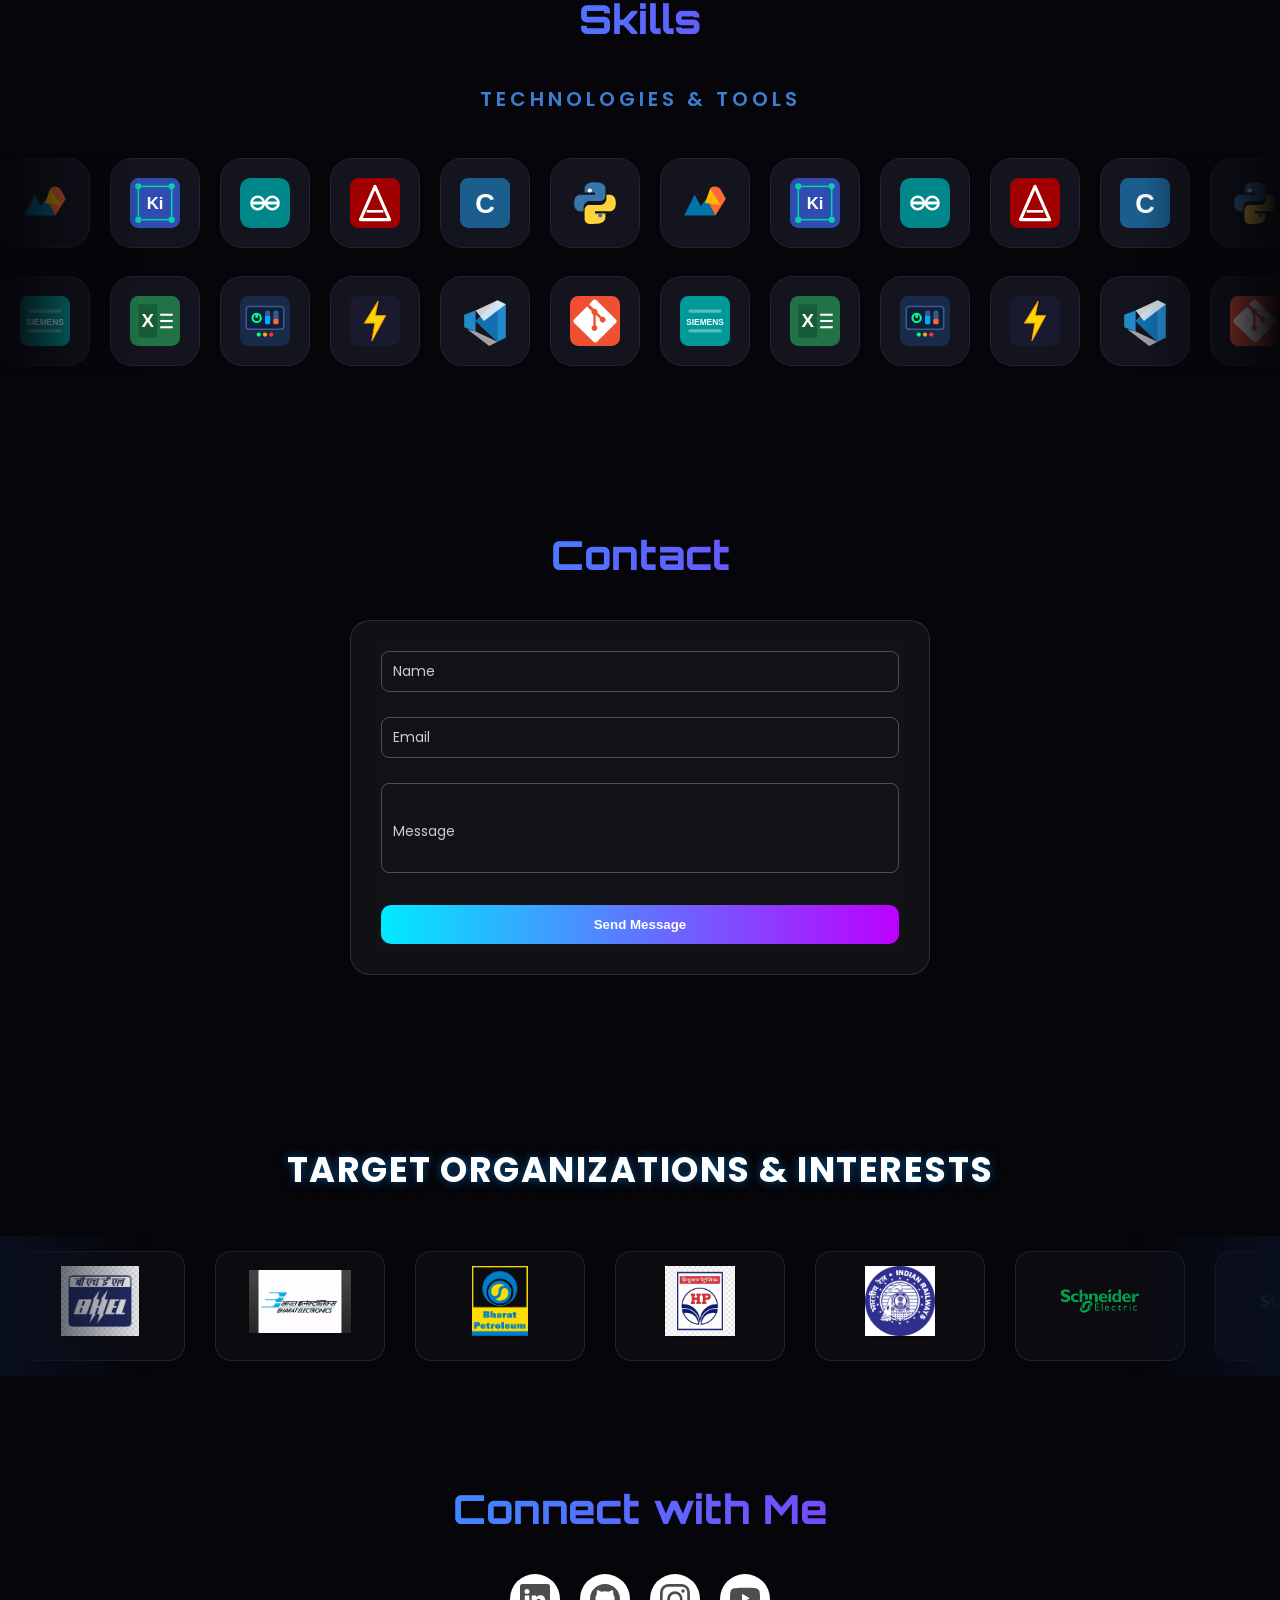
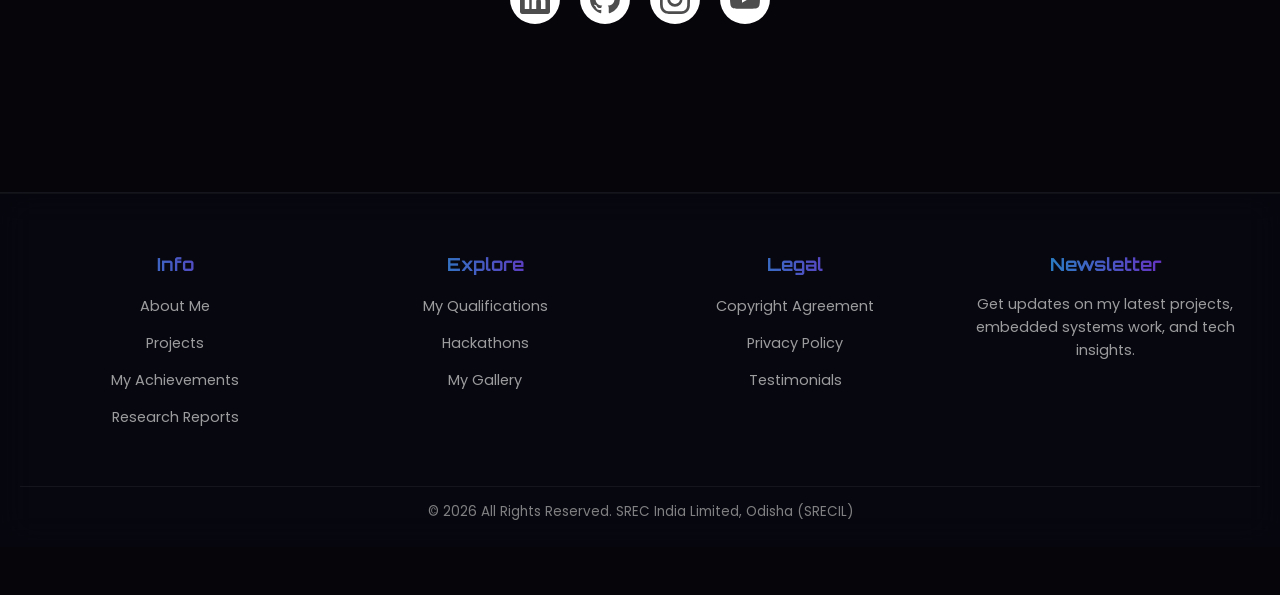
==== commit 87daaa10: "Update index.html" ====
--- a/index.html
+++ b/index.html
@@ -604,6 +604,7 @@
       <ul>
         <li><a href="copyrightagg.html">Copyright Agreement</a></li>
         <li><a href="privacypolicy.html">Privacy Policy</a></li>
+        <li><a href="testimonials.html">Testimonials</a></li>
       </ul>
     </div>
 
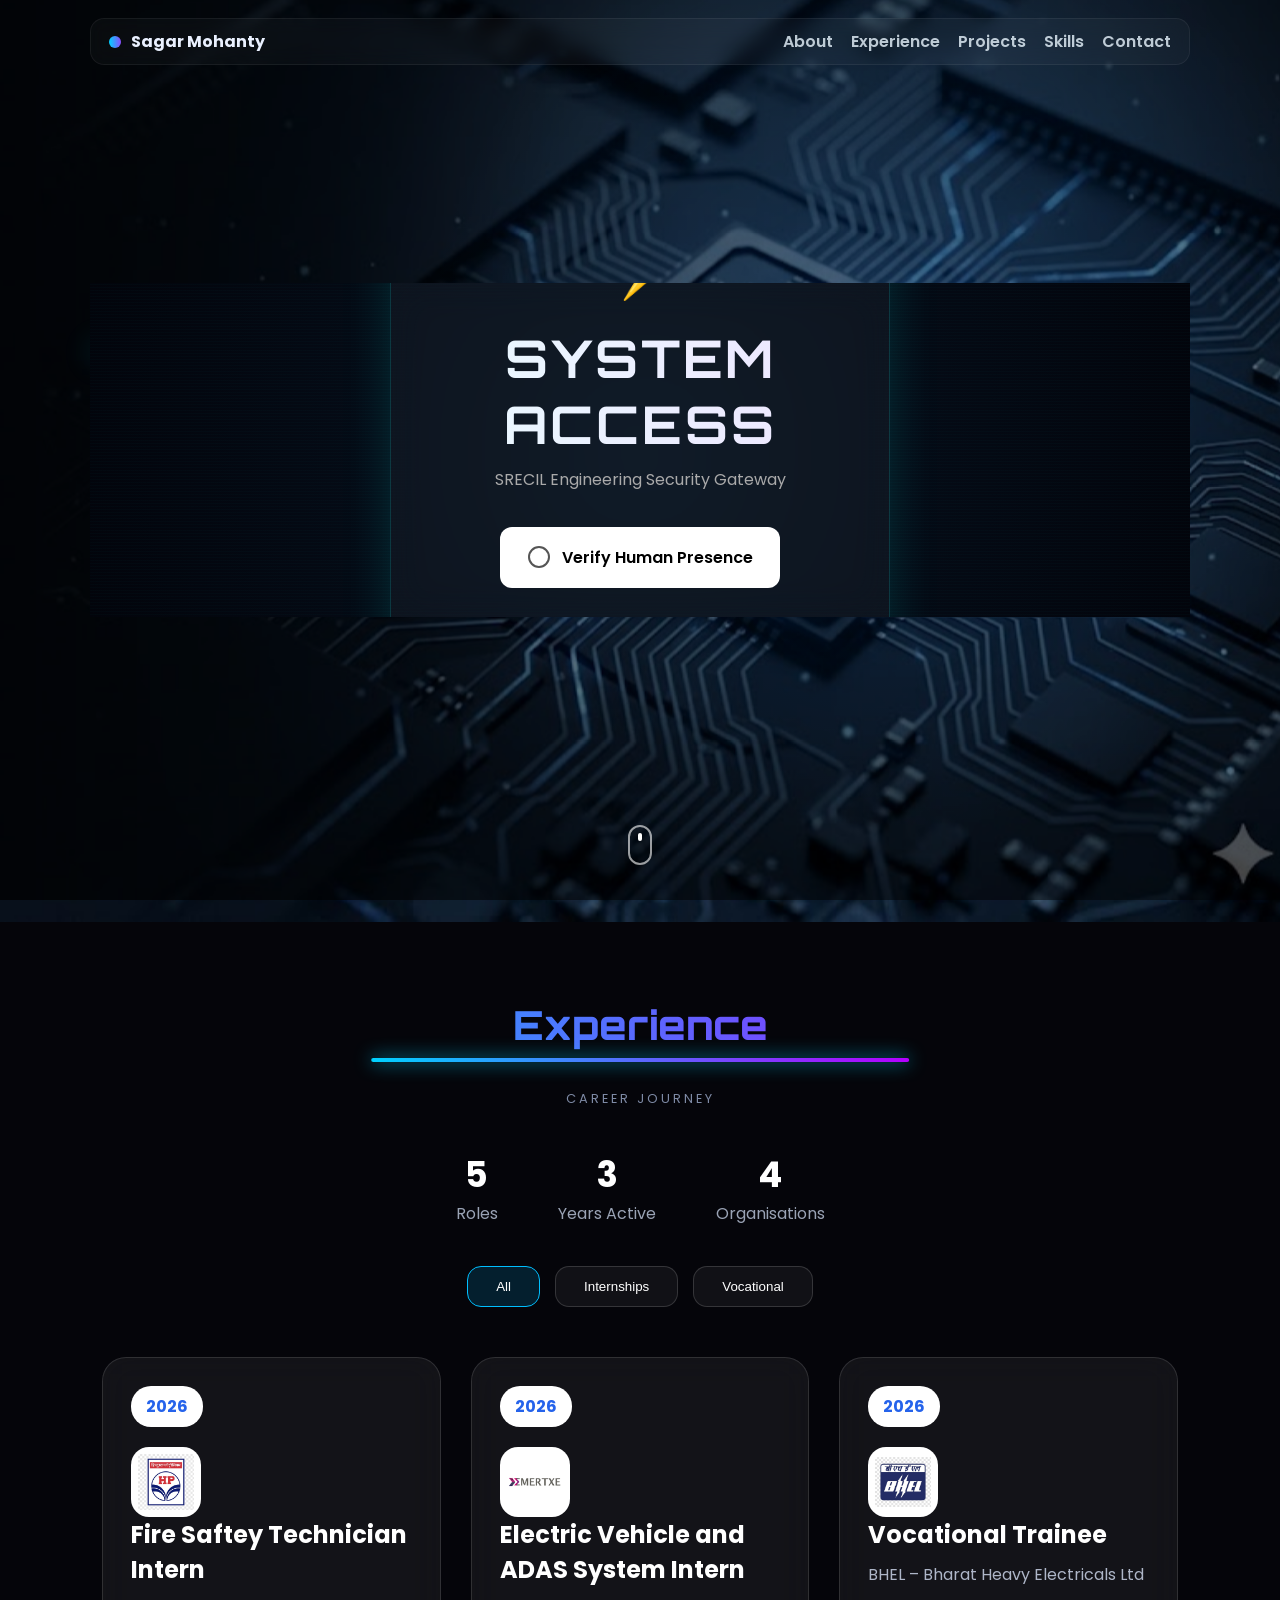
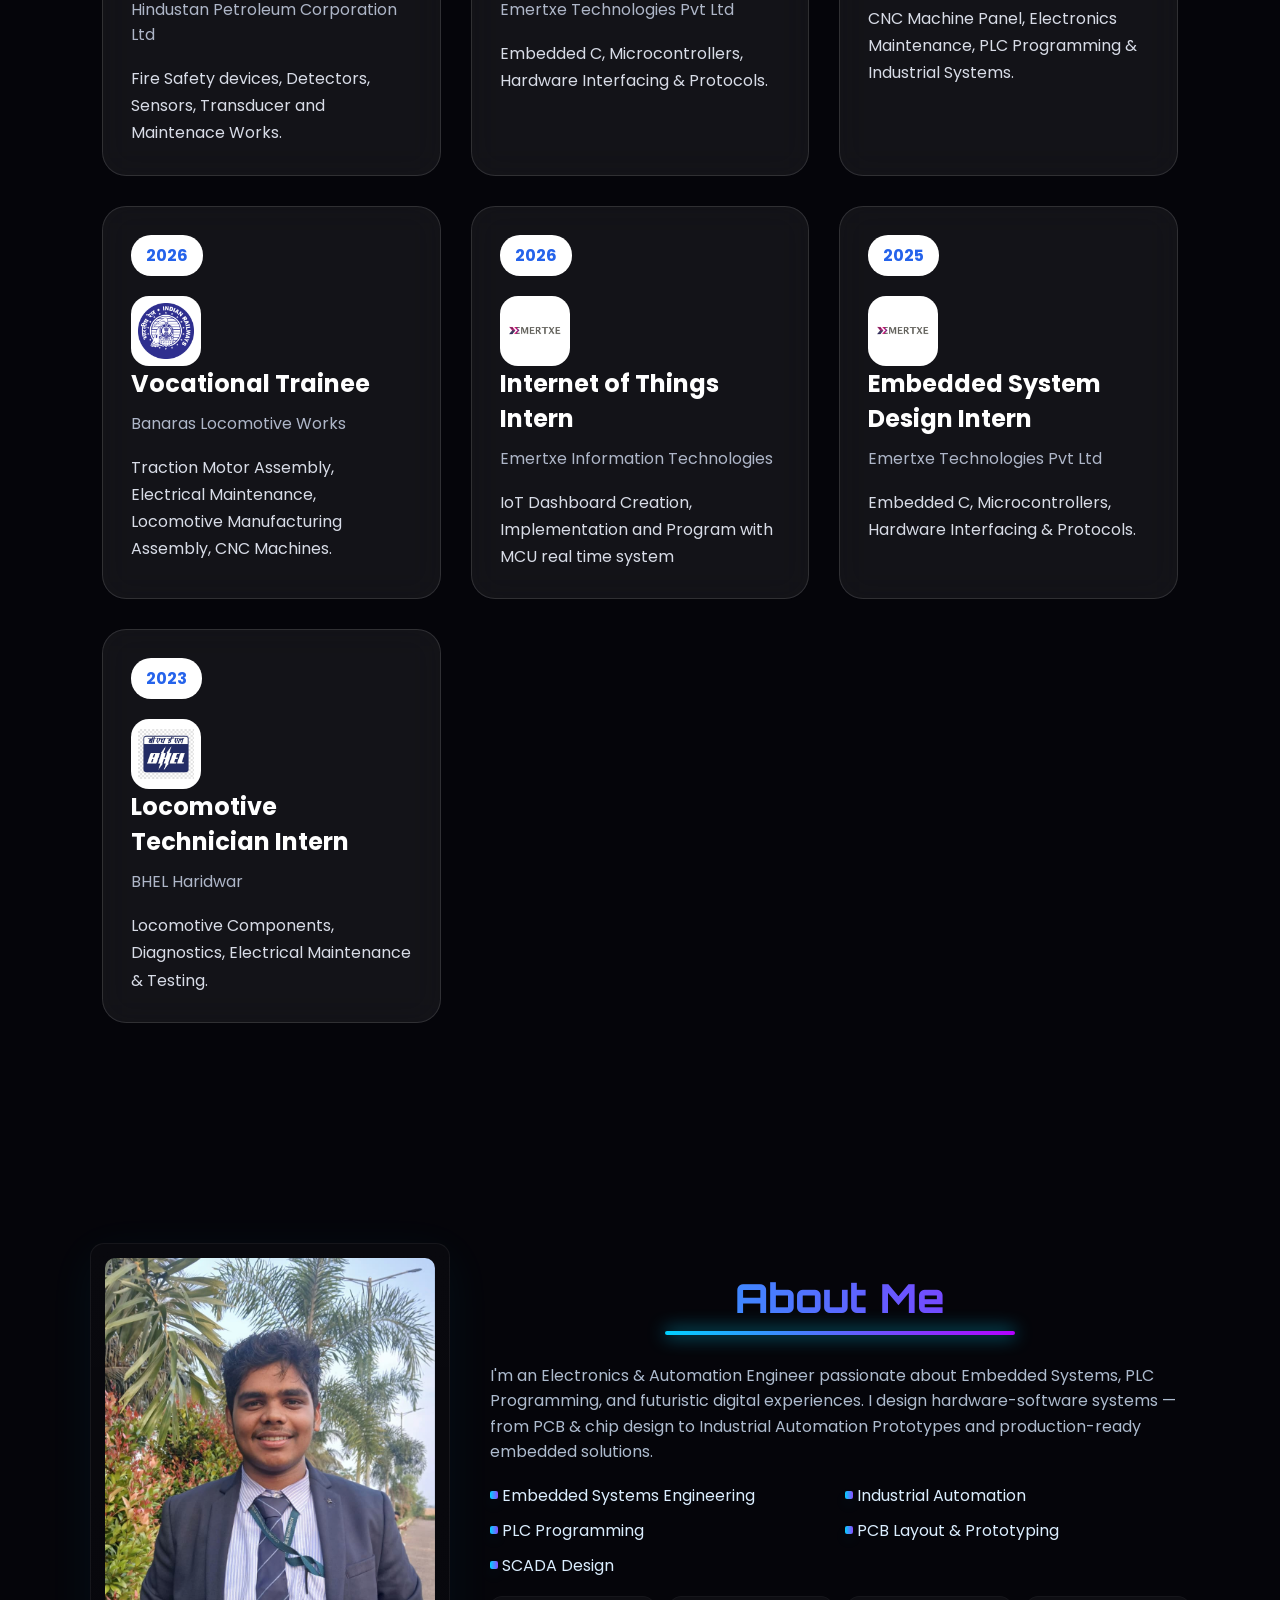
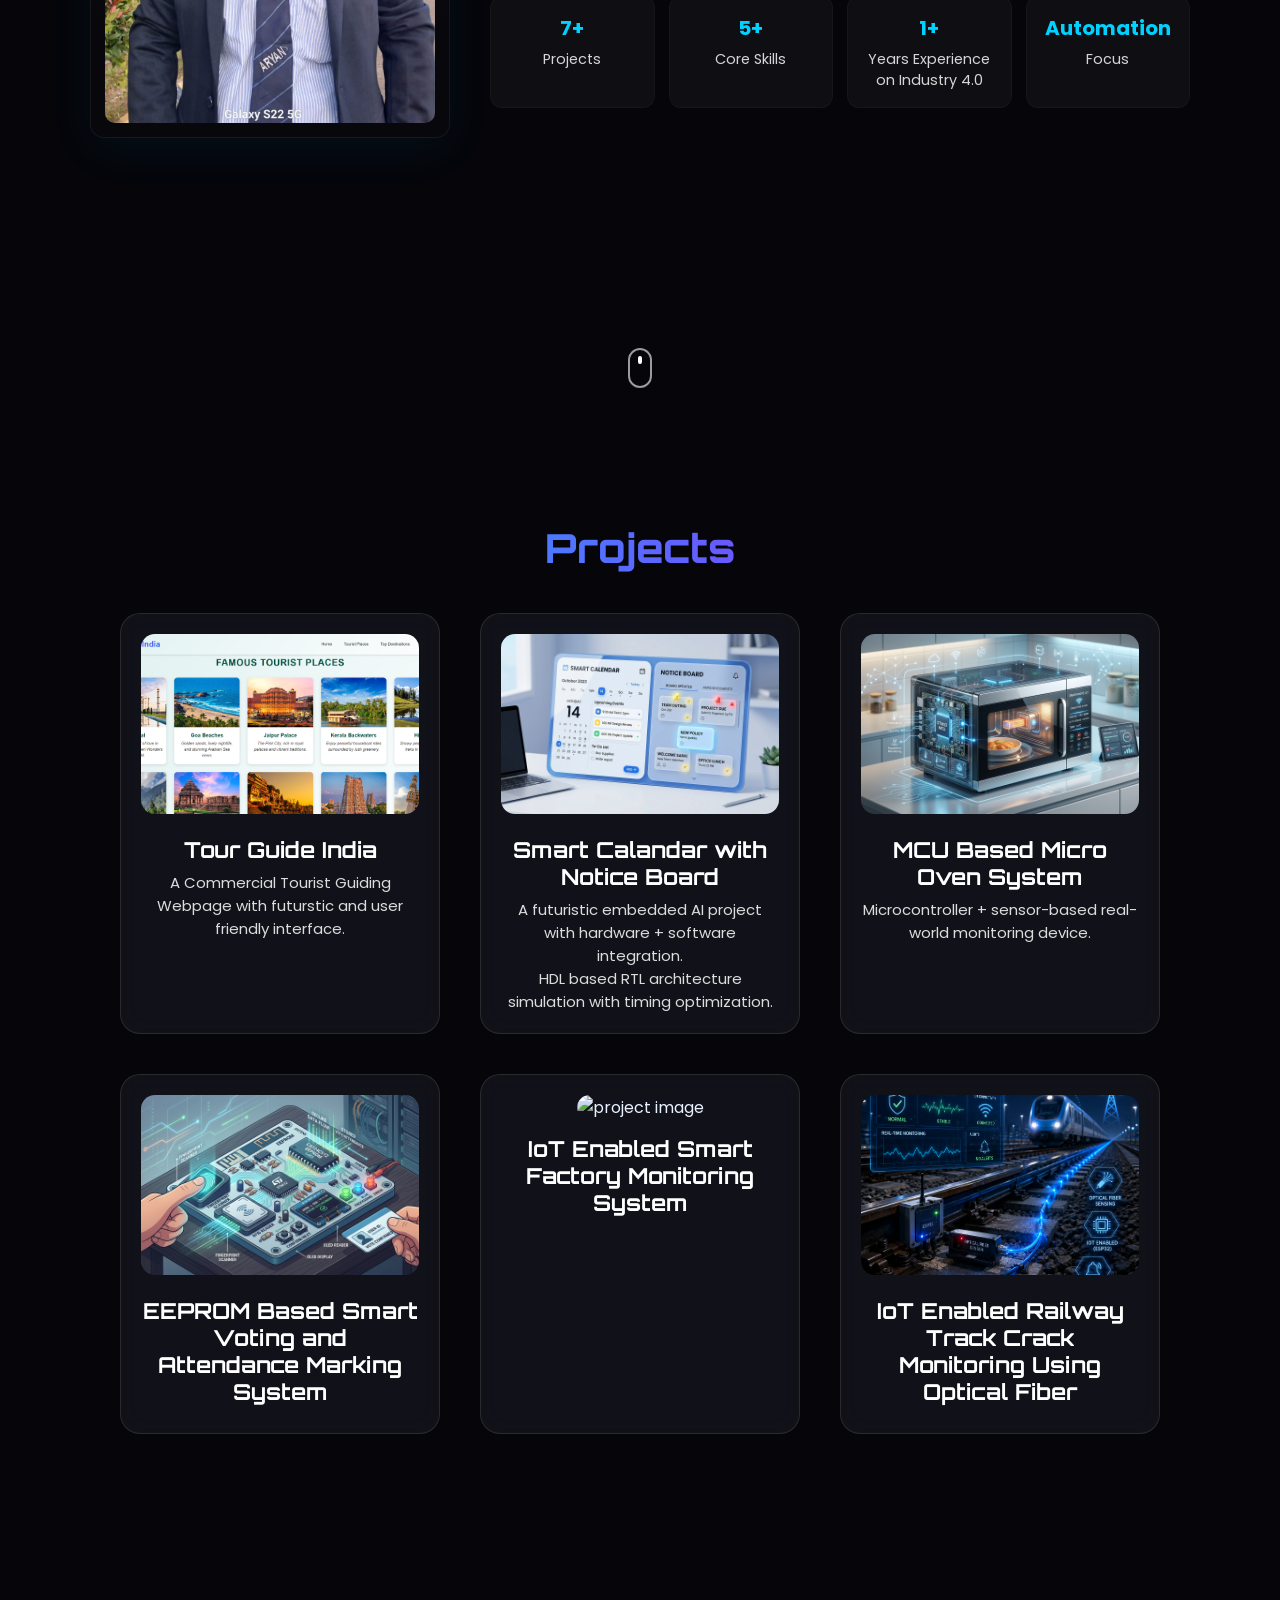
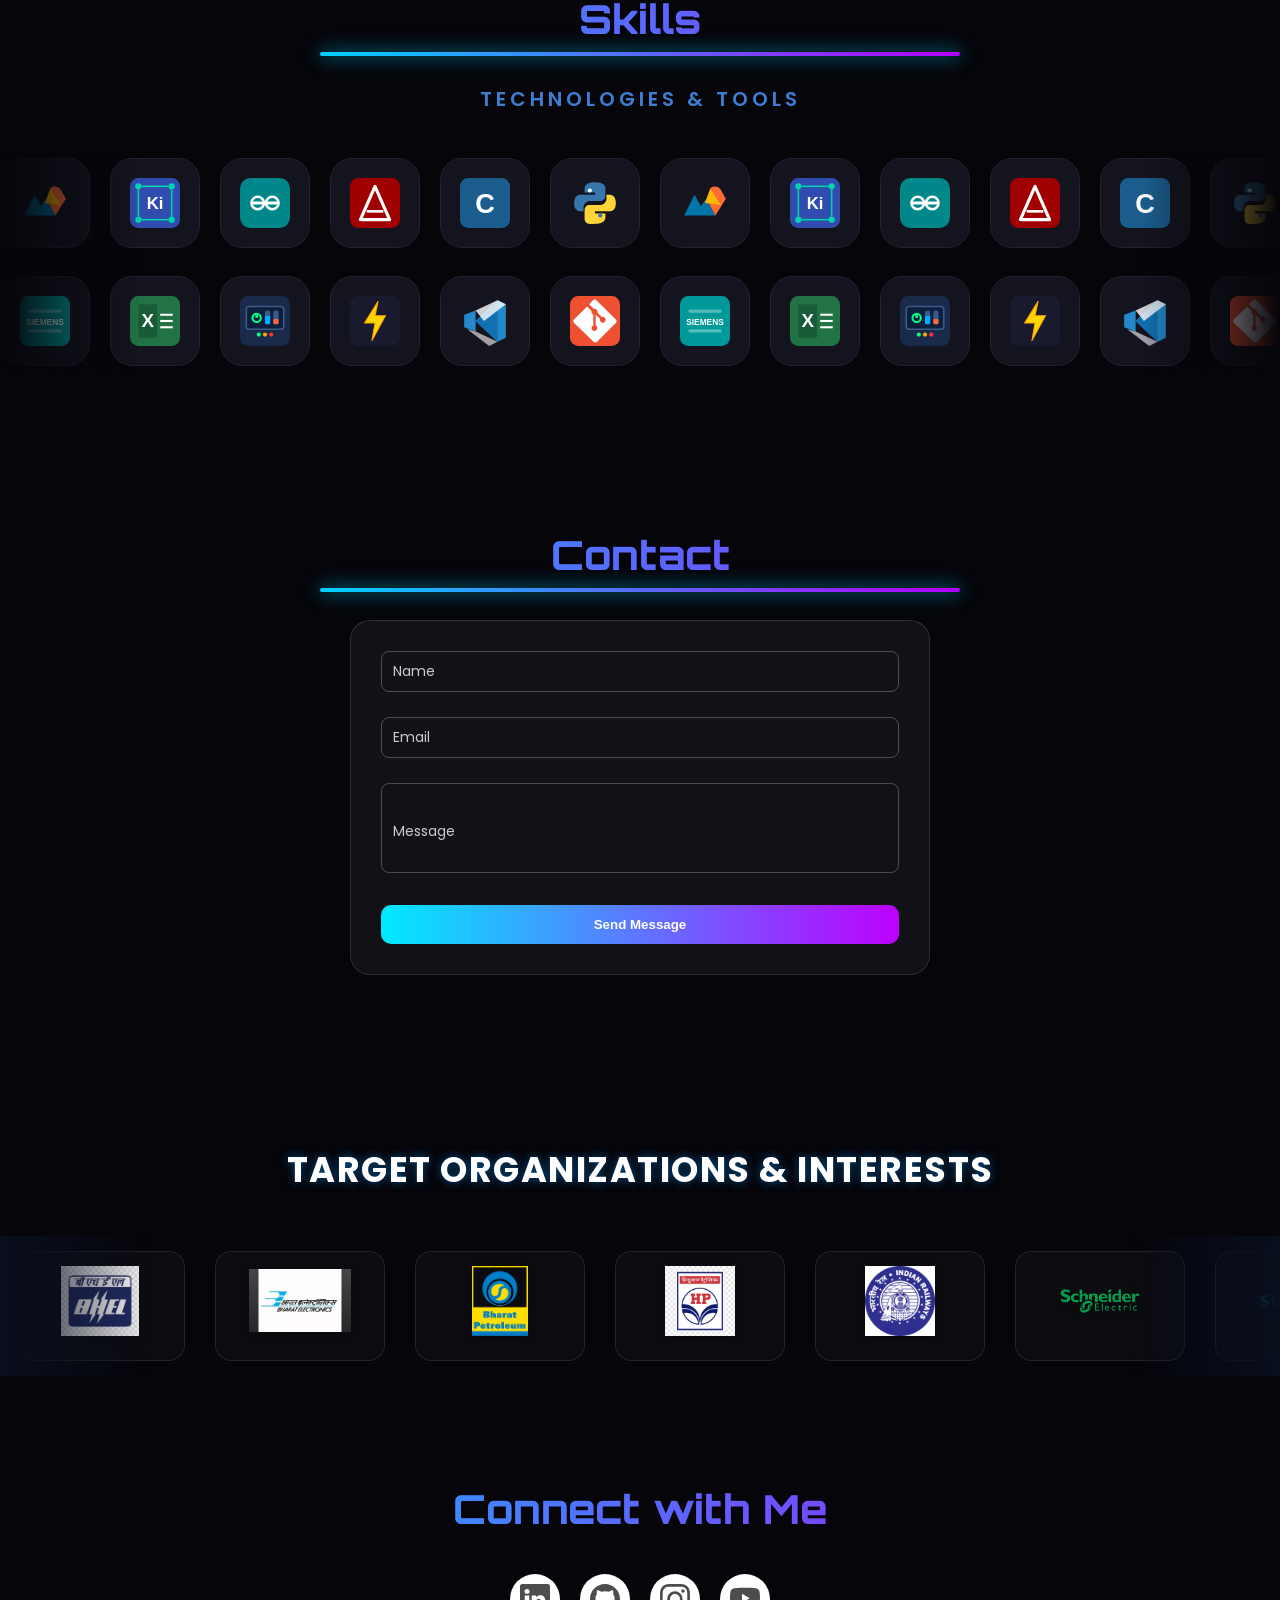
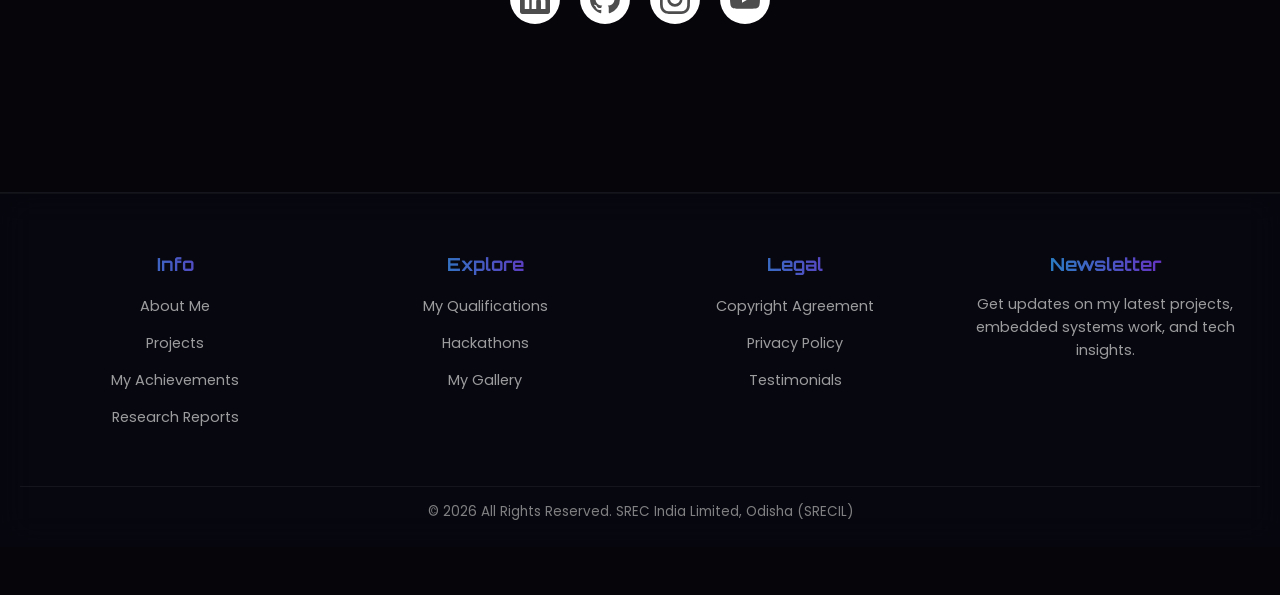
==== commit 922985e2: "Update Projects link to point to projects.html" ====
--- a/index.html
+++ b/index.html
@@ -584,7 +584,7 @@
       <h4>Info</h4>
       <ul>
         <li><a href="#about">About Me</a></li>
-        <li><a href="#projects">Projects</a></li>
+        <li><a href="projects.html">Projects</a></li>
         <li><a href="#">My Achievements</a></li>
         <li><a href="researchreport - Copy.html">Research Reports</a></li>
       </ul>
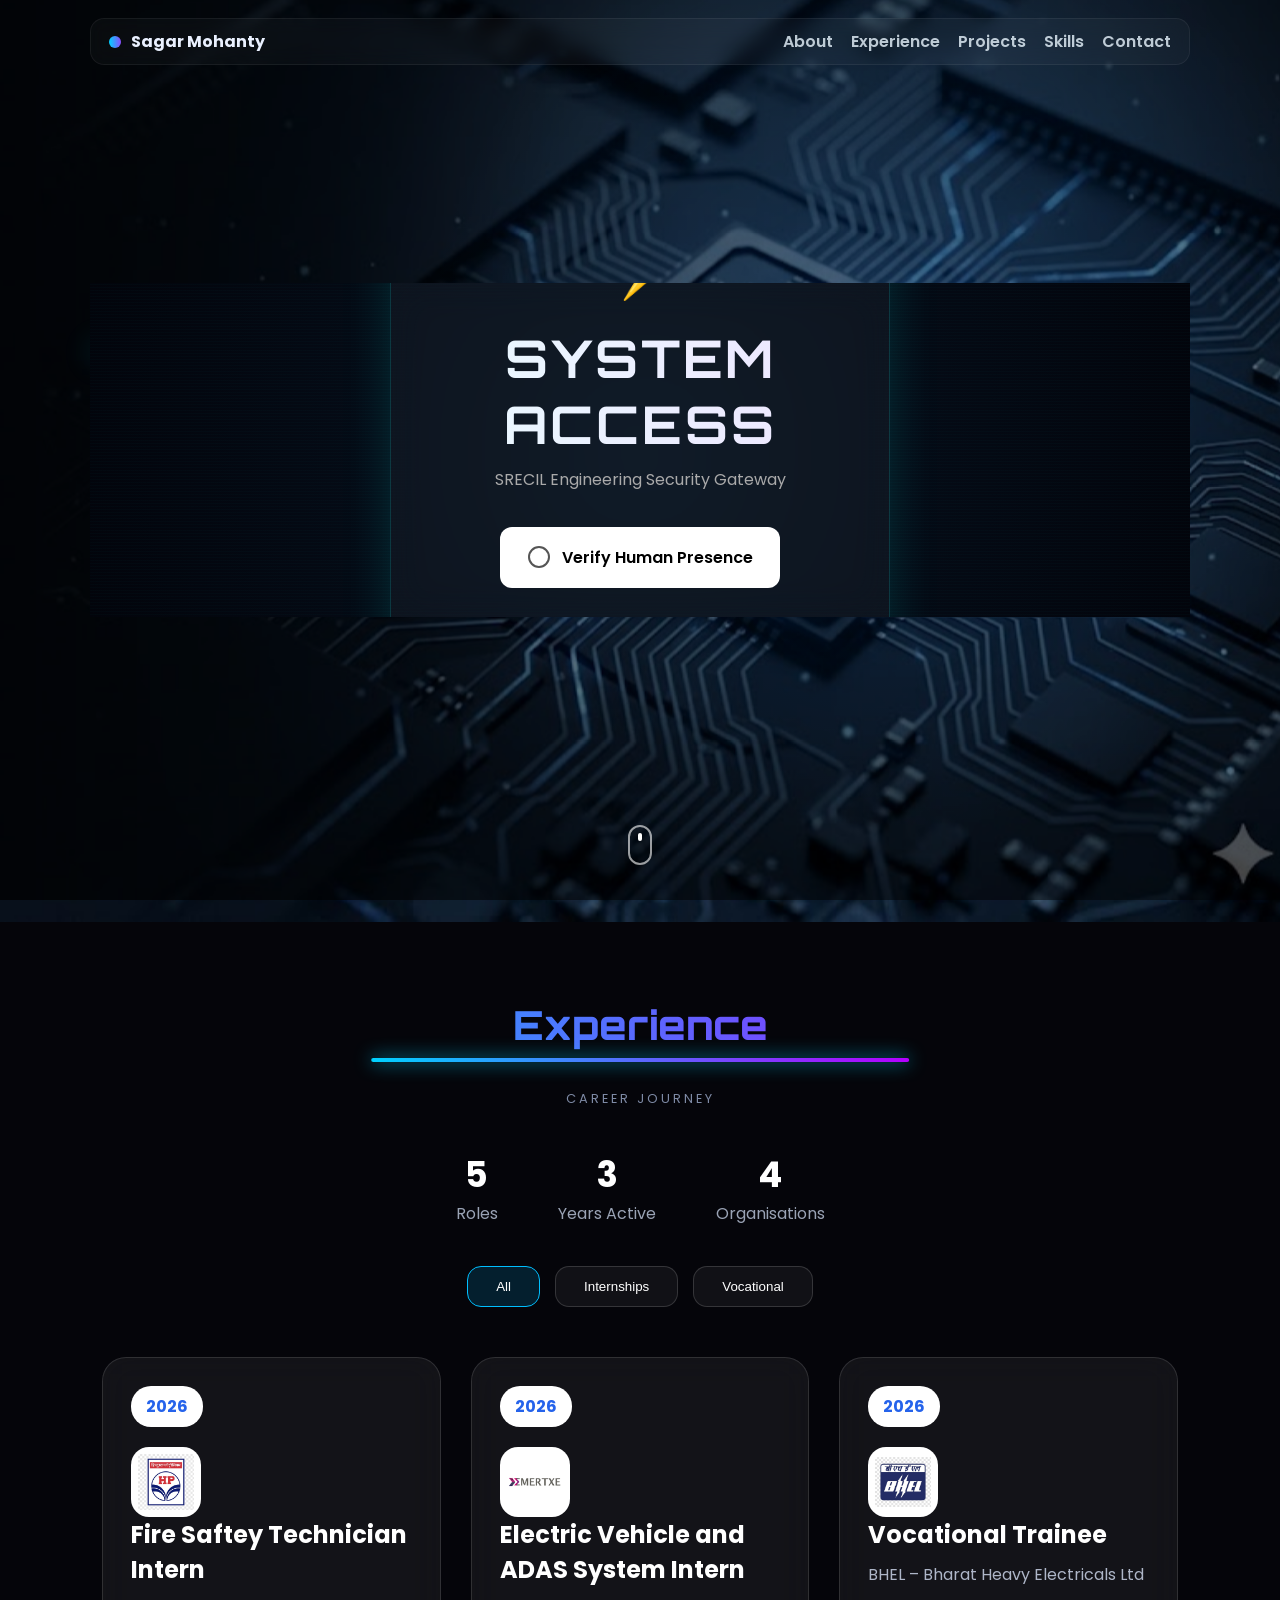
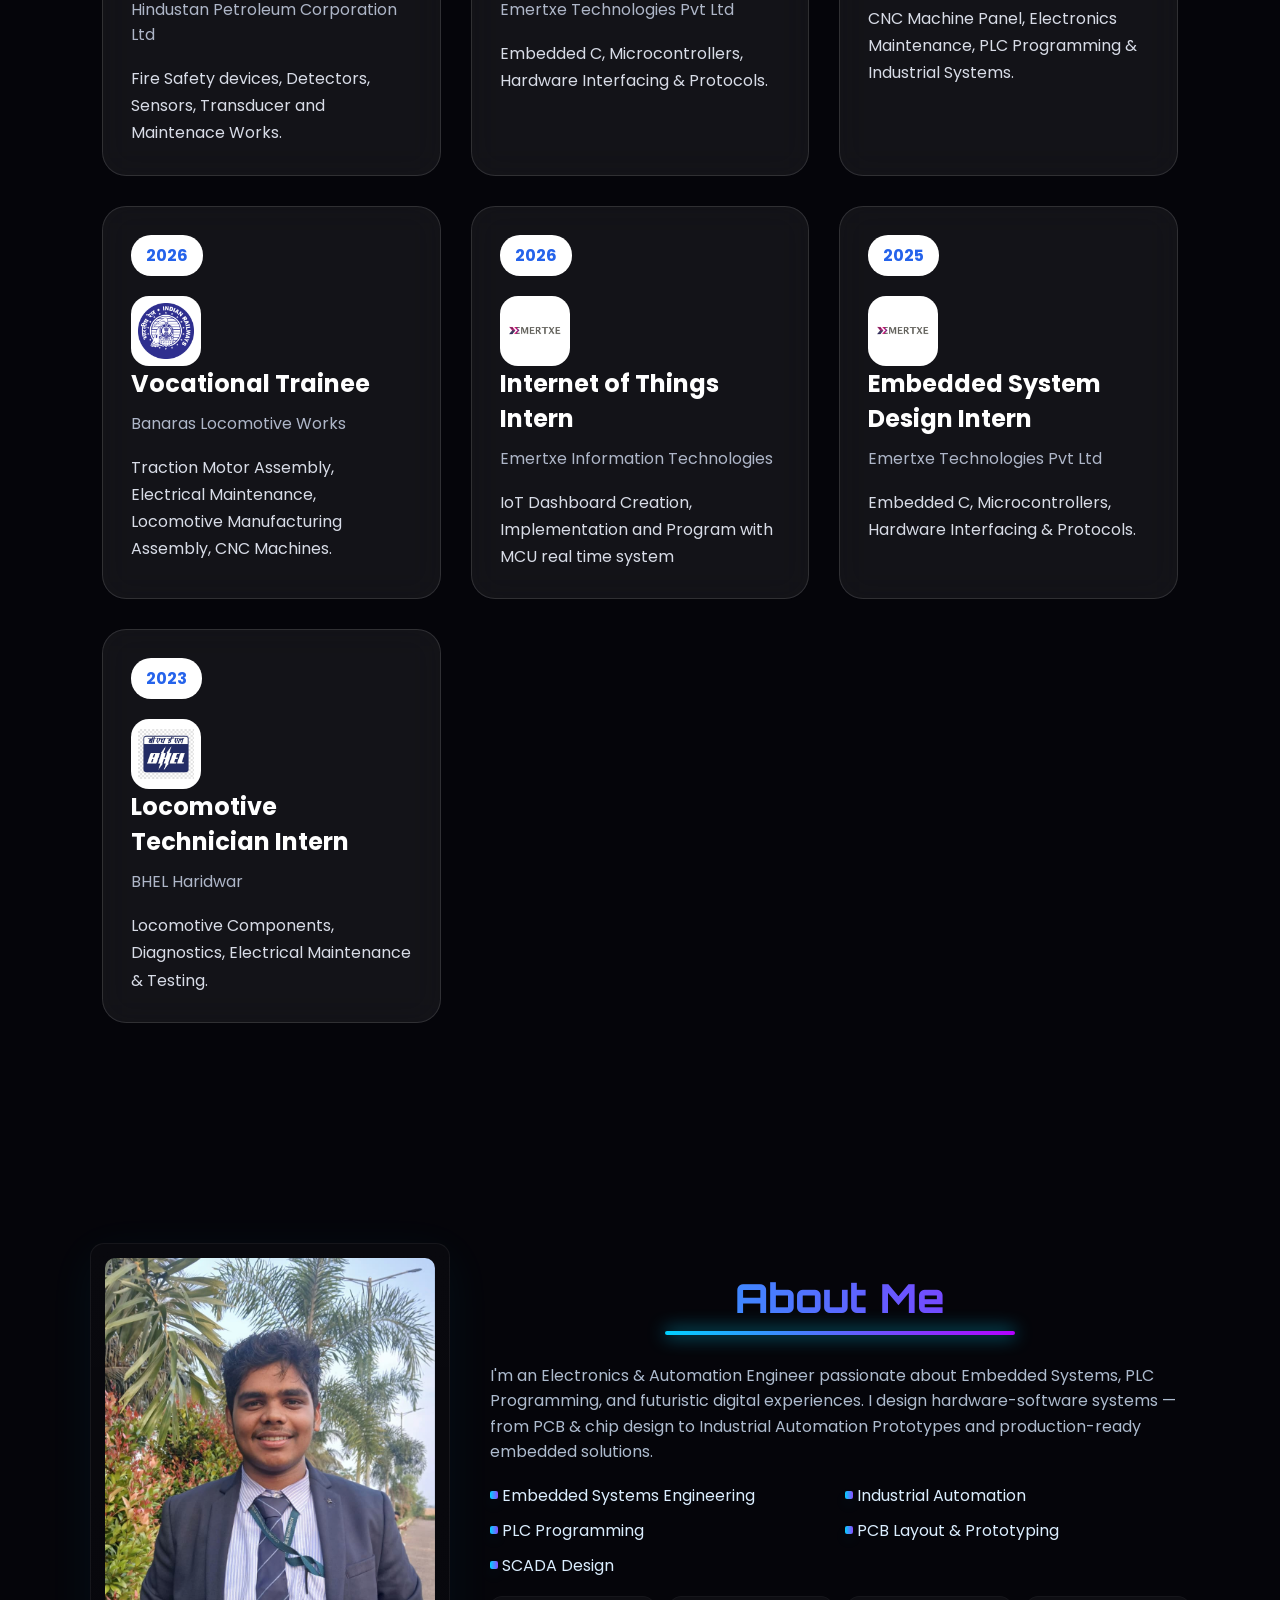
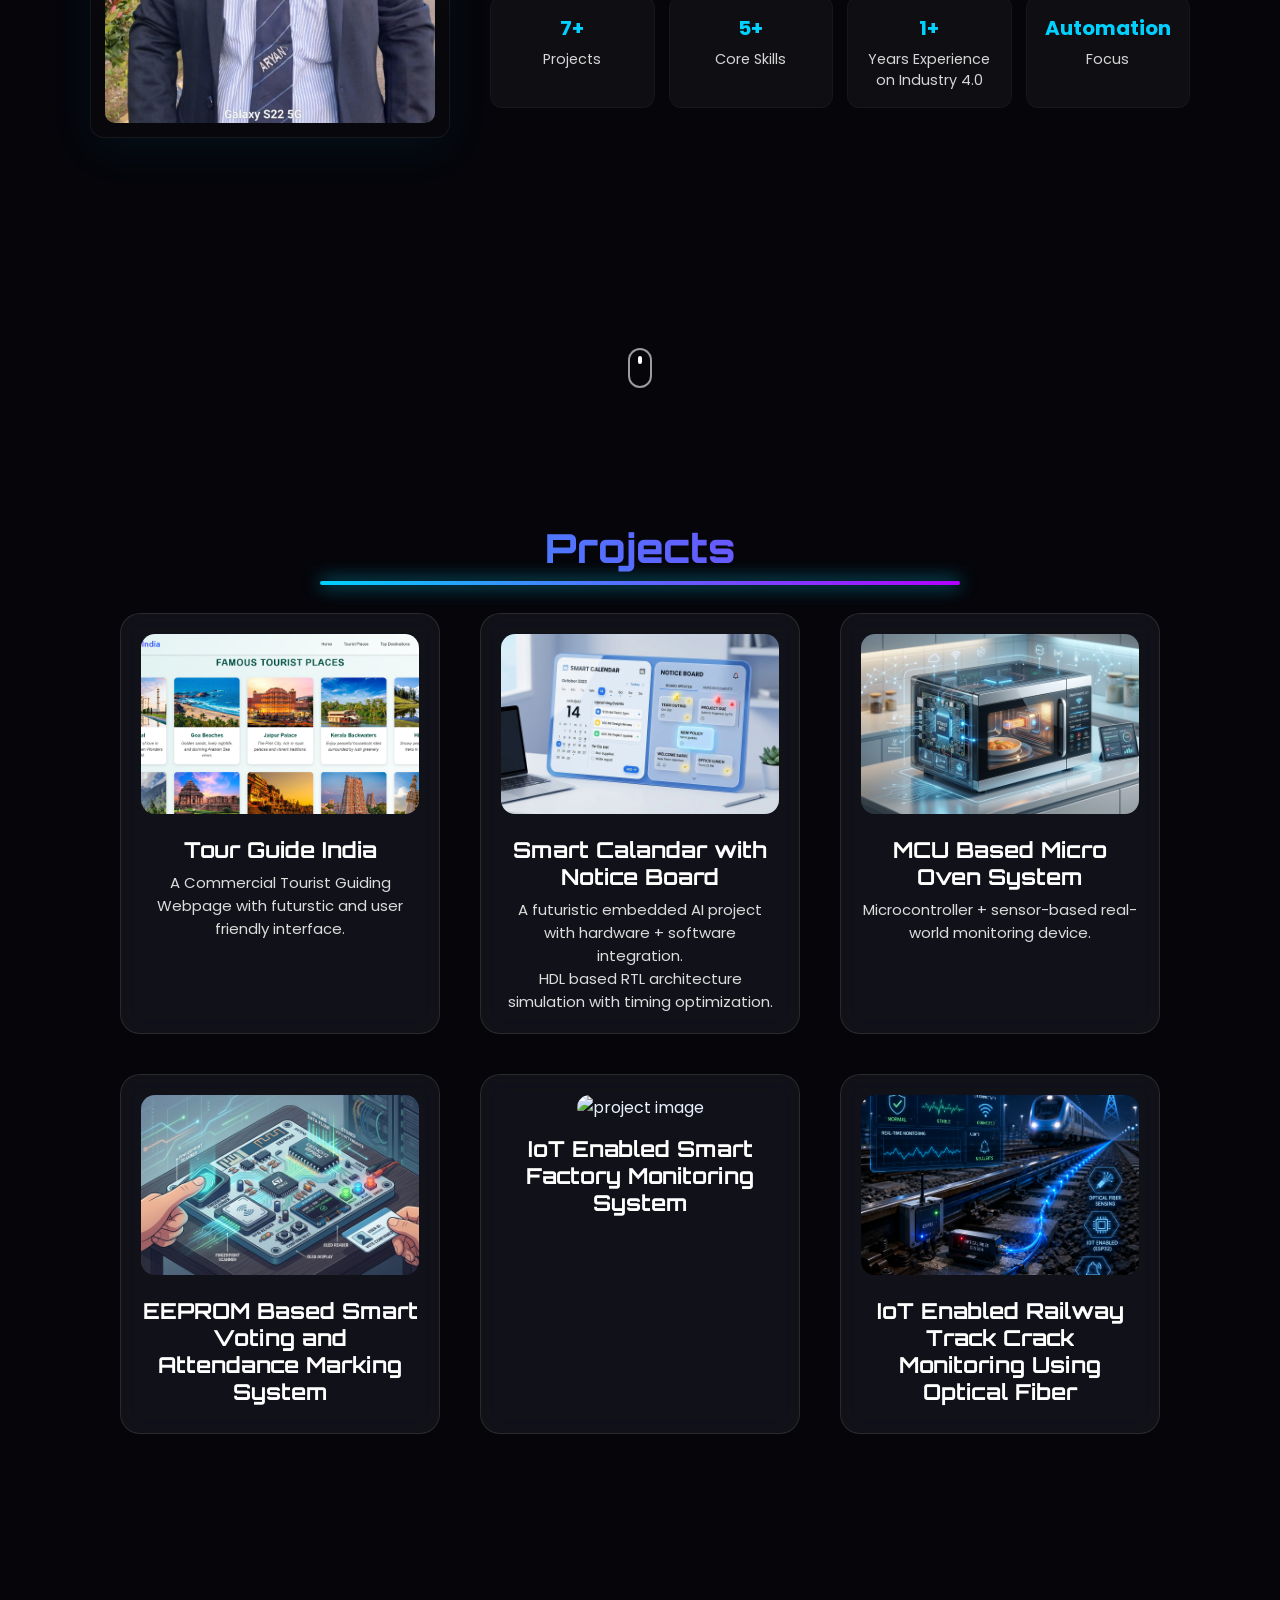
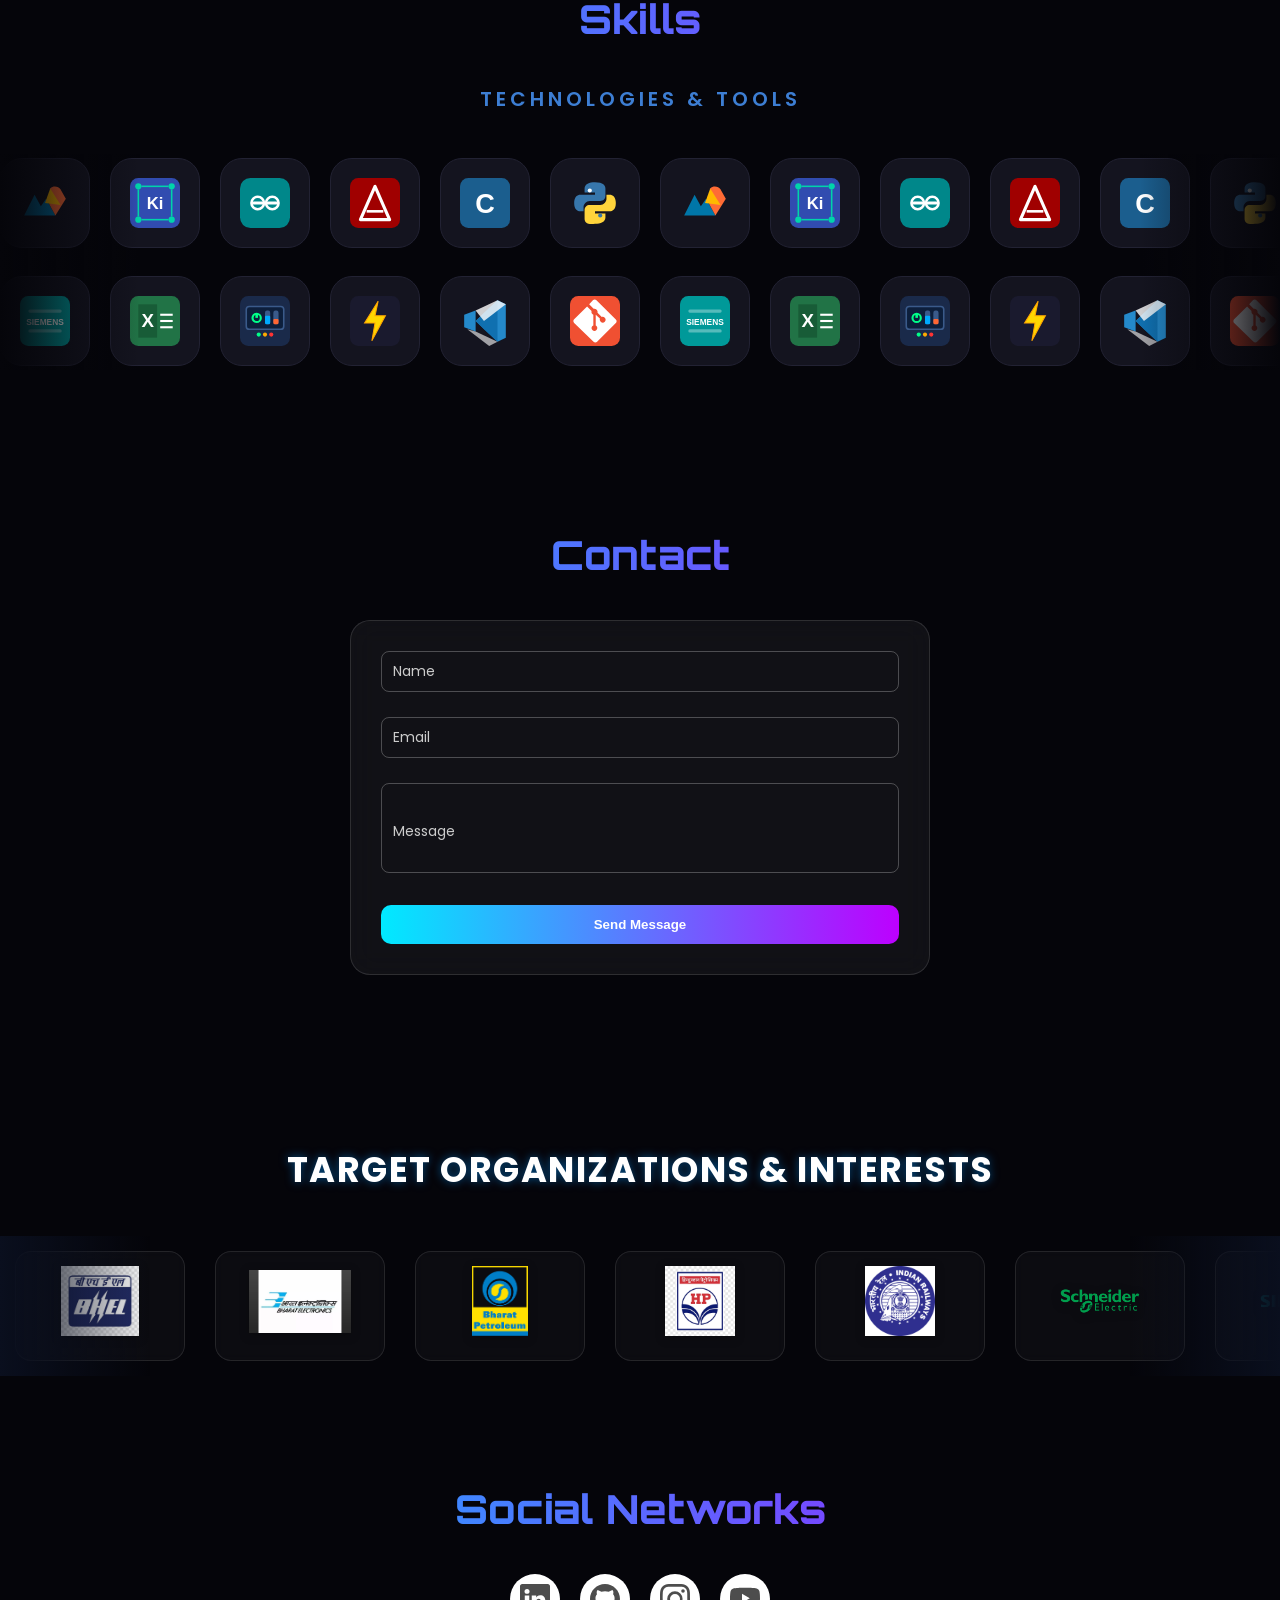
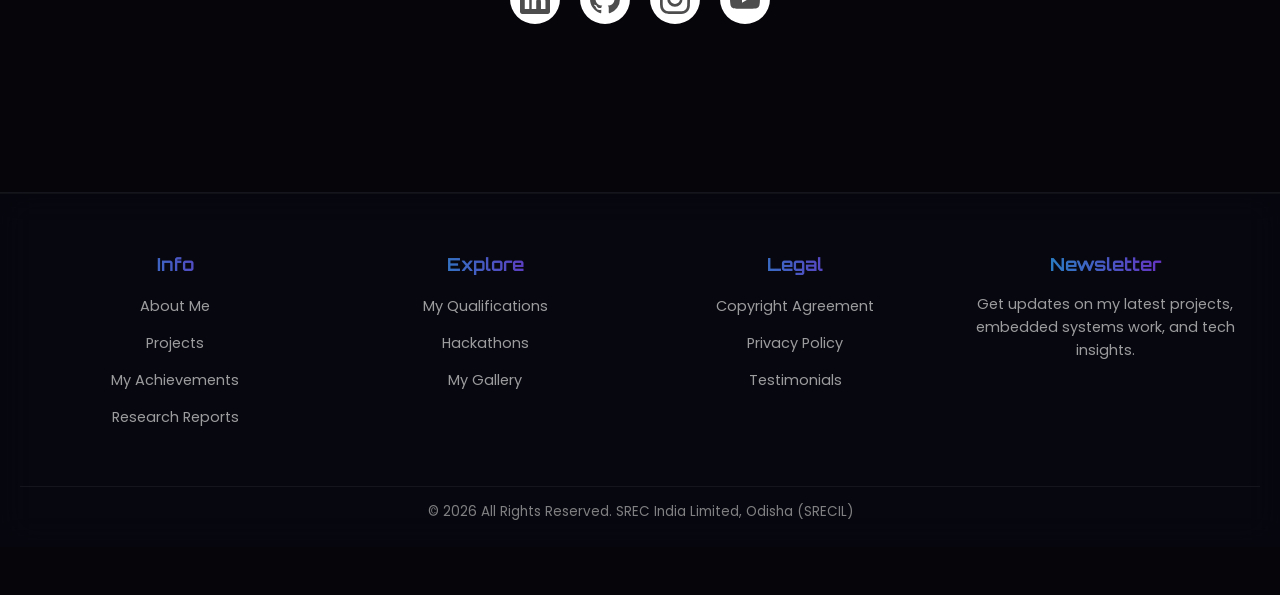
==== commit 87f930df: "Update index.html" ====
--- a/index.html
+++ b/index.html
@@ -482,7 +482,7 @@
 
   
 <section id="social-handle">
-  <h2 class="section-heading">Connect with Me</h2>
+  <h2 class="section-heading">Social Networks</h2>
   <ul class="example-2">
   <li class="icon-content">
     <a
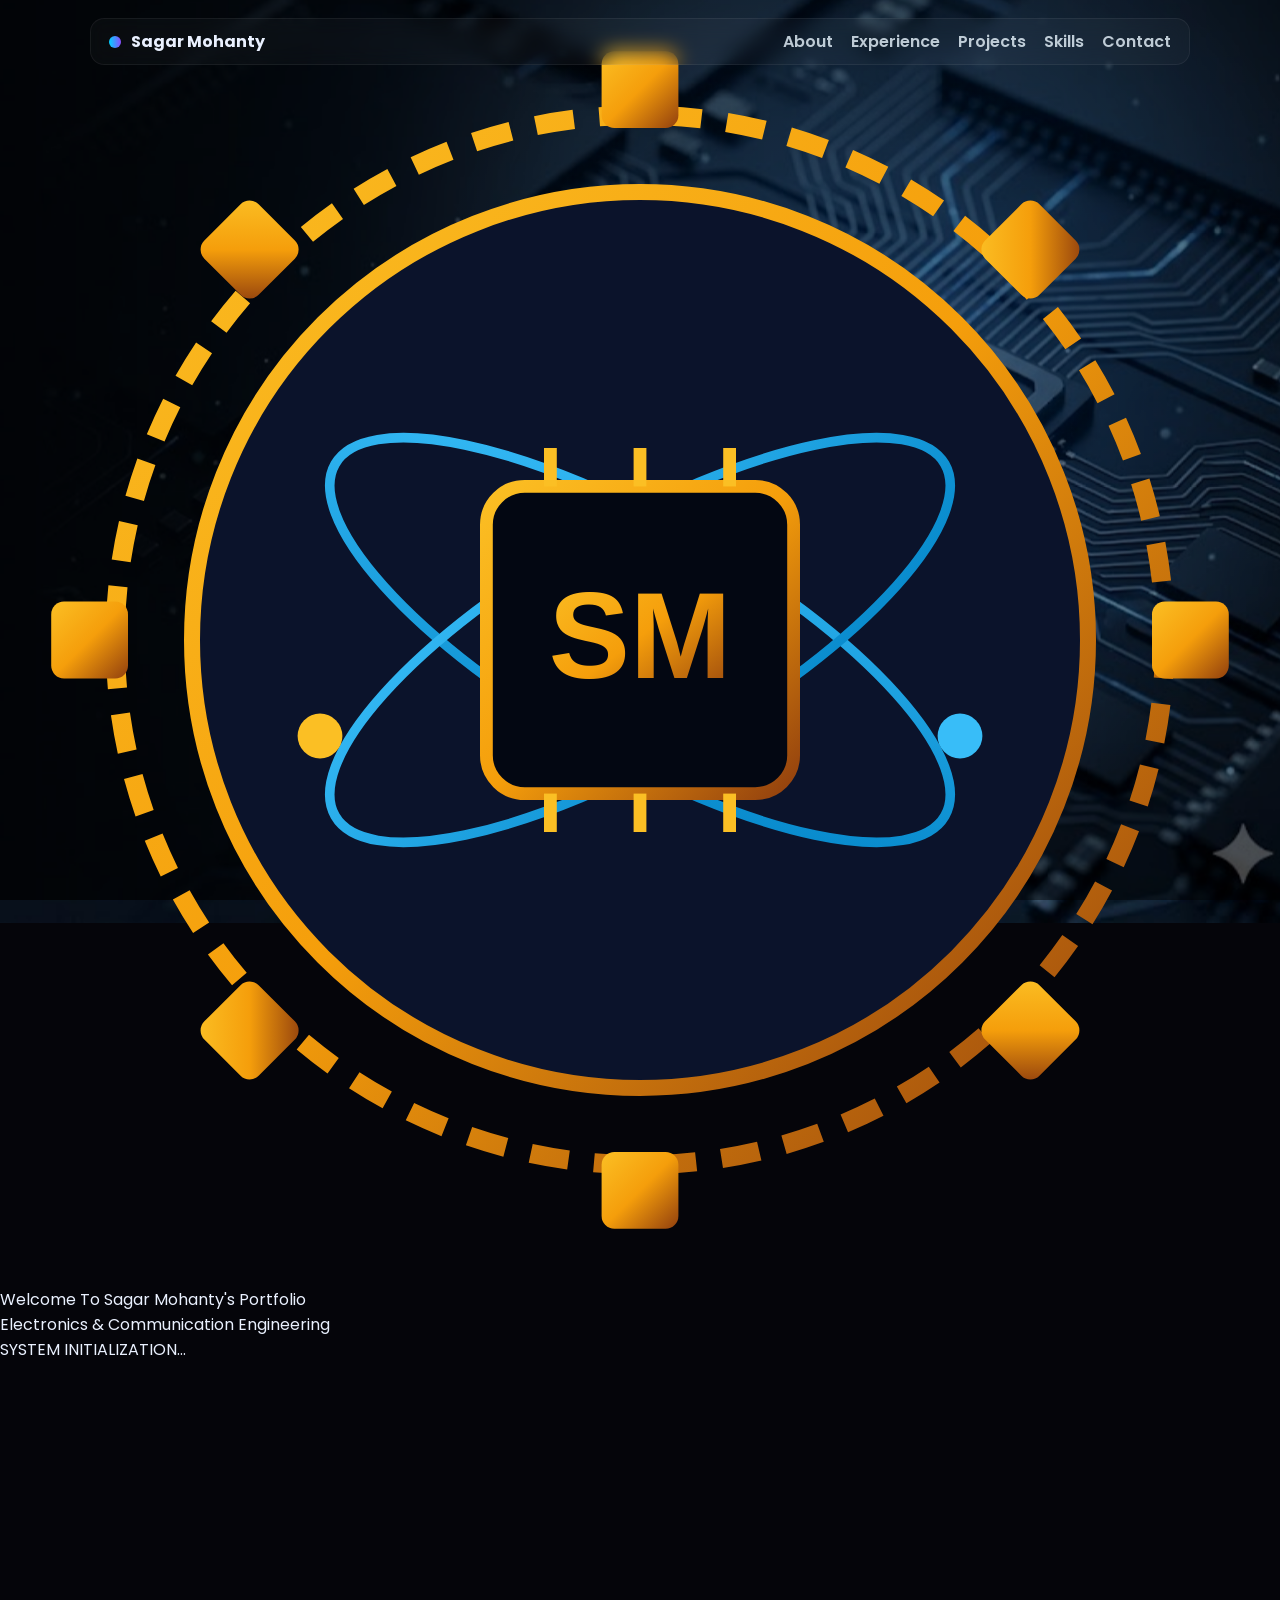
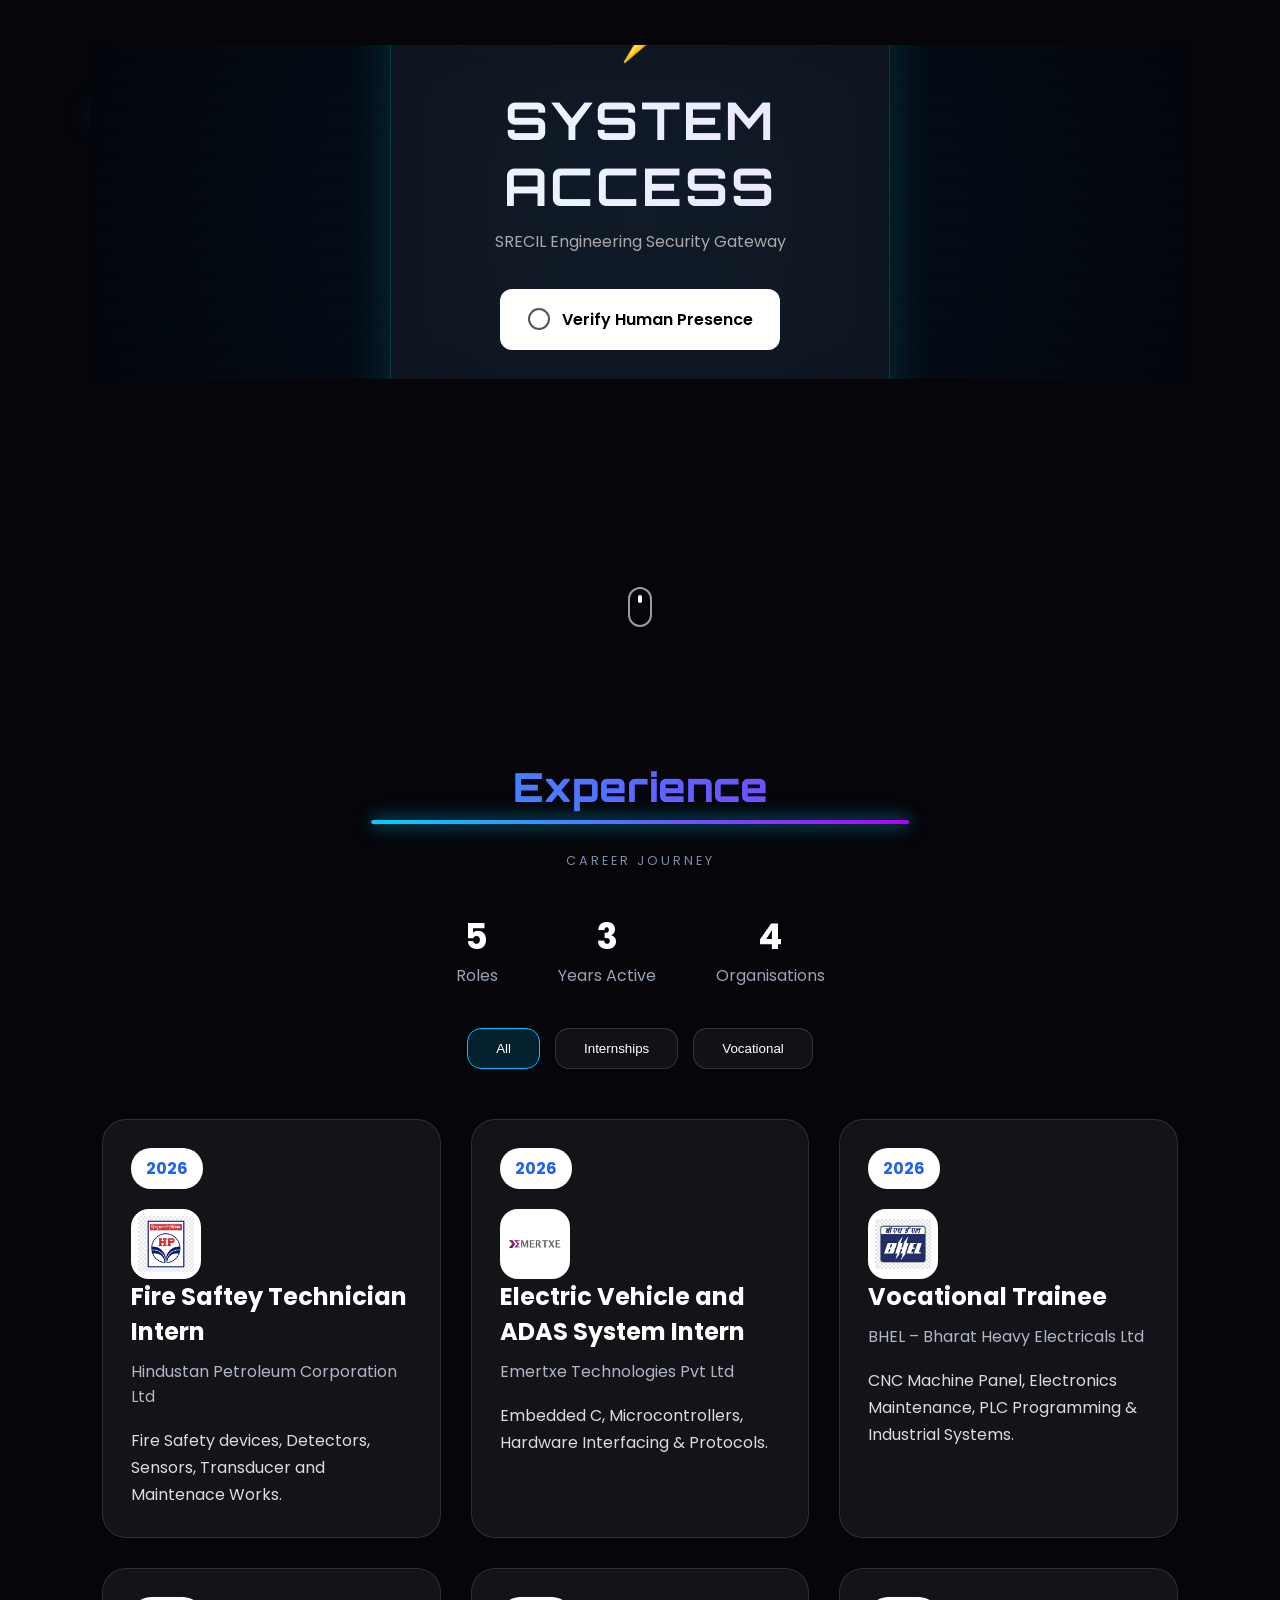
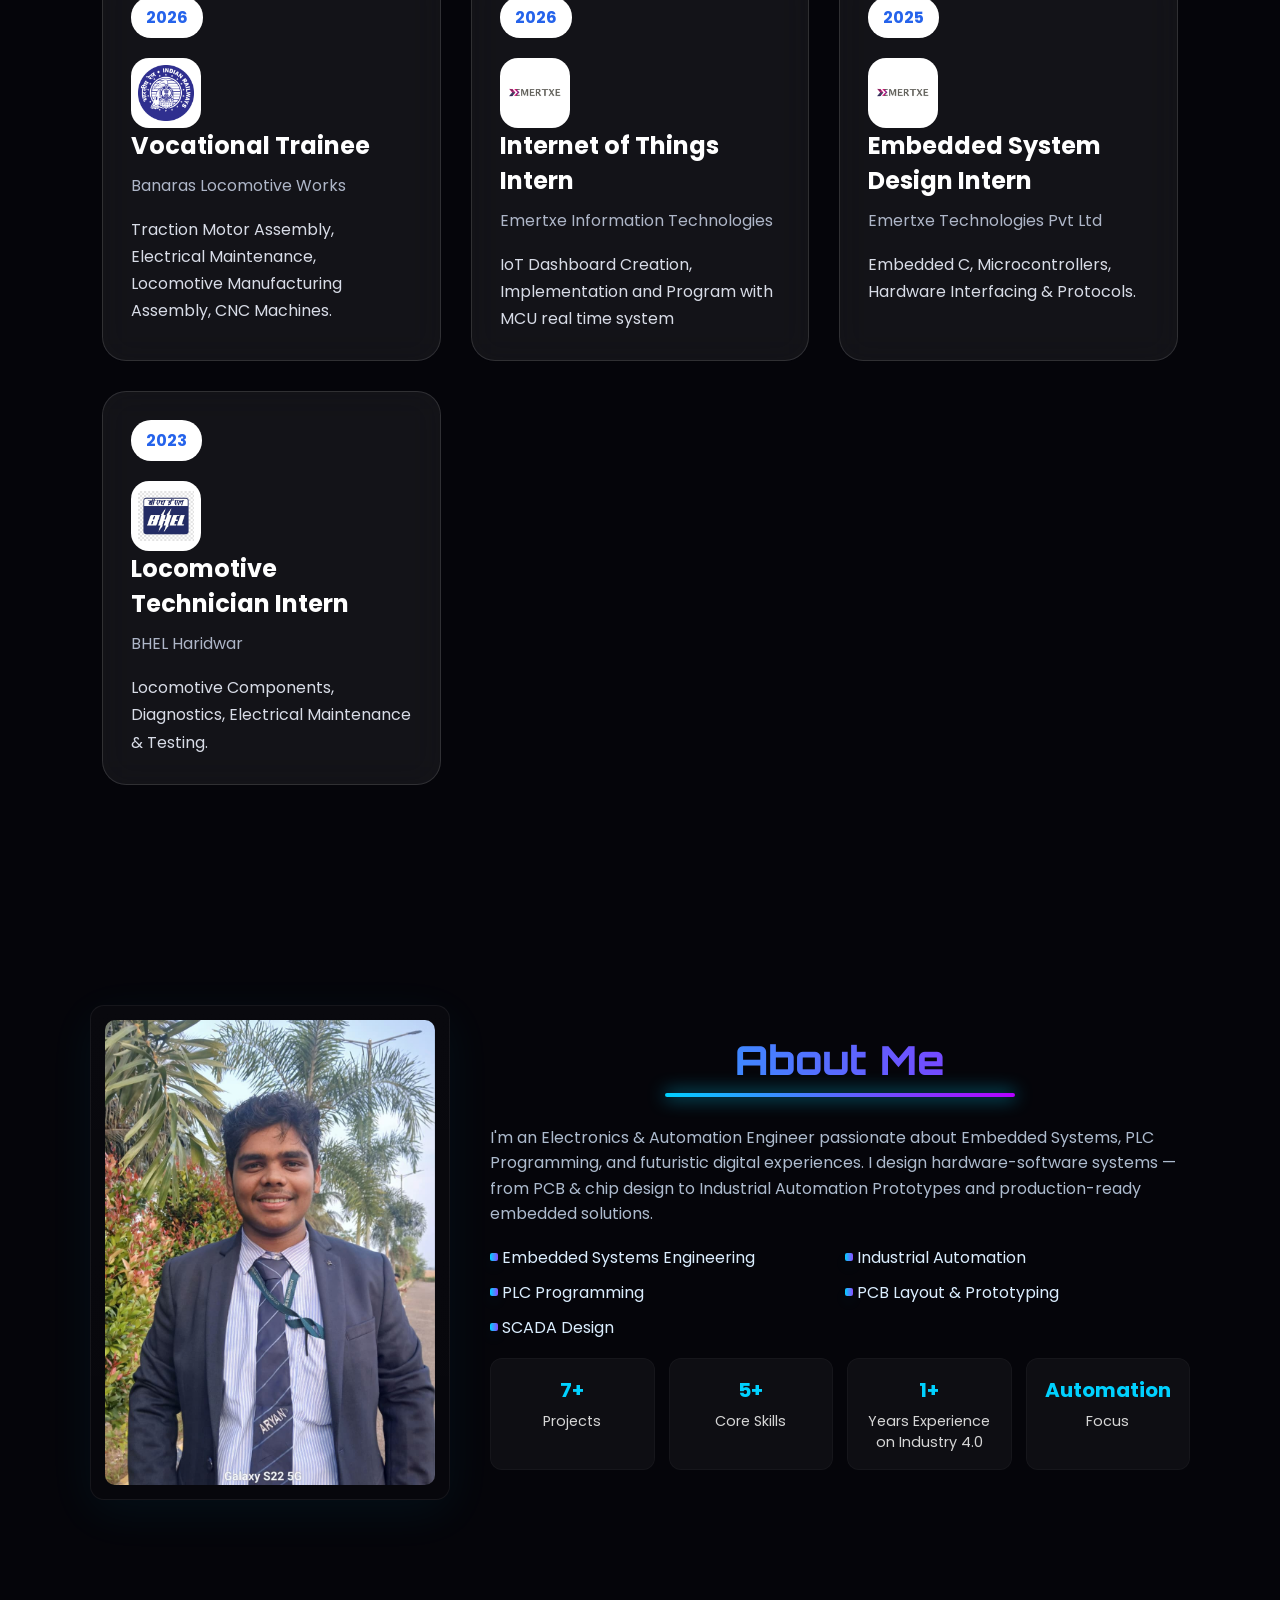
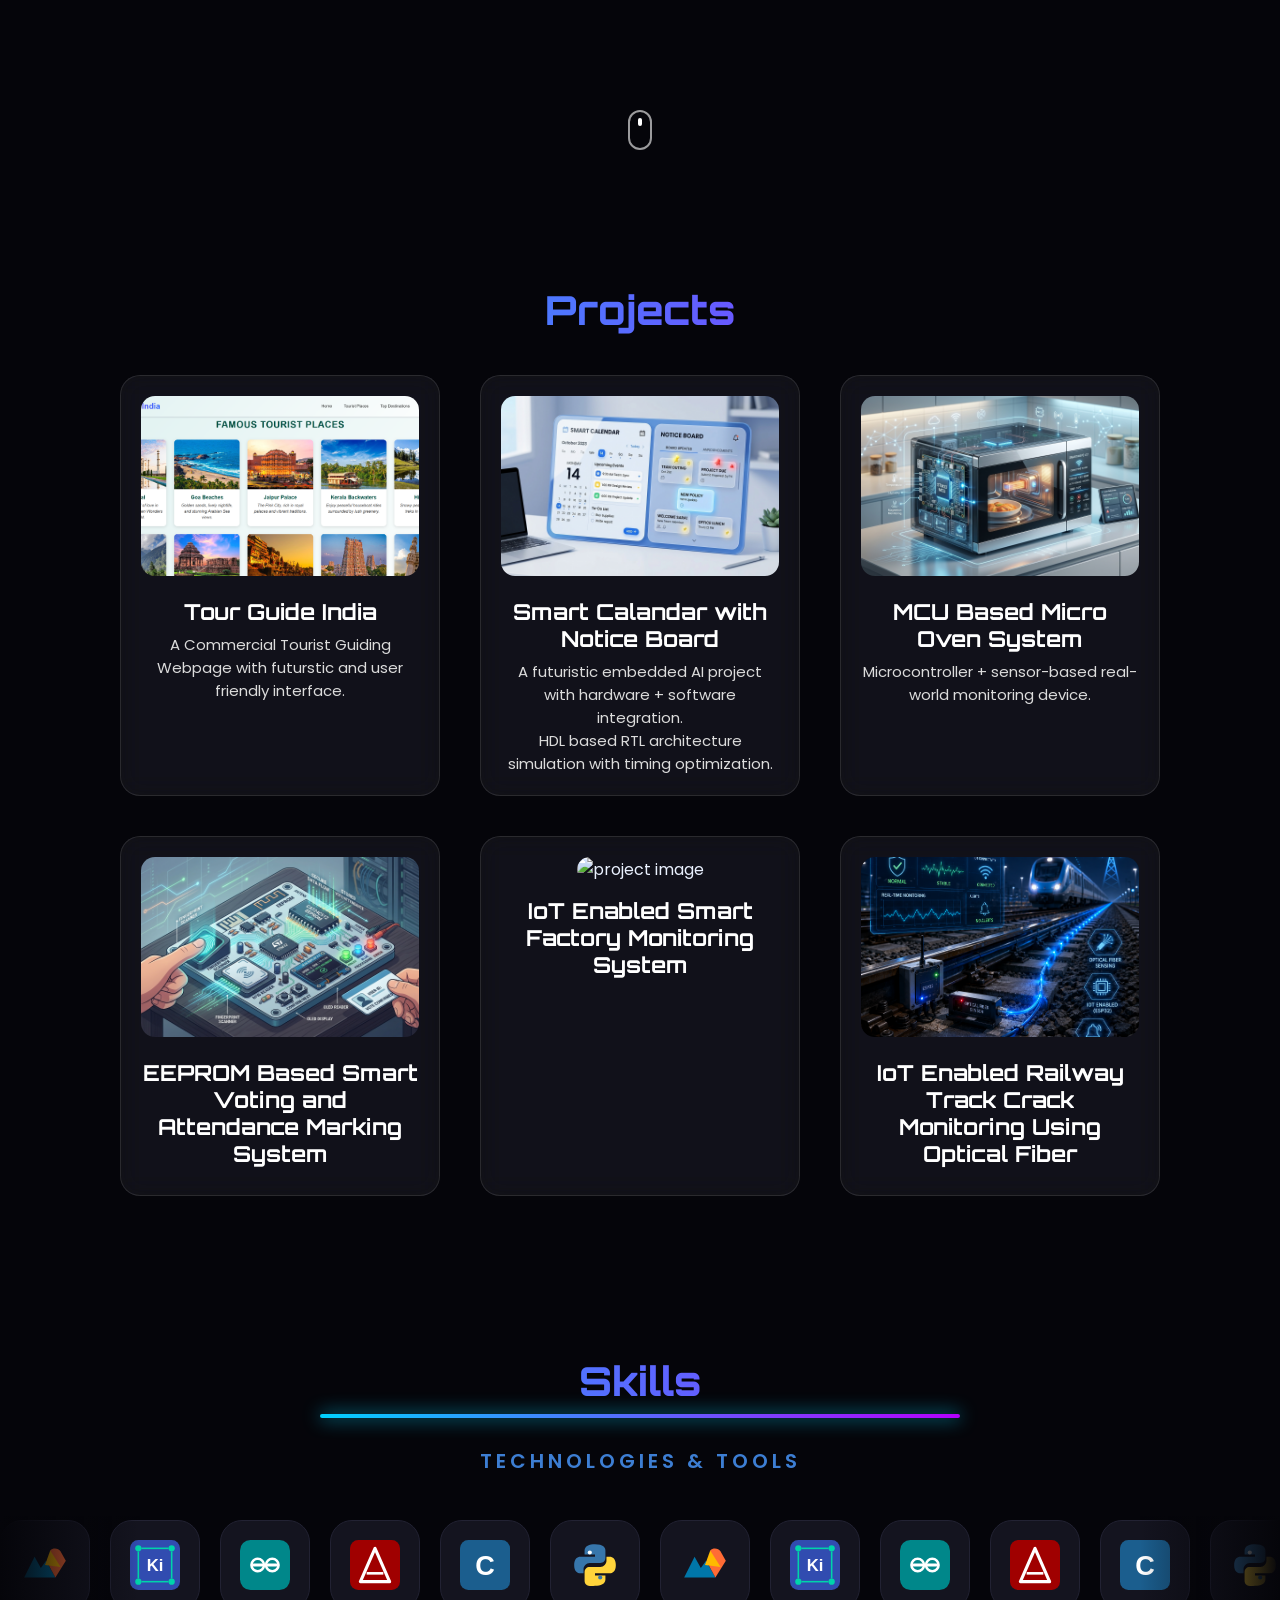
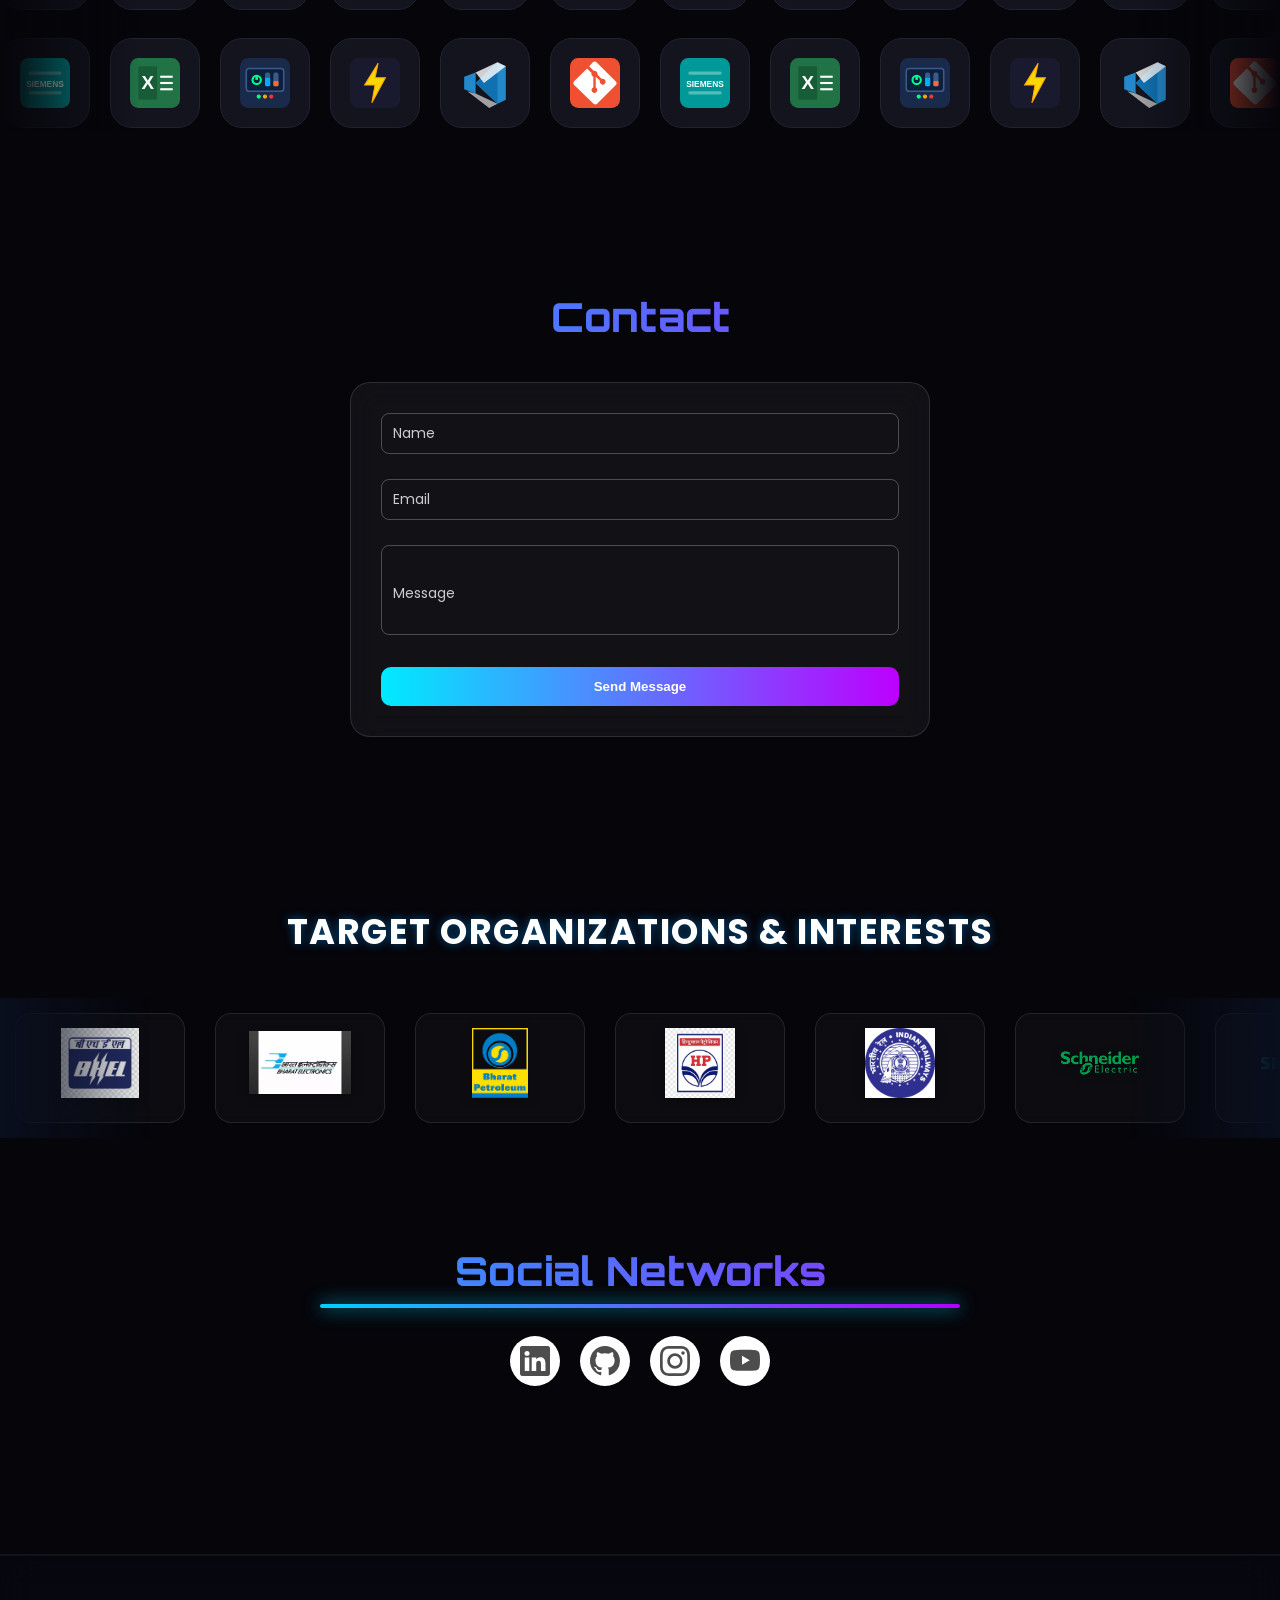
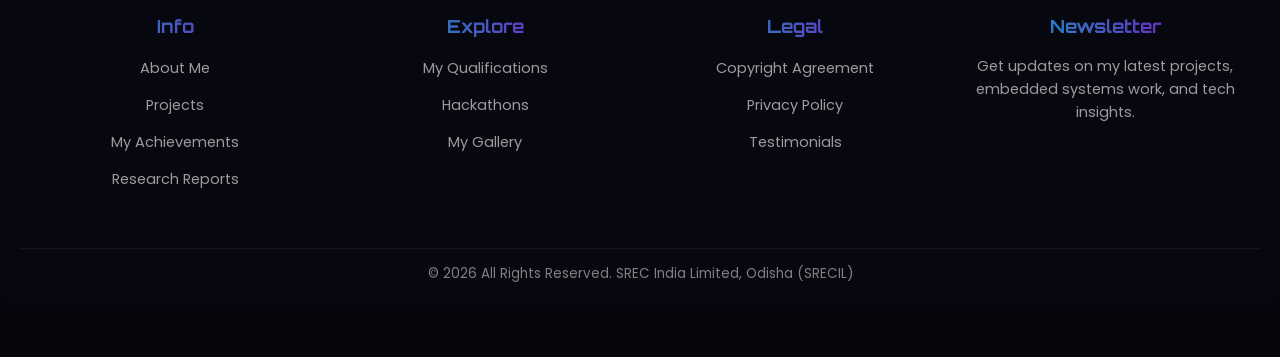
==== commit 927f2242: "Update index.html" ====
--- a/index.html
+++ b/index.html
@@ -13,6 +13,77 @@
 </head>
 
 <body>
+
+  <div id="splash-screen">
+        
+        <div class="psu-emblem-container">
+            <div class="emblem-glow"></div>
+
+            <!-- Custom Vector SVG Emblem (Engineering Gear + ECE Electron Orbits + Microchip Core) -->
+            <svg class="psu-svg-logo" viewBox="0 0 200 200" fill="none" xmlns="http://www.w3.org/2000/svg">
+                <defs>
+                    <linearGradient id="goldGrad" x1="0%" y1="0%" x2="100%" y2="100%">
+                        <stop offset="0%" stop-color="#fbbf24"/>
+                        <stop offset="50%" stop-color="#f59e0b"/>
+                        <stop offset="100%" stop-color="#92400e"/>
+                    </linearGradient>
+                    <linearGradient id="blueGrad" x1="0%" y1="0%" x2="100%" y2="100%">
+                        <stop offset="0%" stop-color="#38bdf8"/>
+                        <stop offset="100%" stop-color="#0284c7"/>
+                    </linearGradient>
+                </defs>
+
+                <!-- OUTER GEAR / COG WHEEL (Engineering & Automation Symbol) -->
+                <g class="gear-rotate">
+                    <circle cx="100" cy="100" r="82" stroke="url(#goldGrad)" stroke-width="3" stroke-dasharray="6 4" fill="none"/>
+                    <!-- 8 Industrial Cog Teeth -->
+                    <rect x="94" y="8" width="12" height="12" rx="2" fill="url(#goldGrad)"/>
+                    <rect x="94" y="180" width="12" height="12" rx="2" fill="url(#goldGrad)"/>
+                    <rect x="8" y="94" width="12" height="12" rx="2" fill="url(#goldGrad)"/>
+                    <rect x="180" y="94" width="12" height="12" rx="2" fill="url(#goldGrad)"/>
+                    <rect x="33" y="33" width="12" height="12" rx="2" transform="rotate(45 39 39)" fill="url(#goldGrad)"/>
+                    <rect x="155" y="155" width="12" height="12" rx="2" transform="rotate(45 161 161)" fill="url(#goldGrad)"/>
+                    <rect x="33" y="155" width="12" height="12" rx="2" transform="rotate(-45 39 161)" fill="url(#goldGrad)"/>
+                    <rect x="155" y="33" width="12" height="12" rx="2" transform="rotate(-45 161 39)" fill="url(#goldGrad)"/>
+                </g>
+
+                <!-- MIDDLE SHIELD RING (IIT / Crest Style Inner Border) -->
+                <circle cx="100" cy="100" r="70" fill="#0b132b" stroke="url(#goldGrad)" stroke-width="2.5"/>
+
+                <!-- ELECTRON ORBITS (ECE / Semiconductor Symbolism) -->
+                <g class="orbit-spin-1">
+                    <ellipse cx="100" cy="100" rx="55" ry="18" stroke="url(#blueGrad)" stroke-width="1.5" fill="none" transform="rotate(30 100 100)"/>
+                    <circle cx="150" cy="115" r="3.5" fill="#38bdf8"/>
+                </g>
+                <g class="orbit-spin-2">
+                    <ellipse cx="100" cy="100" rx="55" ry="18" stroke="url(#blueGrad)" stroke-width="1.5" fill="none" transform="rotate(-30 100 100)"/>
+                    <circle cx="50" cy="115" r="3.5" fill="#fbbf24"/>
+                </g>
+
+                <!-- CENTER MICROCHIP & MONOGRAM CORE (Embedded Core) -->
+                <rect x="76" y="76" width="48" height="48" rx="6" fill="#030712" stroke="url(#goldGrad)" stroke-width="2"/>
+                <!-- Chip Pins -->
+                <line x1="86" y1="70" x2="86" y2="76" stroke="#fbbf24" stroke-width="2"/>
+                <line x1="100" y1="70" x2="100" y2="76" stroke="#fbbf24" stroke-width="2"/>
+                <line x1="114" y1="70" x2="114" y2="76" stroke="#fbbf24" stroke-width="2"/>
+                <line x1="86" y1="124" x2="86" y2="130" stroke="#fbbf24" stroke-width="2"/>
+                <line x1="100" y1="124" x2="100" y2="130" stroke="#fbbf24" stroke-width="2"/>
+                <line x1="114" y1="124" x2="114" y2="130" stroke="#fbbf24" stroke-width="2"/>
+
+                <!-- SM Monogram Text inside Core -->
+                <text x="100" y="106" font-family="'Segoe UI', sans-serif" font-weight="900" font-size="19" fill="url(#goldGrad)" text-anchor="middle">SM</text>
+            </svg>
+        </div>
+
+        <div class="welcome-title">Welcome To <span>Sagar Mohanty's</span> Portfolio</div>
+        <div class="welcome-subtitle">Electronics & Communication Engineering</div>
+        
+        <div class="progress-bar-wrap">
+            <div class="progress-bar"></div>
+        </div>
+        <div class="system-status" id="status-text">SYSTEM INITIALIZATION...</div>
+    </div>
+
 
   <!-- Navbar -->
   <header class="nav" id="nav">
@@ -593,7 +664,7 @@
     <div class="glass-col">
       <h4>Explore</h4>
       <ul>
-        <li><a href="#">My Qualifications</a></li>
+        <li><a href="myqualification.html">My Qualifications</a></li>
         <li><a href="#">Hackathons</a></li>
         <li><a href="#">My Gallery</a></li>
       </ul>
